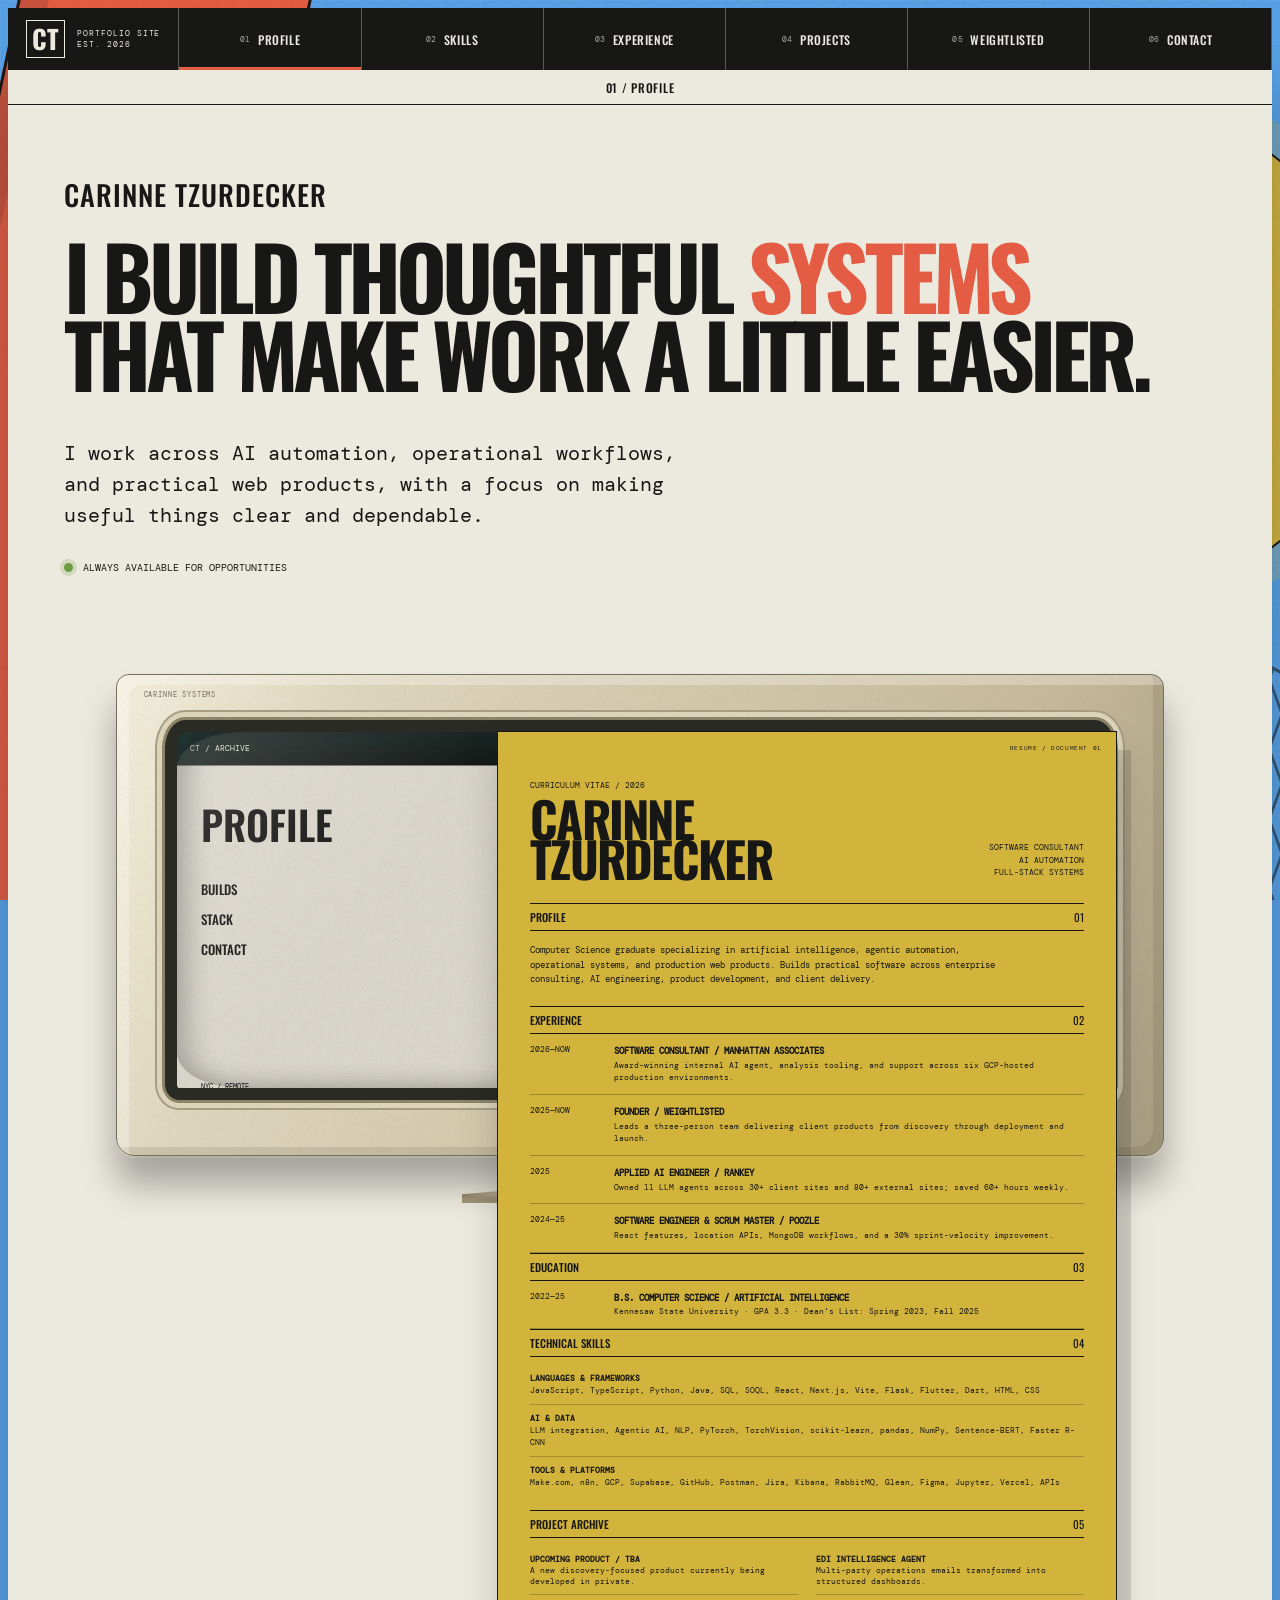
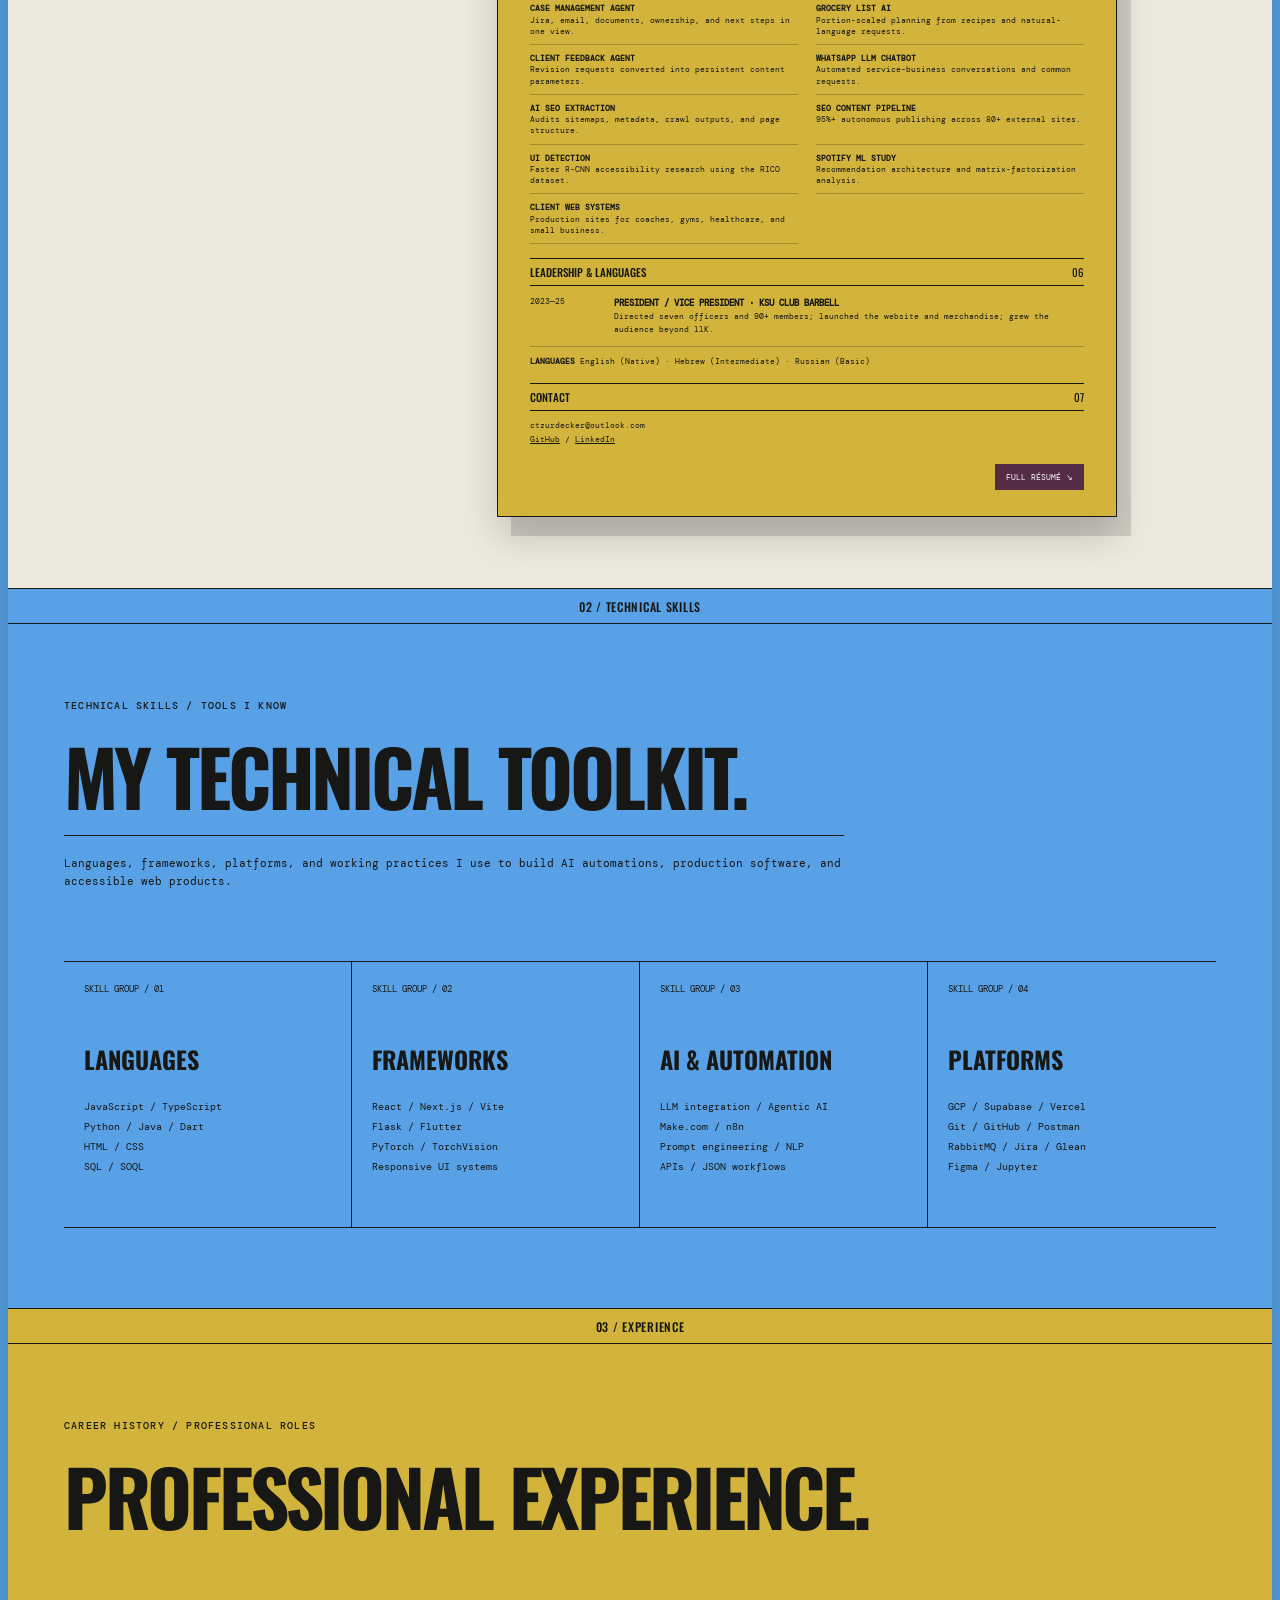
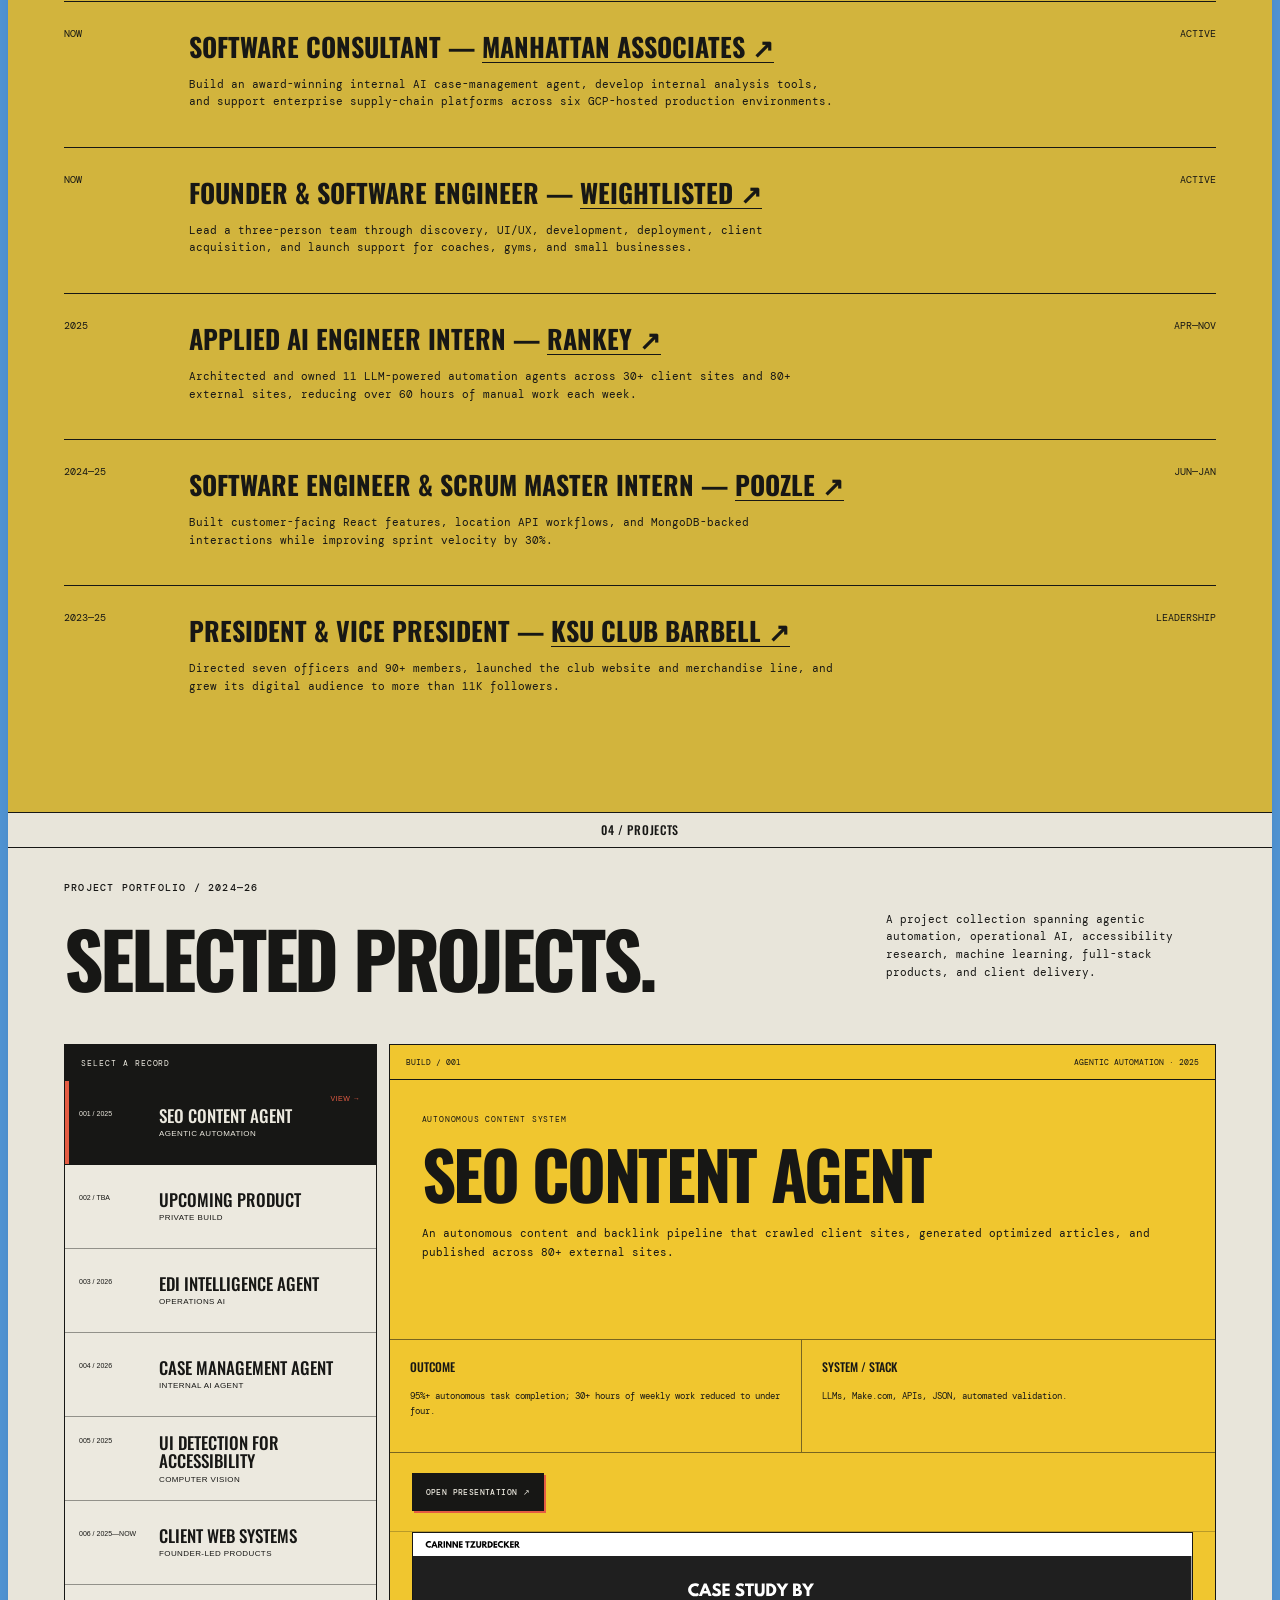
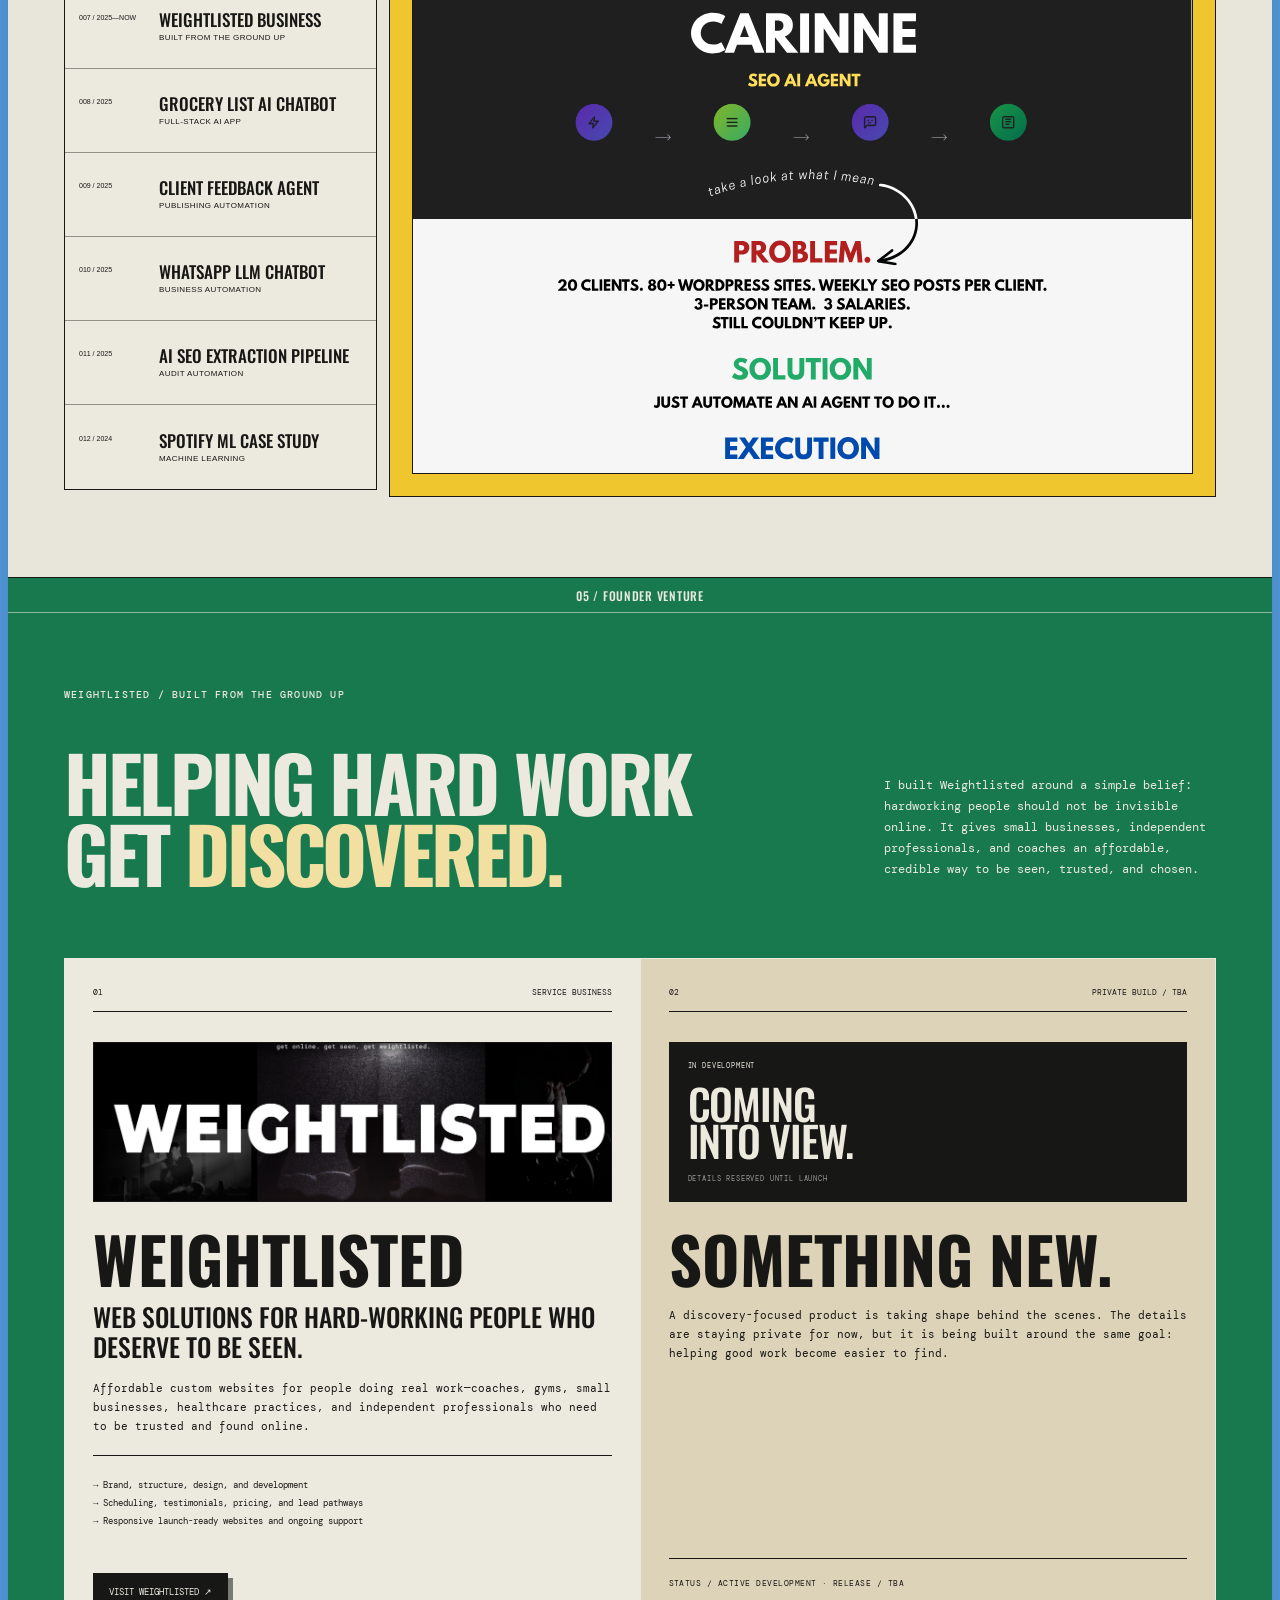
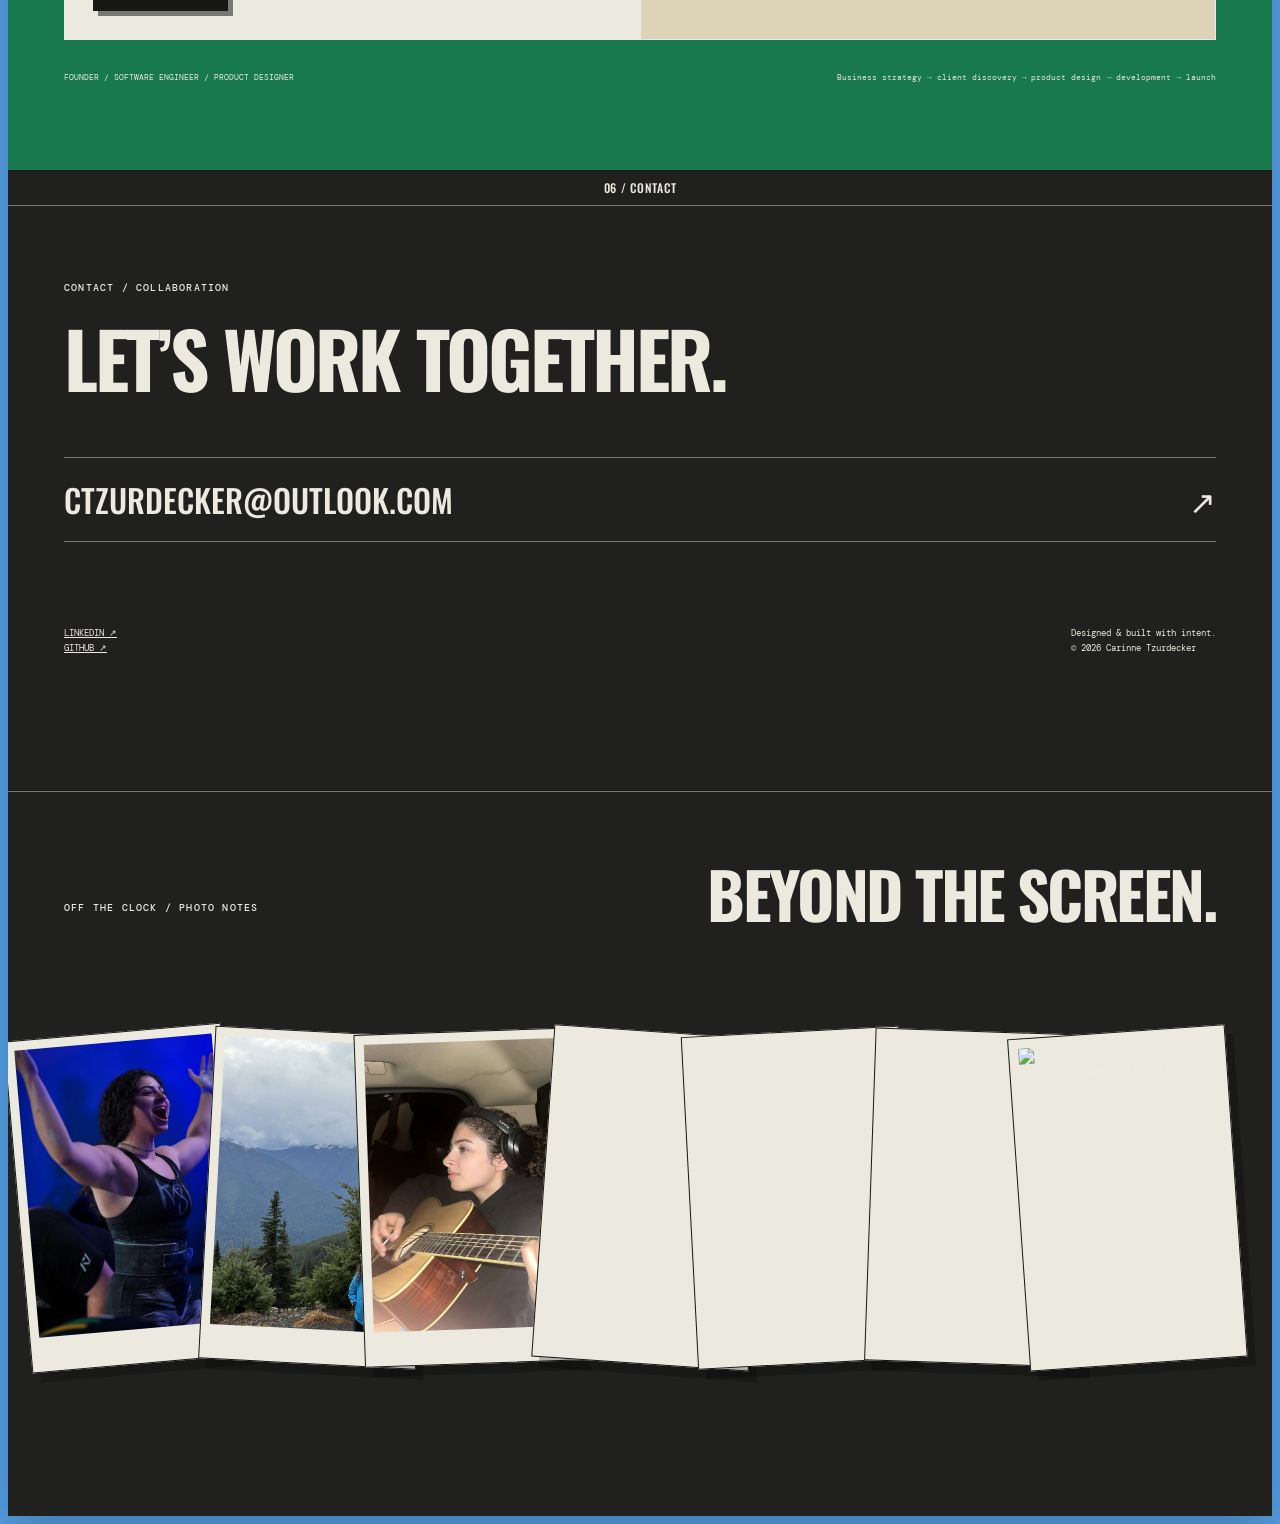
==== index.html @ 4fb1c5a7 "Add files via upload" ====
<!doctype html>
<html lang="en">
<head>
  <meta charset="UTF-8">
  <meta name="viewport" content="width=device-width, initial-scale=1.0">
  <meta name="description" content="Carinne Tzurdecker builds thoughtful AI automations, operational workflows, and practical web products.">
  <meta name="theme-color" content="#58a1e6">
  <title>CT — Portfolio Site</title>
  <link rel="preconnect" href="https://fonts.googleapis.com">
  <link rel="preconnect" href="https://fonts.gstatic.com" crossorigin>
  <link href="https://fonts.googleapis.com/css2?family=DM+Mono:wght@300;400;500&family=Oswald:wght@400;500;600;700&display=swap" rel="stylesheet">
  <link rel="stylesheet" href="styles.css?v=20260630-33">
</head>
<body>
  <div class="world" aria-hidden="true">
    <div class="sun"></div>
    <div class="arch arch-one"></div>
    <div class="arch arch-two"></div>
    <div class="grid-dome"></div>
    <span class="star star-one">✦</span>
    <span class="star star-two">✦</span>
    <p class="world-label">SYSTEMS / INTERFACES / AUTOMATION</p>
  </div>

  <header class="site-header">
    <a class="brand" href="#profile" aria-label="Carinne Tzurdecker home">
      <span>CT</span>
      <small>PORTFOLIO SITE<br>EST. 2026</small>
    </a>
    <button class="menu-toggle" aria-expanded="false" aria-controls="site-nav">INDEX <span>+</span></button>
    <nav id="site-nav" aria-label="Primary navigation">
      <a href="#profile" data-index="01">Profile</a>
      <a href="#stack" data-index="02">Skills</a>
      <a href="#log" data-index="03">Experience</a>
      <a href="#builds" data-index="04">Projects</a>
      <a href="#venture" data-index="05">Weightlisted</a>
      <a href="#contact" data-index="06">Contact</a>
    </nav>
  </header>

  <main>
    <section class="hero dossier-section" id="profile">
      <div class="section-tab tab-yellow">01 / Profile</div>
      <div class="hero-copy">
        <p class="eyebrow hero-name">CARINNE TZURDECKER</p>
        <h1>I build thoughtful <em>systems</em> that make work a little easier.</h1>
        <p class="intro">I work across AI automation, operational workflows, and practical web products, with a focus on making useful things clear and dependable.</p>
        <div class="status-line">
          <span class="pulse"></span>
          Always available for opportunities
        </div>
      </div>
      <div class="computer-stage" role="group" aria-label="Résumé emerging from a retro computer screen">
        <div class="laptop">
          <div class="camera"></div>
          <div class="screen">
            <div class="screen-bar"><span>CT / ARCHIVE</span><span>PORTFOLIO.EXE</span><span>●</span></div>
            <div class="screen-body">
              <div class="screen-menu">
                <p>PROFILE</p>
                <a href="#builds">BUILDS</a>
                <a href="#stack">STACK</a>
                <a href="#contact">CONTACT</a>
                <small>NYC / REMOTE<br>STATUS: ONLINE</small>
              </div>
              <div class="screen-note">
                <span>ARCHIVE NOTE / 001</span>
                <p>I build interfaces and automations that make complex work feel legible.</p>
                <div class="code-lines"><i></i><i></i><i></i><i></i><i></i></div>
              </div>
            </div>
          </div>
          <div class="crt-controls"><i></i><i></i><span>POWER</span></div>
          <div class="crt-stand"><span></span></div>
        </div>
        <article class="resume-sheet">
          <header>
            <div><span>CURRICULUM VITAE / 2026</span><h2>Carinne<br>Tzurdecker</h2></div>
            <p>SOFTWARE CONSULTANT<br>AI AUTOMATION<br>FULL-STACK SYSTEMS</p>
          </header>
          <div class="resume-rule"><span>PROFILE</span><b>01</b></div>
          <p class="resume-summary">Computer Science graduate specializing in artificial intelligence, agentic automation, operational systems, and production web products. Builds practical software across enterprise consulting, AI engineering, product development, and client delivery.</p>
          <div class="resume-rule"><span>EXPERIENCE</span><b>02</b></div>
          <div class="resume-row"><time>2026—NOW</time><p><strong>SOFTWARE CONSULTANT / MANHATTAN ASSOCIATES</strong><br>Award-winning internal AI agent, analysis tooling, and support across six GCP-hosted production environments.</p></div>
          <div class="resume-row"><time>2025—NOW</time><p><strong>FOUNDER / WEIGHTLISTED</strong><br>Leads a three-person team delivering client products from discovery through deployment and launch.</p></div>
          <div class="resume-row"><time>2025</time><p><strong>APPLIED AI ENGINEER / RANKEY</strong><br>Owned 11 LLM agents across 30+ client sites and 80+ external sites; saved 60+ hours weekly.</p></div>
          <div class="resume-row"><time>2024—25</time><p><strong>SOFTWARE ENGINEER & SCRUM MASTER / POOZLE</strong><br>React features, location APIs, MongoDB workflows, and a 30% sprint-velocity improvement.</p></div>
          <div class="resume-rule"><span>EDUCATION</span><b>03</b></div>
          <div class="resume-row"><time>2022—25</time><p><strong>B.S. COMPUTER SCIENCE / ARTIFICIAL INTELLIGENCE</strong><br>Kennesaw State University · GPA 3.3 · Dean’s List: Spring 2023, Fall 2025</p></div>
          <div class="resume-rule"><span>TECHNICAL SKILLS</span><b>04</b></div>
          <div class="resume-skill-groups">
            <p><strong>LANGUAGES & FRAMEWORKS</strong><br>JavaScript, TypeScript, Python, Java, SQL, SOQL, React, Next.js, Vite, Flask, Flutter, Dart, HTML, CSS</p>
            <p><strong>AI & DATA</strong><br>LLM integration, Agentic AI, NLP, PyTorch, TorchVision, scikit-learn, pandas, NumPy, Sentence-BERT, Faster R-CNN</p>
            <p><strong>TOOLS & PLATFORMS</strong><br>Make.com, n8n, GCP, Supabase, GitHub, Postman, Jira, Kibana, RabbitMQ, Glean, Figma, Jupyter, Vercel, APIs</p>
          </div>
          <div class="resume-rule"><span>PROJECT ARCHIVE</span><b>05</b></div>
          <div class="resume-project-grid">
            <p><strong>UPCOMING PRODUCT / TBA</strong><br>A new discovery-focused product currently being developed in private.</p>
            <p><strong>EDI INTELLIGENCE AGENT</strong><br>Multi-party operations emails transformed into structured dashboards.</p>
            <p><strong>CASE MANAGEMENT AGENT</strong><br>Jira, email, documents, ownership, and next steps in one view.</p>
            <p><strong>GROCERY LIST AI</strong><br>Portion-scaled planning from recipes and natural-language requests.</p>
            <p><strong>CLIENT FEEDBACK AGENT</strong><br>Revision requests converted into persistent content parameters.</p>
            <p><strong>WHATSAPP LLM CHATBOT</strong><br>Automated service-business conversations and common requests.</p>
            <p><strong>AI SEO EXTRACTION</strong><br>Audits sitemaps, metadata, crawl outputs, and page structure.</p>
            <p><strong>SEO CONTENT PIPELINE</strong><br>95%+ autonomous publishing across 80+ external sites.</p>
            <p><strong>UI DETECTION</strong><br>Faster R-CNN accessibility research using the RICO dataset.</p>
            <p><strong>SPOTIFY ML STUDY</strong><br>Recommendation architecture and matrix-factorization analysis.</p>
            <p><strong>CLIENT WEB SYSTEMS</strong><br>Production sites for coaches, gyms, healthcare, and small business.</p>
          </div>
          <div class="resume-rule"><span>LEADERSHIP & LANGUAGES</span><b>06</b></div>
          <div class="resume-row"><time>2023—25</time><p><strong>PRESIDENT / VICE PRESIDENT · KSU CLUB BARBELL</strong><br>Directed seven officers and 90+ members; launched the website and merchandise; grew the audience beyond 11K.</p></div>
          <p class="resume-languages"><strong>LANGUAGES</strong> English (Native) · Hebrew (Intermediate) · Russian (Basic)</p>
          <div class="resume-rule"><span>CONTACT</span><b>07</b></div>
          <p class="resume-contact">ctzurdecker@outlook.com<br><a href="https://github.com/carinnetzur" target="_blank" rel="noopener noreferrer">GitHub</a> / <a href="https://www.linkedin.com/in/carinnetzurdecker" target="_blank" rel="noopener noreferrer">LinkedIn</a></p>
          <a class="resume-download" href="assets/Carinne-Tzurdecker-Resume.pdf" target="_blank" rel="noopener noreferrer">FULL RÉSUMÉ ↘</a>
        </article>
      </div>
    </section>

    <section class="dossier-section stack-section" id="stack">
      <div class="section-tab tab-blue">02 / Technical Skills</div>
      <header class="section-heading stack-heading">
        <div>
          <p class="eyebrow">TECHNICAL SKILLS / TOOLS I KNOW</p>
          <h2>My technical toolkit.</h2>
        </div>
        <p class="stack-intro">Languages, frameworks, platforms, and working practices I use to build AI automations, production software, and accessible web products.</p>
      </header>
      <div class="stack-grid">
        <div><span>SKILL GROUP / 01</span><h3>Languages</h3><p>JavaScript / TypeScript<br>Python / Java / Dart<br>HTML / CSS<br>SQL / SOQL</p></div>
        <div><span>SKILL GROUP / 02</span><h3>Frameworks</h3><p>React / Next.js / Vite<br>Flask / Flutter<br>PyTorch / TorchVision<br>Responsive UI systems</p></div>
        <div><span>SKILL GROUP / 03</span><h3>AI & Automation</h3><p>LLM integration / Agentic AI<br>Make.com / n8n<br>Prompt engineering / NLP<br>APIs / JSON workflows</p></div>
        <div><span>SKILL GROUP / 04</span><h3>Platforms</h3><p>GCP / Supabase / Vercel<br>Git / GitHub / Postman<br>RabbitMQ / Jira / Glean<br>Figma / Jupyter</p></div>
      </div>
    </section>

    <section class="dossier-section log-section" id="log">
      <div class="section-tab tab-pink">03 / Experience</div>
      <header class="section-heading">
        <p class="eyebrow">CAREER HISTORY / PROFESSIONAL ROLES</p>
        <h2>Professional experience.</h2>
      </header>
      <div class="log-list">
        <article>
          <time>NOW</time>
          <div><h3>Software Consultant — <a href="https://www.manh.com/" target="_blank" rel="noopener noreferrer">Manhattan Associates ↗</a></h3><p>Build an award-winning internal AI case-management agent, develop internal analysis tools, and support enterprise supply-chain platforms across six GCP-hosted production environments.</p></div>
          <span>ACTIVE</span>
        </article>
        <article>
          <time>NOW</time>
          <div><h3>Founder & Software Engineer — <a href="https://weightlisted.vercel.app/" target="_blank" rel="noopener noreferrer">Weightlisted ↗</a></h3><p>Lead a three-person team through discovery, UI/UX, development, deployment, client acquisition, and launch support for coaches, gyms, and small businesses.</p></div>
          <span>ACTIVE</span>
        </article>
        <article>
          <time>2025</time>
          <div><h3>Applied AI Engineer Intern — <a href="https://rankey.co.il/" target="_blank" rel="noopener noreferrer">Rankey ↗</a></h3><p>Architected and owned 11 LLM-powered automation agents across 30+ client sites and 80+ external sites, reducing over 60 hours of manual work each week.</p></div>
          <span>APR—NOV</span>
        </article>
        <article>
          <time>2024—25</time>
          <div><h3>Software Engineer & Scrum Master Intern — <a href="https://www.poozle.io/" target="_blank" rel="noopener noreferrer">Poozle ↗</a></h3><p>Built customer-facing React features, location API workflows, and MongoDB-backed interactions while improving sprint velocity by 30%.</p></div>
          <span>JUN—JAN</span>
        </article>
        <article>
          <time>2023—25</time>
          <div><h3>President & Vice President — <a href="http://kennesawclubbarbell.godaddysites.com/" target="_blank" rel="noopener noreferrer">KSU Club Barbell ↗</a></h3><p>Directed seven officers and 90+ members, launched the club website and merchandise line, and grew its digital audience to more than 11K followers.</p></div>
          <span>LEADERSHIP</span>
        </article>
      </div>
    </section>

    <section class="dossier-section builds-section" id="builds">
      <div class="section-tab tab-red">04 / Projects</div>
      <header class="section-heading split">
        <div><p class="eyebrow">PROJECT PORTFOLIO / 2024—26</p><h2>Selected projects.</h2></div>
        <p>A project collection spanning agentic automation, operational AI, accessibility research, machine learning, full-stack products, and client delivery.</p>
      </header>
      <div class="project-browser">
        <div class="project-index" role="tablist" aria-label="Project archive">
          <p class="project-index-label">SELECT A RECORD</p>
          <button class="project-index-item is-active" type="button" role="tab" aria-selected="true" data-project="seo">
            <span>001 / 2025</span><strong>SEO Content Agent</strong><small>Agentic automation</small>
          </button>
          <button class="project-index-item" type="button" role="tab" aria-selected="false" data-project="map">
            <span>002 / TBA</span><strong>Upcoming Product</strong><small>Private build</small>
          </button>
          <button class="project-index-item" type="button" role="tab" aria-selected="false" data-project="edi">
            <span>003 / 2026</span><strong>EDI Intelligence Agent</strong><small>Operations AI</small>
          </button>
          <button class="project-index-item" type="button" role="tab" aria-selected="false" data-project="case">
            <span>004 / 2026</span><strong>Case Management Agent</strong><small>Internal AI agent</small>
          </button>
          <button class="project-index-item" type="button" role="tab" aria-selected="false" data-project="vision">
            <span>005 / 2025</span><strong>UI Detection for Accessibility</strong><small>Computer vision</small>
          </button>
          <button class="project-index-item" type="button" role="tab" aria-selected="false" data-project="clients">
            <span>006 / 2025—NOW</span><strong>Client Web Systems</strong><small>Founder-led products</small>
          </button>
          <button class="project-index-item" type="button" role="tab" aria-selected="false" data-project="weightlisted">
            <span>007 / 2025—NOW</span><strong>Weightlisted Business</strong><small>Built from the ground up</small>
          </button>
          <button class="project-index-item" type="button" role="tab" aria-selected="false" data-project="grocery">
            <span>008 / 2025</span><strong>Grocery List AI Chatbot</strong><small>Full-stack AI app</small>
          </button>
          <button class="project-index-item" type="button" role="tab" aria-selected="false" data-project="feedback">
            <span>009 / 2025</span><strong>Client Feedback Agent</strong><small>Publishing automation</small>
          </button>
          <button class="project-index-item" type="button" role="tab" aria-selected="false" data-project="whatsapp">
            <span>010 / 2025</span><strong>WhatsApp LLM Chatbot</strong><small>Business automation</small>
          </button>
          <button class="project-index-item" type="button" role="tab" aria-selected="false" data-project="audit">
            <span>011 / 2025</span><strong>AI SEO Extraction Pipeline</strong><small>Audit automation</small>
          </button>
          <button class="project-index-item" type="button" role="tab" aria-selected="false" data-project="spotify">
            <span>012 / 2024</span><strong>Spotify ML Case Study</strong><small>Machine learning</small>
          </button>
        </div>

        <article class="project-viewer theme-seo" id="project-viewer" role="tabpanel" aria-live="polite" tabindex="0">
          <div class="project-viewer-topline">
            <span id="viewer-number">BUILD / 001</span>
            <span id="viewer-type">AGENTIC AUTOMATION · 2025</span>
          </div>
          <div class="project-viewer-hero">
            <p id="viewer-kicker">AUTONOMOUS CONTENT SYSTEM</p>
            <h3 id="viewer-title">SEO Content Agent</h3>
            <p id="viewer-description">An autonomous content and backlink pipeline that crawled client sites, generated optimized articles, and published across 80+ external sites.</p>
          </div>
          <div class="project-viewer-facts">
            <div><span>OUTCOME</span><p id="viewer-outcome">95%+ autonomous task completion; 30+ hours of weekly work reduced to under four.</p></div>
            <div><span>SYSTEM / STACK</span><p id="viewer-stack">LLMs, Make.com, APIs, JSON, automated validation.</p></div>
          </div>
          <div class="project-viewer-actions" id="viewer-actions">
            <a href="assets/seo-agent-presentation.svg" target="_blank" rel="noopener noreferrer">OPEN PRESENTATION ↗</a>
          </div>
          <div class="project-viewer-media" id="viewer-media" hidden></div>
          <div class="project-presentation" id="project-presentation">
            <iframe src="assets/seo-agent-viewer.html" title="SEO Content Agent presentation" loading="lazy" scrolling="yes"></iframe>
          </div>
          <div class="project-viewer-mark" aria-hidden="true"><span id="viewer-mark">SEO</span></div>
        </article>
      </div>
    </section>

    <section class="dossier-section venture-section" id="venture">
      <div class="section-tab venture-tab">05 / Founder Venture</div>
      <header class="venture-heading">
        <p class="eyebrow">WEIGHTLISTED / BUILT FROM THE GROUND UP</p>
        <h2>Helping hard work<br>get <em>discovered.</em></h2>
        <p class="venture-intro">I built Weightlisted around a simple belief: hardworking people should not be invisible online. It gives small businesses, independent professionals, and coaches an affordable, credible way to be seen, trusted, and chosen.</p>
      </header>

      <div class="venture-grid">
        <article class="venture-card venture-services">
          <div class="venture-card-index"><span>01</span><span>SERVICE BUSINESS</span></div>
          <div class="venture-site-preview">
            <img src="assets/weightlisted-site-preview.png" alt="Weightlisted website homepage">
          </div>
          <h3>Weightlisted</h3>
          <p class="venture-tagline">Web solutions for hard-working people who deserve to be seen.</p>
          <p>Affordable custom websites for people doing real work—coaches, gyms, small businesses, healthcare practices, and independent professionals who need to be trusted and found online.</p>
          <ul>
            <li>Brand, structure, design, and development</li>
            <li>Scheduling, testimonials, pricing, and lead pathways</li>
            <li>Responsive launch-ready websites and ongoing support</li>
          </ul>
          <a href="https://weightlisted.vercel.app/" target="_blank" rel="noopener noreferrer">VISIT WEIGHTLISTED ↗</a>
        </article>

        <article class="venture-card venture-map venture-tba">
          <div class="venture-card-index"><span>02</span><span>PRIVATE BUILD / TBA</span></div>
          <div class="venture-tba-preview" aria-hidden="true">
            <span>IN DEVELOPMENT</span>
            <strong>COMING<br>INTO VIEW.</strong>
            <small>DETAILS RESERVED UNTIL LAUNCH</small>
          </div>
          <h3>Something new.</h3>
          <p>A discovery-focused product is taking shape behind the scenes. The details are staying private for now, but it is being built around the same goal: helping good work become easier to find.</p>
          <p class="venture-tba-status">STATUS / ACTIVE DEVELOPMENT · RELEASE / TBA</p>
        </article>
      </div>

      <footer class="venture-footer">
        <p>FOUNDER / SOFTWARE ENGINEER / PRODUCT DESIGNER</p>
        <p>Business strategy → client discovery → product design → development → launch</p>
      </footer>
    </section>

    <section class="dossier-section contact-section" id="contact">
      <div class="section-tab tab-lime">06 / Contact</div>
      <p class="eyebrow">CONTACT / COLLABORATION</p>
      <h2>Let’s work together.</h2>
      <a class="contact-link" href="mailto:ctzurdecker@outlook.com">ctzurdecker@outlook.com <span>↗</span></a>
      <div class="contact-footer">
        <p><a href="https://www.linkedin.com/in/carinnetzurdecker" target="_blank" rel="noopener noreferrer">LINKEDIN ↗</a><br><a href="https://github.com/carinnetzur" target="_blank" rel="noopener noreferrer">GITHUB ↗</a></p>
        <p>Designed & built with intent.<br>© <span id="year"></span> Carinne Tzurdecker</p>
      </div>
    </section>

    <aside class="photo-notes" aria-labelledby="photo-notes-title">
      <header class="photo-notes-heading">
        <p class="eyebrow">OFF THE CLOCK / PHOTO NOTES</p>
        <h2 id="photo-notes-title">Beyond the screen.</h2>
      </header>
      <div class="photo-collage" aria-label="A collage of moments from lifting, travel, music, and time outdoors">
        <figure class="photo-card" tabindex="0">
          <img src="assets/personal-lifting-celebration.png" alt="Carinne celebrating after a weightlifting attempt" loading="lazy" decoding="async">
        </figure>
        <figure class="photo-card" tabindex="0">
          <img src="assets/personal-mountain-view.png" alt="Carinne standing before a mountain landscape" loading="lazy" decoding="async">
        </figure>
        <figure class="photo-card" tabindex="0">
          <img src="assets/personal-guitar.png" alt="Carinne playing an acoustic guitar" loading="lazy" decoding="async">
        </figure>
        <figure class="photo-card" tabindex="0">
          <img src="assets/personal-snow-day.png" alt="Carinne smiling during a snowy day outdoors" loading="lazy" decoding="async">
        </figure>
        <figure class="photo-card" tabindex="0">
          <img src="assets/personal-snowboarding-friends.png" alt="Carinne snowboarding with friends" loading="lazy" decoding="async">
        </figure>
        <figure class="photo-card" tabindex="0">
          <img src="assets/personal-lifting-training.png" alt="Carinne training with a barbell" loading="lazy" decoding="async">
        </figure>
        <figure class="photo-card" tabindex="0">
          <img src="assets/personal-central-park.png" alt="Carinne sitting on a rock in Central Park" loading="lazy" decoding="async">
        </figure>
      </div>
    </aside>
  </main>

  <script src="script.js?v=20260630-18"></script>
</body>
</html>
---- styles.css ----
:root {
  --ink: #171715;
  --paper: #ece9df;
  --yellow: #d2b43d;
  --pink: #ece9df;
  --red: #e45c43;
  --blue: #58a1e6;
  --lime: #d2b43d;
  --line: rgba(23, 23, 21, .38);
}

* { box-sizing: border-box; }
html { scroll-behavior: smooth; }
body { margin: 0; color: var(--ink); background: var(--blue); font-family: "DM Mono", monospace; font-size: 14px; }
a { color: inherit; }
:focus-visible { outline: 3px solid var(--red); outline-offset: 3px; }
@media (prefers-reduced-motion: reduce) {
  html { scroll-behavior: auto; }
  *, *::before, *::after { scroll-behavior: auto !important; transition-duration: .01ms !important; animation-duration: .01ms !important; animation-iteration-count: 1 !important; }
}

.world { position: fixed; inset: 0; overflow: hidden; background: var(--blue); z-index: -2; }
.world::before { content: ""; position: absolute; inset: 0; opacity: .28; background-image: linear-gradient(rgba(255,255,255,.14) 1px, transparent 1px), linear-gradient(90deg, rgba(255,255,255,.14) 1px, transparent 1px); background-size: 40px 40px; }
.world::after { content: ""; position: absolute; inset: 0; pointer-events: none; opacity: .26; background-image: url("data:image/svg+xml,%3Csvg viewBox='0 0 180 180' xmlns='http://www.w3.org/2000/svg'%3E%3Cfilter id='n'%3E%3CfeTurbulence type='fractalNoise' baseFrequency='.9' numOctaves='3' stitchTiles='stitch'/%3E%3C/filter%3E%3Crect width='100%25' height='100%25' filter='url(%23n)' opacity='.35'/%3E%3C/svg%3E"); mix-blend-mode: multiply; }
.sun { position: absolute; width: 38vw; aspect-ratio: 1; border-radius: 50%; background: var(--yellow); right: -7vw; top: 12vh; box-shadow: 0 0 0 2px var(--ink), 0 0 0 30px rgba(210,180,61,.22); }
.arch { position: absolute; background: var(--red); border: 3px solid var(--ink); box-shadow: inset 28px 0 rgba(71,41,34,.18); transform: skewX(-12deg); }
.arch-one { width: 23vw; height: 115vh; left: -6vw; top: -8vh; }
.arch-two { width: 11vw; height: 75vh; left: 14vw; bottom: -22vh; }
.grid-dome { position: absolute; width: 62vw; height: 38vw; right: -10vw; bottom: -15vw; border: 3px solid var(--ink); border-radius: 50% 50% 0 0; background-image: linear-gradient(70deg, transparent 48%, var(--ink) 49%, var(--ink) 51%, transparent 52%), linear-gradient(-70deg, transparent 48%, var(--ink) 49%, var(--ink) 51%, transparent 52%); background-size: 70px 70px; opacity: .55; }
.star { position: absolute; font-size: 5rem; color: #f5e7b4; text-shadow: 2px 2px var(--ink); }
.star-one { left: 5vw; bottom: 8vh; }.star-two { right: 7vw; top: 8vh; font-size: 2rem; }
.world-label { position: absolute; margin: 0; right: 2rem; bottom: 2rem; writing-mode: vertical-rl; font-size: 10px; font-weight: 500; letter-spacing: .18em; }

.site-header { width: calc(100% - 16px); height: 62px; margin: 8px auto 0; background: var(--ink); color: var(--paper); display: flex; align-items: stretch; position: relative; z-index: 20; }
.brand { display: flex; align-items: center; gap: 12px; padding: 0 18px; text-decoration: none; border-right: 1px solid #5b5a55; }
.brand > span { font: 700 26px/1 "Oswald"; border: 1px solid var(--paper); padding: 5px; }
.brand small { font-size: 8px; line-height: 1.35; letter-spacing: .12em; }
nav { display: grid; grid-template-columns: repeat(6, 1fr); flex: 1; }
nav a { display: flex; align-items: center; justify-content: center; text-decoration: none; text-transform: uppercase; font: 500 12px "Oswald"; letter-spacing: .05em; border-right: 1px solid #5b5a55; transition: .2s; }
nav a::before { content: attr(data-index); font: 8px "DM Mono"; margin-right: 7px; color: #aaa89f; }
nav a:hover { background: var(--paper); color: var(--ink); }
nav a[aria-current="page"] { box-shadow: inset 0 -3px var(--red); }
.menu-toggle { display: none; }

main { width: calc(100% - 16px); margin: 0 auto 8px; box-shadow: 0 20px 45px rgba(14,33,45,.28); }
.dossier-section { position: relative; background: var(--paper); padding: 110px 56px 80px; border-bottom: 1px solid var(--ink); scroll-margin-top: 0; }
.section-tab { position: absolute; inset: 0 0 auto; height: 35px; display: flex; align-items: center; justify-content: center; text-transform: uppercase; font: 500 12px "Oswald"; letter-spacing: .06em; border-bottom: 1px solid var(--ink); }
.tab-yellow { background:var(--paper); }
.tab-pink { background:var(--yellow); }
.tab-red { background:#e8e5da; }
.tab-blue { background:var(--blue); }
.tab-lime { color:var(--paper); background:#20201e; border-color:#77766f; }
.eyebrow { margin: 0 0 28px; font-size: 10px; letter-spacing: .12em; font-weight: 500; }
.hero-name { font: 500 clamp(20px, 2.2vw, 34px)/1 "Oswald", sans-serif; letter-spacing: .035em; }
h1, h2, h3 { font-family: "Oswald", sans-serif; text-transform: uppercase; margin: 0; }
h1 { max-width: 780px; font-size: clamp(70px, 10vw, 142px); line-height: .83; letter-spacing: -.055em; }
h1 em { color: var(--red); font-style: normal; }
.hero { min-height: 1450px; display: block; overflow: visible; z-index: 3; }
.hero-copy { position: relative; z-index: 4; max-width: none; width: 100%; }
.hero h1 { width: 100%; max-width: none; font-size: clamp(62px, 6.8vw, 124px); line-height: .9; text-wrap: balance; }
.intro { font-size: clamp(15px, 2vw, 20px); line-height: 1.55; max-width: 640px; margin: 45px 0 30px; }
.status-line { display: flex; align-items: center; gap: 10px; font-size: 10px; text-transform: uppercase; }
.pulse { width: 9px; height: 9px; border-radius: 50%; background: #6d9a42; box-shadow: 0 0 0 4px rgba(109,154,66,.2); }
.computer-stage { position: relative; height: 610px; margin: 70px -20px 0; }
.laptop { position: absolute; width: 88%; left: 6%; top: 30px; z-index: 2; padding: 45px 48px 55px; border: 1px solid #756e5d; border-radius: 13px 13px 18px 18px; background: linear-gradient(112deg,#f3eedc 0%,#ded6bd 20%,#c6b99a 77%,#a89e83 100%); box-shadow: inset 12px 10px 0 rgba(255,255,255,.28), inset -10px -8px 0 rgba(69,61,45,.13), 0 29px 35px rgba(0,0,0,.3), 0 2px 0 #fff9e7; }
.laptop::before { content: "CARINNE SYSTEMS"; position: absolute; top: 15px; left: 27px; color: #756e5c; font: 7px "DM Mono"; letter-spacing: .12em; }
.laptop::after { content: ""; position: absolute; inset: 0; pointer-events: none; border-radius: inherit; opacity: .18; mix-blend-mode: multiply; background-image: url("data:image/svg+xml,%3Csvg viewBox='0 0 180 180' xmlns='http://www.w3.org/2000/svg'%3E%3Cfilter id='n'%3E%3CfeTurbulence baseFrequency='.75' numOctaves='3'/%3E%3C/filter%3E%3Crect width='100%25' height='100%25' filter='url(%23n)' opacity='.32'/%3E%3C/svg%3E"); }
.screen { position: relative; height: 380px; background: #141513; border: 12px solid #292b24; border-radius: 20px 20px 14px 14px / 28px 28px 16px 16px; overflow: hidden; color: var(--paper); box-shadow: inset 0 0 55px rgba(94,186,173,.31), inset 0 -18px 35px rgba(0,0,0,.22), 0 0 0 3px #8d846b, 0 0 0 8px #ded6bb, 0 0 0 10px #a89e84; }
.screen::after { content: ""; position: absolute; inset: 0; pointer-events: none; border-radius: 7% / 10%; background: linear-gradient(128deg,rgba(255,255,255,.18),transparent 27%,transparent 73%,rgba(255,255,255,.04)); box-shadow: inset 13px 0 25px rgba(0,0,0,.2), inset -13px 0 25px rgba(0,0,0,.14); }
.camera { display: none; }
.screen-bar { height: 34px; display: grid; grid-template-columns: 1fr 1fr 40px; align-items: center; border-bottom: 1px solid #777; font-size: 8px; }
.screen-bar span { padding: 0 13px; }.screen-bar span:nth-child(2) { text-align: center; color: var(--lime); }.screen-bar span:last-child { color: var(--red); }
.screen-body { height: calc(100% - 34px); display: grid; grid-template-columns: 35% 65%; }
.screen-menu { position: relative; padding: 28px 24px; background: #d9d6cb; color: var(--ink); border-right: 1px solid var(--ink); }
.screen-menu p { font: 600 40px "Oswald"; margin: 0 0 25px; }.screen-menu a { display: block; margin: 10px 0; font: 500 13px "Oswald"; text-decoration: none; }
.screen-menu small { position: absolute; bottom: 22px; font-size: 7px; line-height: 1.6; }
.screen-note { padding: 32px 28px; background: var(--yellow); color: var(--ink); }
.screen-note > span { font-size: 8px; }.screen-note > p { font: 500 32px/1.15 "Oswald"; text-transform: uppercase; max-width: 350px; margin: 30px 0; }
.code-lines i { display: block; height: 5px; background: var(--ink); margin: 9px 0; opacity: .55; }.code-lines i:nth-child(2) { width: 86%; }.code-lines i:nth-child(3) { width: 94%; }.code-lines i:nth-child(4) { width: 68%; }.code-lines i:nth-child(5) { width: 48%; }
.crt-controls { position: absolute; height: 25px; bottom: 18px; right: 47px; display: flex; align-items: center; gap: 8px; color: #77705e; font-size: 6px; }
.crt-controls i { width: 8px; height: 8px; border-radius: 50%; background: #9ab446; border: 1px solid #77705e; }.crt-controls i:nth-child(2) { width: 17px; border-radius: 2px; background: #d2cab1; }
.crt-stand { position: absolute; display: block; width: 34%; height: 48px; left: 33%; bottom: -48px; z-index: -1; background: linear-gradient(90deg,#887d65,#ded5b8 24%,#c4b696 74%,#786e59); clip-path: polygon(27% 0,73% 0,84% 72%,100% 82%,100% 100%,0 100%,0 82%,16% 72%); }
.crt-stand::after { content: ""; position: absolute; width: 130%; height: 13px; left: -15%; bottom: -5px; border-radius: 50%; background: #998c70; box-shadow: 0 6px 8px rgba(0,0,0,.25); }
.resume-sheet { position: absolute; z-index: 6; width: 52%; height: fit-content; min-height: 0; left: 38%; top: 87px; padding: 30px 32px 26px; color: var(--ink); background: var(--yellow); border: 1px solid var(--ink); box-shadow: 14px 19px 0 rgba(23,23,21,.14), 0 20px 35px rgba(0,0,0,.17); transform: none; }
.resume-sheet::before { content: "RESUME / DOCUMENT 01"; position: absolute; top: 12px; right: 14px; font-size: 6px; letter-spacing: .1em; }
.resume-sheet header { display: flex; align-items: flex-end; justify-content: space-between; gap: 15px; margin: 12px 0 24px; }
.resume-sheet header span { font-size: 8px; }.resume-sheet header h2 { margin-top: 6px; font-size: 49px; line-height: .83; letter-spacing: -.035em; }
.resume-sheet header p { margin: 0; text-align: right; font-size: 8px; line-height: 1.6; }
.resume-rule { display: flex; justify-content: space-between; border-top: 1px solid var(--ink); border-bottom: 1px solid var(--ink); padding: 5px 0; font: 500 11px "Oswald"; }
.resume-rule b { font-weight: 400; }
.resume-summary { font-size: 9px; line-height: 1.6; margin: 12px 0 20px; max-width: 88%; }
.resume-row { display: grid; grid-template-columns: 72px 1fr; gap: 12px; padding: 10px 0; border-bottom: 1px solid rgba(23,23,21,.28); }
.resume-row time { font-size: 8px; }.resume-row p { margin: 0; font-size: 8px; line-height: 1.6; }.resume-row strong { font-size: 9px; }
.resume-skill-groups { display:grid; grid-template-columns:1fr; gap:0; padding:8px 0 14px; }
.resume-skill-groups p { margin:0; padding:7px 0; border-bottom:1px solid rgba(23,23,21,.25); font-size:8px; line-height:1.55; }
.resume-skill-groups p:last-child { border-bottom:0; }
.resume-project-grid { display:grid; grid-template-columns:1fr 1fr; gap:0 18px; padding:8px 0 14px; }
.resume-project-grid p { margin:0; padding:7px 0; border-bottom:1px solid rgba(23,23,21,.25); font-size:7.5px; line-height:1.5; }
.resume-project-grid strong,.resume-skill-groups strong { font-size:8px; }
.resume-languages { margin:8px 0 16px; font-size:8px; line-height:1.55; }
.resume-contact { font-size: 8px; line-height: 1.65; }
.resume-download { position: static; display:table; margin:18px 0 0 auto; padding:8px 11px; background:#542c46; color:white; font-size:8px; text-decoration:none; }
.section-heading { margin-bottom: 70px; }
.section-heading h2 { font-size:clamp(54px,6vw,92px); line-height:.92; letter-spacing:-.04em; }
.section-heading.split { display: flex; align-items: flex-end; justify-content: space-between; gap: 60px; }
.section-heading.split > p { max-width: 330px; line-height: 1.6; font-size: 11px; }
.log-section { background: var(--yellow); z-index: 1; padding-top: 110px; }
.log-list article { display: grid; grid-template-columns: 100px 1fr 90px; gap: 25px; border-top: 1px solid var(--ink); padding: 25px 0 36px; }
.log-list time, .log-list article > span { font-size: 10px; }
.log-list article > span { text-align: right; }
.log-list h3 { font-size: 26px; margin-bottom: 10px; }
.log-list h3 a { text-decoration-thickness: 1px; text-underline-offset: 4px; transition: opacity .2s ease; }
.log-list h3 a:hover { opacity: .58; }
.log-list p { margin: 0; max-width: 650px; line-height: 1.6; font-size: 11px; }

.builds-section { background:#e8e5da; padding-top:68px; }
.builds-section .section-heading { margin-bottom:52px; }
.builds-section .section-heading h2 { font-size:clamp(54px,6vw,92px); }
.project-browser { display:grid; grid-template-columns:minmax(260px,.68fr) minmax(0,1.8fr); gap:12px; align-items:start; }
.project-index { border:1px solid var(--ink); background:var(--paper); }
.project-index-label { margin:0; padding:13px 16px; color:var(--paper); background:var(--ink); font-size:8px; letter-spacing:.12em; }
.project-index-item { position:relative; width:100%; min-height:84px; display:grid; grid-template-columns:70px 1fr; grid-template-rows:auto auto; gap:4px 10px; align-content:center; padding:13px 14px; color:var(--ink); background:transparent; border:0; border-bottom:1px solid rgba(23,23,21,.42); text-align:left; cursor:pointer; transition:background .2s ease,color .2s ease; }
.project-index-item:last-child { border-bottom:0; }
.project-index-item > span { grid-row:1 / 3; align-self:start; padding-top:3px; font-size:7px; }
.project-index-item strong { font:500 17px/1.08 "Oswald"; text-transform:uppercase; }
.project-index-item small { font-size:8px; text-transform:uppercase; letter-spacing:.05em; }
.project-index-item::after { content:"VIEW →"; position:absolute; right:15px; top:14px; opacity:0; transform:translateX(-5px); font-size:7px; letter-spacing:.08em; transition:.22s ease; }
.project-index-item:hover { background:#d7d3c7; box-shadow:inset 4px 0 var(--red); }
.project-index-item:focus-visible { position:relative; z-index:1; outline-offset:-4px; }
.project-index-item:hover::after { opacity:1; transform:none; }
.project-index-item.is-active { color:var(--paper); background:var(--ink); }
.project-index-item.is-active::before { content:""; position:absolute; inset:0 auto 0 0; width:4px; background:var(--red); }
.project-index-item.is-active::after { opacity:1; transform:none; color:var(--red); }

.project-viewer { position:sticky; top:18px; min-height:640px; border:1px solid var(--ink); background:var(--yellow); overflow:hidden; transition:background .3s ease; }
.project-viewer.is-changing > * { opacity:.15; }
.project-viewer > * { transition:opacity .18s ease; }
.project-viewer-topline { display:flex; justify-content:space-between; padding:12px 16px; border-bottom:1px solid var(--ink); font-size:8px; }
.project-viewer-hero { position:relative; z-index:2; min-height:260px; padding:34px 32px 28px; border-bottom:1px solid rgba(23,23,21,.55); }
.project-viewer-hero > p:first-child { margin:0 0 20px; font-size:8px; letter-spacing:.1em; }
.project-viewer-hero h3 { max-width:880px; margin:0 0 20px; font-size:clamp(44px,5.2vw,80px); line-height:.9; letter-spacing:-.035em; }
.project-viewer-hero > p:last-child { max-width:760px; margin:0; font-size:11px; line-height:1.7; }
.project-viewer-media { position:relative; z-index:3; border-bottom:1px solid var(--ink); }
.project-viewer-media[hidden] { display:none; }
.edi-pipeline { display:grid; grid-template-columns:repeat(4,minmax(0,1fr)); min-height:220px; border-top:1px solid var(--ink); border-bottom:1px solid var(--ink); background:#bcae72; overflow:hidden; }
.edi-pipeline span { position:relative; min-width:0; display:grid; place-items:center; overflow:hidden; border-right:1px solid var(--ink); background:rgba(255,255,255,.035); font:500 clamp(20px,2.35vw,38px)/.9 "Oswald"; letter-spacing:.01em; writing-mode:vertical-rl; transform:rotate(180deg); }
.edi-pipeline span:nth-child(even) { background:rgba(23,23,21,.035); }
.edi-pipeline span:last-child { border-right:0; }
.edi-pipeline span::after { content:attr(data-step); position:absolute; right:12px; bottom:12px; font:7px "DM Mono"; writing-mode:horizontal-tb; transform:rotate(180deg); }
.edi-pipeline span:not(:first-child)::before { content:"→"; position:absolute; z-index:2; left:-9px; top:50%; width:18px; height:18px; display:grid; place-items:center; color:var(--paper); background:var(--ink); font:9px "DM Mono"; writing-mode:horizontal-tb; transform:rotate(180deg); }
.vision-gallery { display:grid; grid-template-columns:repeat(3,1fr); gap:1px; background:var(--ink); }
.vision-gallery a { display:block; min-width:0; background:var(--paper); overflow:hidden; }
.vision-gallery img { display:block; width:100%; height:430px; object-fit:cover; object-position:top center; transition:transform .35s ease,filter .35s ease; }
.vision-gallery a:hover img { transform:scale(1.025); filter:contrast(1.04); }
.project-video { display:grid; place-items:center; padding:22px; background:#151513; }
.project-video video { display:block; width:100%; max-height:620px; background:#000; border:1px solid var(--ink); }
.feedback-gallery { display:grid; grid-template-columns:1fr; gap:1px; padding:18px; background:var(--ink); }
.feedback-gallery a { display:block; overflow:hidden; background:#fff; }
.feedback-gallery img { display:block; width:100%; height:420px; object-fit:contain; object-position:top center; transition:transform .3s ease; }
.feedback-gallery a:hover img { transform:scale(1.01); }
.project-pdf { height:640px; background:#292929; }
.project-pdf iframe { display:block; width:100%; height:100%; border:0; }
.project-viewer-facts { position:relative; z-index:2; display:grid; grid-template-columns:1fr 1fr; border-bottom:1px solid rgba(23,23,21,.55); }
.project-viewer-facts > div { min-height:112px; padding:18px 20px; }.project-viewer-facts > div:first-child{border-right:1px solid rgba(23,23,21,.55)}
.project-viewer-facts span { display:block; margin-bottom:14px; font:500 12px "Oswald"; }
.project-viewer-facts p { margin:0; max-width:480px; font-size:9px; line-height:1.65; }
.project-viewer-actions { position:relative; z-index:3; display:flex; flex-wrap:wrap; gap:10px; padding:20px 22px; border-bottom:1px solid rgba(23,23,21,.25); }
.project-viewer-actions:empty { display:none; }
.project-viewer-actions a { display:inline-flex; align-items:center; justify-content:center; min-height:38px; padding:9px 13px; color:var(--paper); border:1px solid var(--ink); background:var(--ink); box-shadow:2px 2px 0 var(--red); font-size:8px; font-weight:500; letter-spacing:.05em; text-decoration:none; cursor:pointer; transition:color .18s ease,background .18s ease; }
.project-viewer-actions a:hover { color:var(--ink); background:var(--paper); }
.project-viewer-actions a:focus-visible { outline:3px solid var(--blue); outline-offset:3px; }
.project-viewer-mark { display:none; }
.project-presentation { position:relative; z-index:3; margin:0 22px 22px; border:1px solid var(--ink); background:var(--paper); }
.project-presentation iframe { display:block; width:100%; height:540px; border:0; background:#fff; overflow-x:hidden; }
.project-presentation[hidden] { display:none; }
.project-viewer.theme-seo { background:#f0c62f; }
.project-viewer.theme-map { background:#56a7ef; }
.project-viewer.theme-edi { background:#e5962d; }
.project-viewer.theme-case { background:#40b8aa; }
.project-viewer.theme-vision { color:var(--paper); background:#1b1b1b; }
.project-viewer.theme-clients { background:#b8d436; }
.project-viewer.theme-weightlisted { color:var(--paper); background:#686b69; }
.project-viewer.theme-weightlisted .project-viewer-actions a { color:var(--ink); background:var(--paper); border-color:var(--paper); }
.project-viewer.theme-grocery { background:#ff784f; }
.project-viewer.theme-feedback { background:#d96fb7; }
.project-viewer.theme-whatsapp { background:#48c774; }
.project-viewer.theme-audit { color:var(--paper); background:#7e6ce0; }
.project-viewer.theme-spotify { color:var(--paper); background:#3157c8; }
.project-viewer.theme-vision .project-viewer-actions a,
.project-viewer.theme-audit .project-viewer-actions a,
.project-viewer.theme-spotify .project-viewer-actions a { color:var(--ink); background:var(--paper); border-color:var(--paper); }

.venture-section { color:var(--paper); background:#18794e; }
.venture-tab { color:var(--paper); background:#18794e; border-color:rgba(236,233,223,.55); }
.venture-heading { display:grid; grid-template-columns:1.4fr .6fr; gap:45px; align-items:end; margin-bottom:70px; }
.venture-heading .eyebrow { grid-column:1 / -1; margin-bottom:0; }
.venture-heading h2 { font-size:clamp(54px,6vw,92px); line-height:.92; letter-spacing:-.04em; }
.venture-heading h2 em { color:#f2dfa2; font-style:normal; }
.venture-intro { max-width:480px; margin:0 0 8px; font-size:12px; line-height:1.75; }
.venture-grid { display:grid; grid-template-columns:1fr 1fr; gap:1px; color:var(--ink); background:var(--paper); border:1px solid var(--paper); }
.venture-card { position:relative; min-height:680px; display:flex; flex-direction:column; padding:28px; overflow:hidden; }
.venture-services { background:#ece9df; }.venture-map { background:#ddd3b8; }
.venture-site-preview { height:160px; margin:30px 0 26px; overflow:hidden; border:1px solid var(--ink); background:var(--ink); }
.venture-site-preview img { display:block; width:100%; height:100%; object-fit:cover; object-position:center; }
.venture-tba-preview { height:160px; margin:30px 0 26px; display:grid; grid-template-columns:1fr auto; grid-template-rows:auto 1fr auto; gap:8px; padding:18px; overflow:hidden; color:var(--paper); background:var(--ink); border:1px solid var(--ink); }
.venture-tba-preview span,.venture-tba-preview small { font-size:7px; letter-spacing:.12em; }
.venture-tba-preview span { grid-column:1 / -1; }
.venture-tba-preview strong { grid-column:1 / -1; align-self:center; font:500 clamp(27px,3.3vw,48px)/.86 "Oswald"; letter-spacing:-.025em; }
.venture-tba-preview small { grid-column:1 / -1; align-self:end; opacity:.62; }
.venture-tba-status { margin-top:auto !important; padding-top:18px; border-top:1px solid var(--ink); font-size:8px !important; letter-spacing:.06em; }
.venture-card-index { display:flex; justify-content:space-between; padding-bottom:14px; border-bottom:1px solid var(--ink); font-size:8px; }
.venture-card h3 { font-size:clamp(48px,5vw,78px); line-height:.95; }
.venture-tagline { margin:14px 0 0 !important; font:500 clamp(18px,2vw,28px)/1.15 "Oswald" !important; text-transform:uppercase; max-width:520px; }
.venture-card > p { max-width:600px; margin:18px 0 20px; font-size:11px; line-height:1.7; }
.venture-card ul { margin:0 0 35px; padding:20px 0 0; border-top:1px solid var(--ink); list-style:none; font-size:9px; line-height:2; }
.venture-card li::before { content:"→ "; }
.venture-card > a { align-self:flex-start; margin-top:auto; padding:12px 15px; color:var(--paper); background:var(--ink); border:1px solid var(--ink); box-shadow:5px 5px 0 #777975; font-size:9px; text-decoration:none; transition:.2s ease; }
.venture-card > a:hover { color:var(--ink); background:var(--paper); transform:translate(-2px,-2px); box-shadow:7px 7px 0 #777975; }
.venture-footer { display:flex; justify-content:space-between; gap:30px; padding-top:24px; font-size:8px; }

.stack-section { background: var(--blue); padding-top:110px; }
.stack-heading { display:block; }
.stack-heading > div { width:100%; min-width:0; }
.stack-heading h2 { max-width:100%; font-size:clamp(54px,6vw,92px); }
.stack-intro { max-width:780px; margin:24px 0 0; padding-top:18px; border-top:1px solid var(--ink); font-size:11px; line-height:1.7; }

@media (min-width:761px) {
  .stack-heading h2 { white-space:nowrap; }
}
.stack-grid { display: grid; grid-template-columns: repeat(4, 1fr); border-top: 1px solid var(--ink); border-bottom: 1px solid var(--ink); }
.stack-grid > div { padding: 16px 20px 40px; border-right: 1px solid var(--ink); }.stack-grid > div:last-child { border: 0; }
.stack-grid span { font-size: 9px; }.stack-grid h3 { margin: 45px 0 20px; font-size: 24px; }.stack-grid p { font-size: 10px; line-height: 2; }
.contact-section { background: #20201e; color: var(--paper); min-height: 620px; }
.contact-section h2 { font-size:clamp(54px,6vw,92px); line-height:.92; letter-spacing:-.04em; }

@media (min-width: 761px) {
  .log-section .section-heading h2,
  .builds-section .section-heading h2,
  .contact-section h2 { white-space:nowrap; }
}
.contact-link { display: flex; justify-content: space-between; font: 500 clamp(18px, 3vw, 32px) "Oswald"; text-transform: uppercase; text-decoration: none; border-top: 1px solid #77766f; border-bottom: 1px solid #77766f; padding: 18px 0; margin-top: 65px; }
.contact-link:hover span { transform: translate(5px,-5px); }.contact-link span { transition: .2s; }
.contact-footer { display: flex; justify-content: space-between; margin-top: 75px; font-size: 9px; line-height: 1.7; }

.photo-notes { position:relative; z-index:1; padding:72px 32px 86px; color:var(--paper); background:#20201e; border-top:1px solid #77766f; overflow:hidden; }
.photo-notes-heading { display:flex; align-items:end; justify-content:space-between; gap:30px; margin:0 24px 48px; }
.photo-notes-heading .eyebrow { margin:0 0 8px; }
.photo-notes-heading h2 { font-size:clamp(42px,5vw,76px); line-height:.92; letter-spacing:-.04em; }
.photo-collage { min-height:460px; display:flex; align-items:center; justify-content:center; padding:28px 2vw 34px; isolation:isolate; }
.photo-card { position:relative; flex:0 0 clamp(150px,17vw,310px); height:clamp(280px,26vw,470px); margin:0; margin-left:clamp(-78px,-4vw,-42px); padding:9px 9px 34px; background:#ece9df; border:1px solid #171715; box-shadow:8px 10px 0 rgba(0,0,0,.24); transform:rotate(var(--tilt)); transform-origin:center bottom; transition:transform .28s cubic-bezier(.2,.8,.2,1),box-shadow .28s ease,filter .28s ease; }
.photo-card:first-child { margin-left:0; }
.photo-card:nth-child(1) { --tilt:-5deg; z-index:1; }
.photo-card:nth-child(2) { --tilt:3deg; z-index:2; }
.photo-card:nth-child(3) { --tilt:-2deg; z-index:3; }
.photo-card:nth-child(4) { --tilt:4deg; z-index:4; }
.photo-card:nth-child(5) { --tilt:-3deg; z-index:5; }
.photo-card:nth-child(6) { --tilt:2deg; z-index:6; }
.photo-card:nth-child(7) { --tilt:-4deg; z-index:7; }
.photo-card img { display:block; width:100%; height:100%; object-fit:cover; object-position:center; filter:saturate(.92) contrast(1.02); }
.photo-card:nth-child(2) img { object-position:55% center; }
.photo-card:nth-child(5) img { object-position:42% center; }
.photo-card:nth-child(7) img { object-position:38% center; }
.photo-card.is-front { z-index:20; transform:translateY(-18px) rotate(0) scale(1.04); box-shadow:13px 17px 0 rgba(0,0,0,.34); }
.photo-card:hover,
.photo-card:focus-visible { z-index:21; outline:0; transform:translateY(-26px) rotate(0) scale(1.06); box-shadow:15px 20px 0 rgba(0,0,0,.38); }
.photo-card:focus-visible::after { content:""; position:absolute; inset:5px; border:3px solid var(--red); pointer-events:none; }

@media (max-width: 760px) {
  .site-header, main { width: calc(100% - 8px); }
  .site-header { margin-top: 4px; justify-content: space-between; }
  .menu-toggle { display: block; color: var(--paper); background: none; border: 0; padding: 0 20px; font: 500 12px "Oswald"; }
  nav { display: none; position: absolute; top: 62px; left: 0; right: 0; background: var(--ink); grid-template-columns: 1fr; }
  nav.open { display: grid; }
  nav a { justify-content: flex-start; padding: 18px; border-top: 1px solid #555; }
  .dossier-section { padding: 85px 24px 60px; }
  .hero { min-height: 1600px; }
  .hero h1 { font-size: clamp(54px, 16vw, 82px); line-height: .88; }
  .computer-stage { height: 620px; margin: 50px 0 0; }
  .laptop { width: 100%; left: 0; top: 30px; padding: 35px 24px 52px; }
  .screen { height: 265px; border-width: 8px; }
  .screen::after { inset: 45px 32px 65px; }
  .screen-body { grid-template-columns: 42% 58%; }
  .screen-menu { padding: 22px 15px; }.screen-menu p { font-size: 25px; }.screen-menu small { display: none; }
  .screen-note { padding: 25px 18px; }.screen-note > p { font-size: 19px; margin: 18px 0; }
  .resume-sheet { width: 90%; height:fit-content; left: 10%; top: 73px; min-height: 0; padding: 28px 22px 24px; transform: none; }
  .resume-sheet header h2 { font-size: 40px; }
  .log-section { padding-top: 85px; }
  h1 { font-size: clamp(60px, 20vw, 100px); }
  .section-heading.split { display: block; }.section-heading.split > p { margin-top: 30px; }
  .log-list article { grid-template-columns: 55px 1fr; }.log-list article > span { display: none; }
  .project-browser { grid-template-columns:1fr; gap:14px; }
  .project-index { display:grid; grid-template-columns:1fr 1fr; }
  .project-index-label { grid-column:1 / -1; }
  .project-index-item { min-height:92px; grid-template-columns:1fr; padding:13px; }
  .project-index-item > span { grid-row:auto; }.project-index-item strong{font-size:17px}.project-index-item:hover{padding-left:13px}
  .project-viewer { position:relative; top:auto; min-height:0; }
  .project-viewer-hero { min-height:0; padding:34px 22px; }.project-viewer-hero h3{font-size:clamp(50px,14vw,76px)}
  .project-viewer-facts { grid-template-columns:1fr; }.project-viewer-facts > div:first-child{border-right:0;border-bottom:1px solid var(--ink)}
  .edi-pipeline { min-height:170px; }.edi-pipeline span{font-size:20px}
  .vision-gallery { display:flex; overflow-x:auto; scroll-snap-type:x mandatory; }.vision-gallery a{min-width:78%;scroll-snap-align:start}.vision-gallery img{height:390px}
  .project-video { padding:10px; }.project-video video{max-height:520px}
  .feedback-gallery { padding:8px; }.feedback-gallery img{height:300px}
  .project-pdf { height:520px; }
  .project-presentation iframe{height:420px}
  .venture-heading { display:block; }.venture-heading .eyebrow{margin-bottom:28px}.venture-intro{margin-top:28px}
  .venture-grid { grid-template-columns:1fr; }.venture-card{min-height:600px}.venture-footer{display:block}.venture-footer p{margin:8px 0}
  .stack-grid { grid-template-columns: 1fr 1fr; }.stack-grid > div:nth-child(2) { border-right: 0; }
  .stack-section { padding-top:85px; }
  .stack-heading { display:block; }.stack-heading > div{width:100%}.stack-intro { margin-top:24px; }
  .stack-grid > div { border-bottom: 1px solid var(--ink); }
  .contact-link { overflow-wrap: anywhere; gap: 12px; }
  .photo-notes { padding:64px 0 72px; }
  .photo-notes-heading { display:block; margin:0 24px 34px; }
  .photo-notes-heading h2 { margin-top:12px; }
  .photo-collage { min-height:430px; justify-content:flex-start; overflow-x:auto; padding:35px 54px 45px; scroll-snap-type:x proximity; scrollbar-width:thin; }
  .photo-card { flex-basis:230px; height:360px; margin-left:-42px; scroll-snap-align:center; }
  .photo-card:first-child { margin-left:0; }
  .photo-card:hover,
  .photo-card:focus-visible { transform:translateY(-16px) rotate(0) scale(1.03); }
  .sun { width: 80vw; }.arch-one { width: 38vw; }.world-label { display: none; }
}

@media (prefers-reduced-motion: no-preference) {
  .star { animation: spin 12s linear infinite; }
  .pulse { animation: pulse 2s infinite; }
  @keyframes spin { to { transform: rotate(360deg); } }
  @keyframes pulse { 50% { box-shadow: 0 0 0 8px rgba(109,154,66,0); } }
}
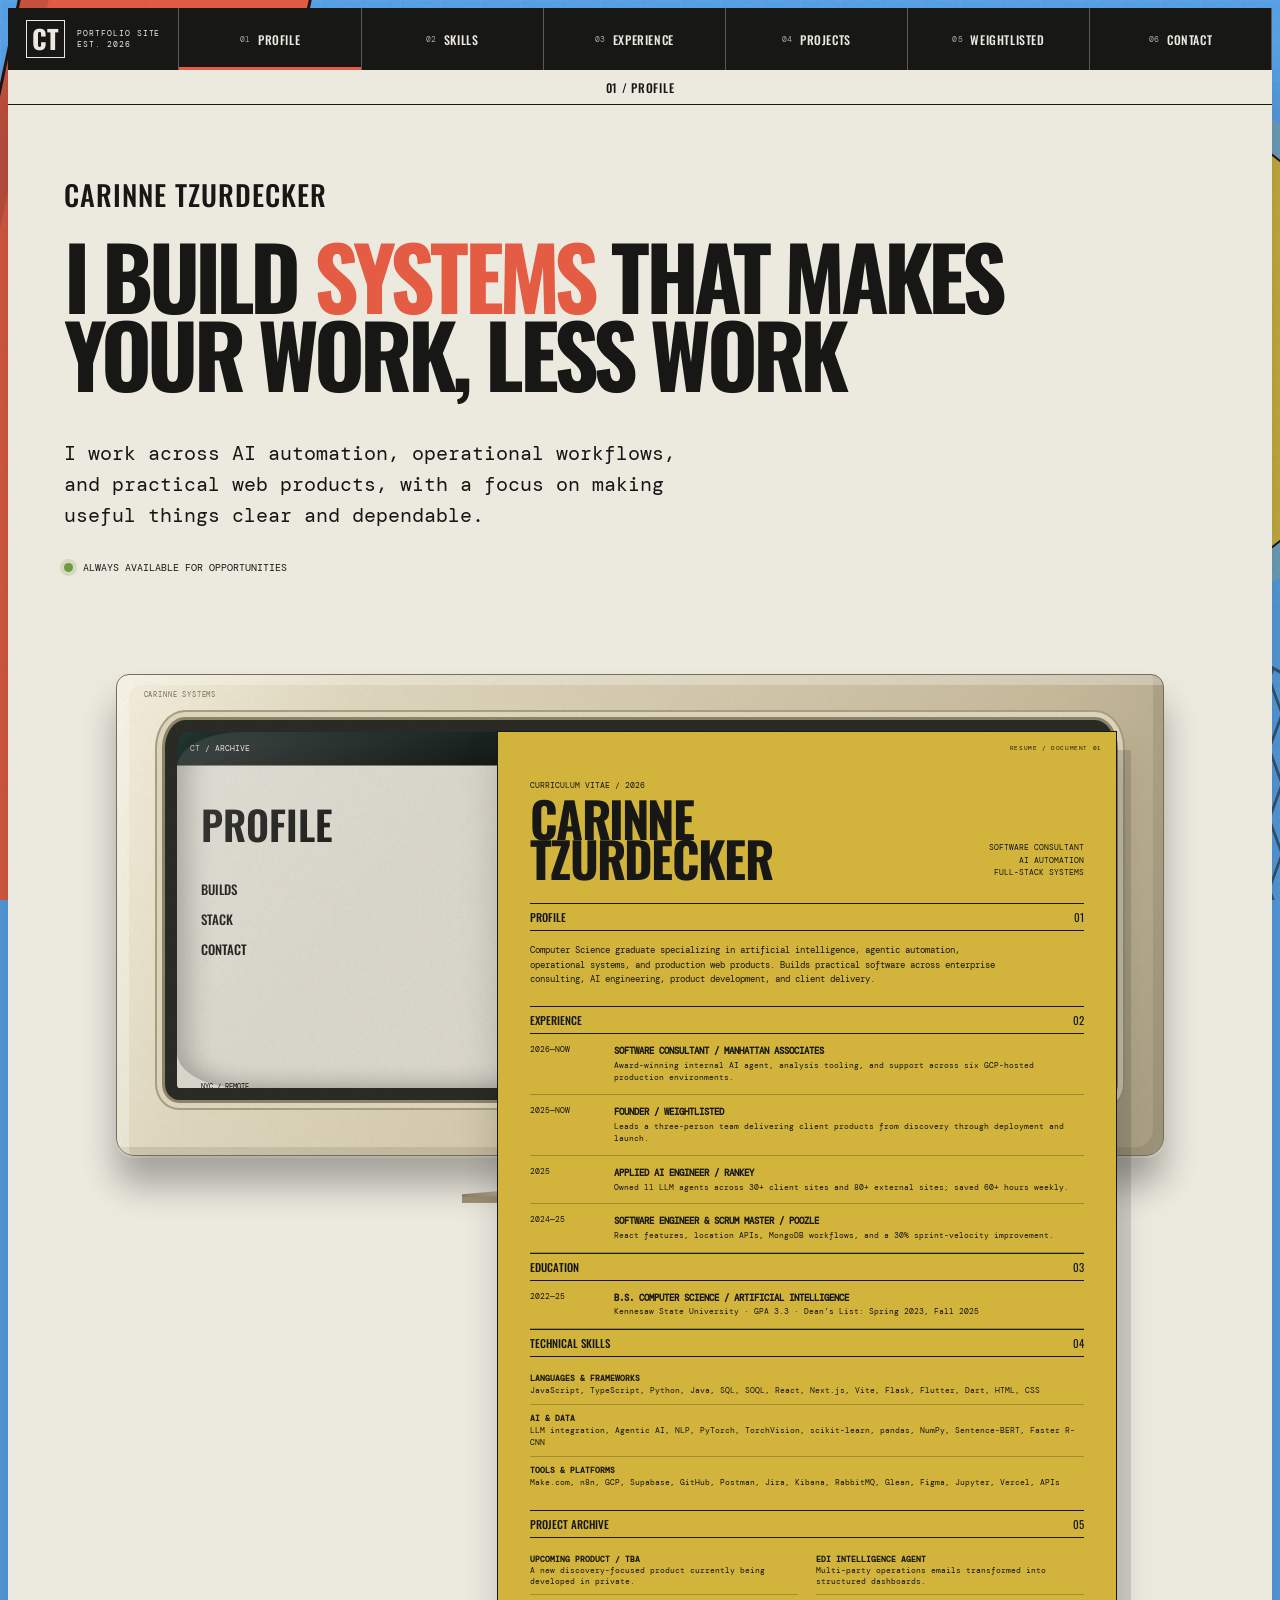
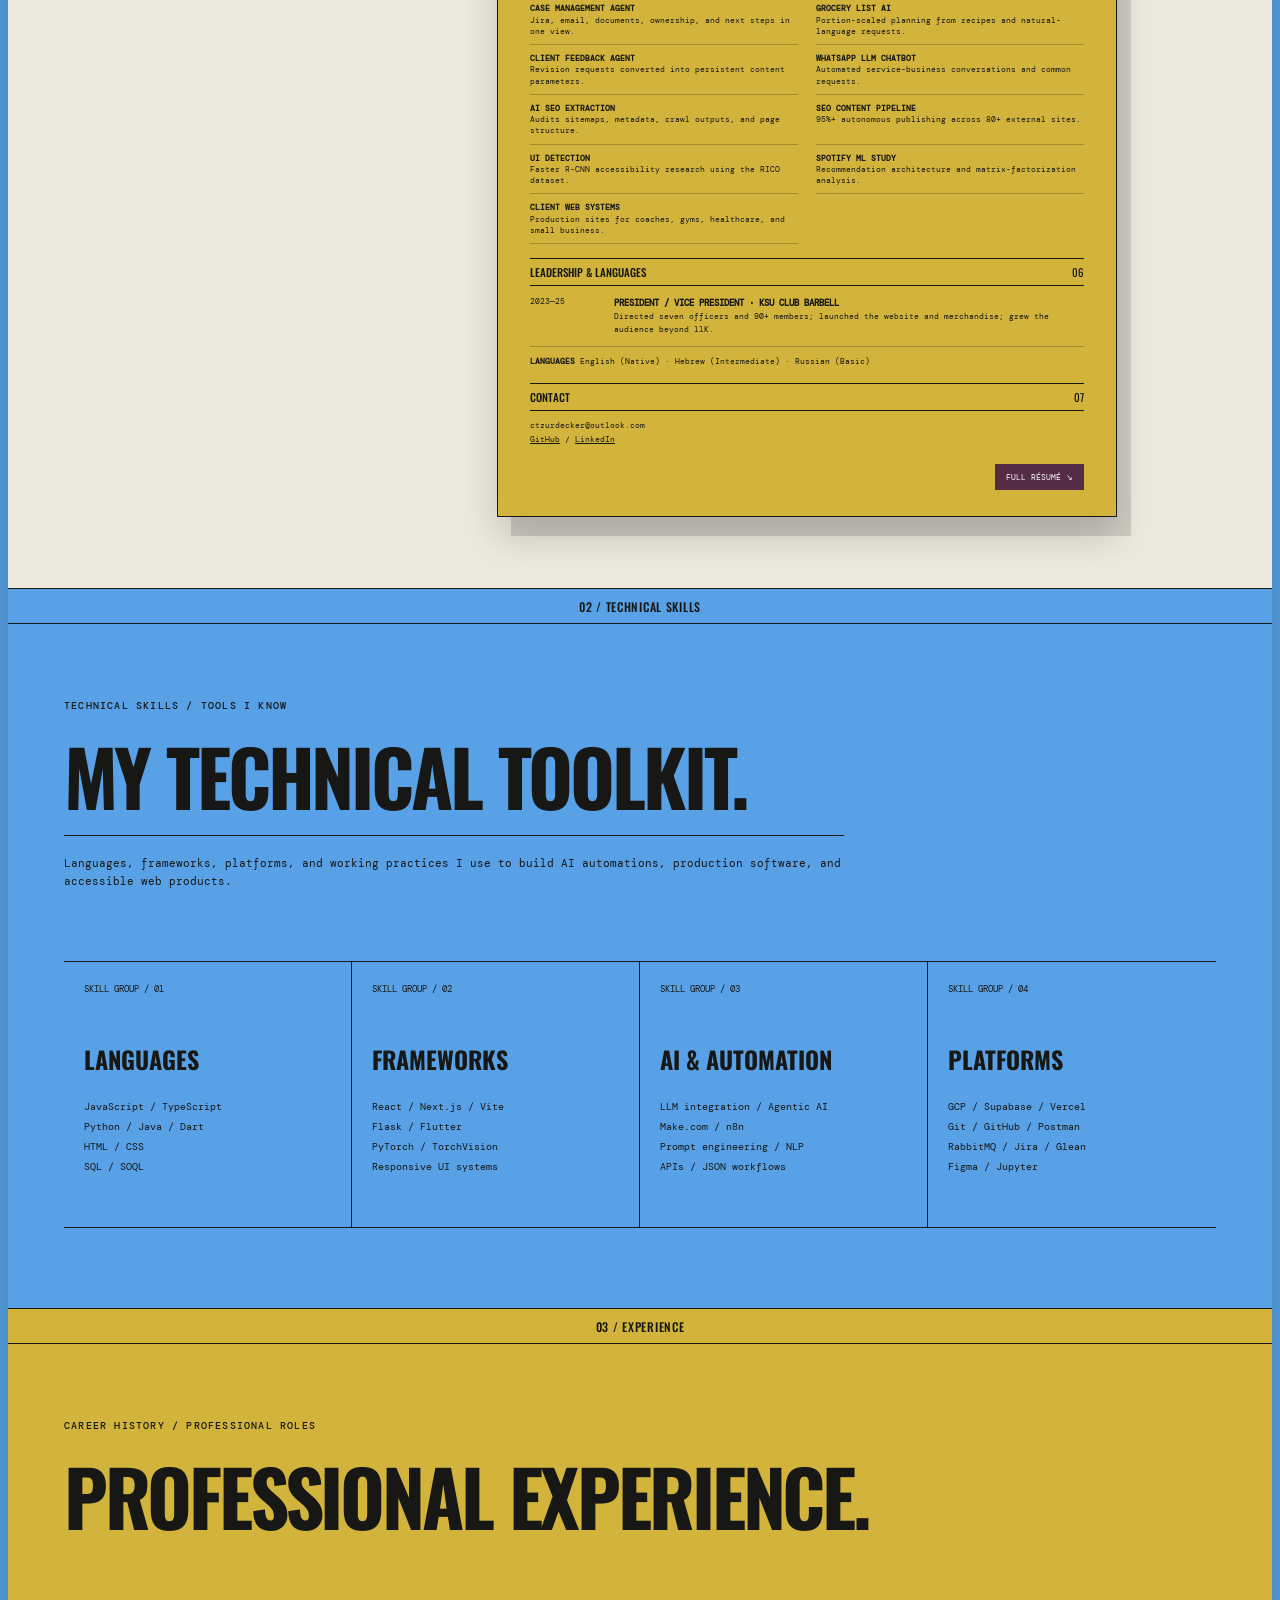
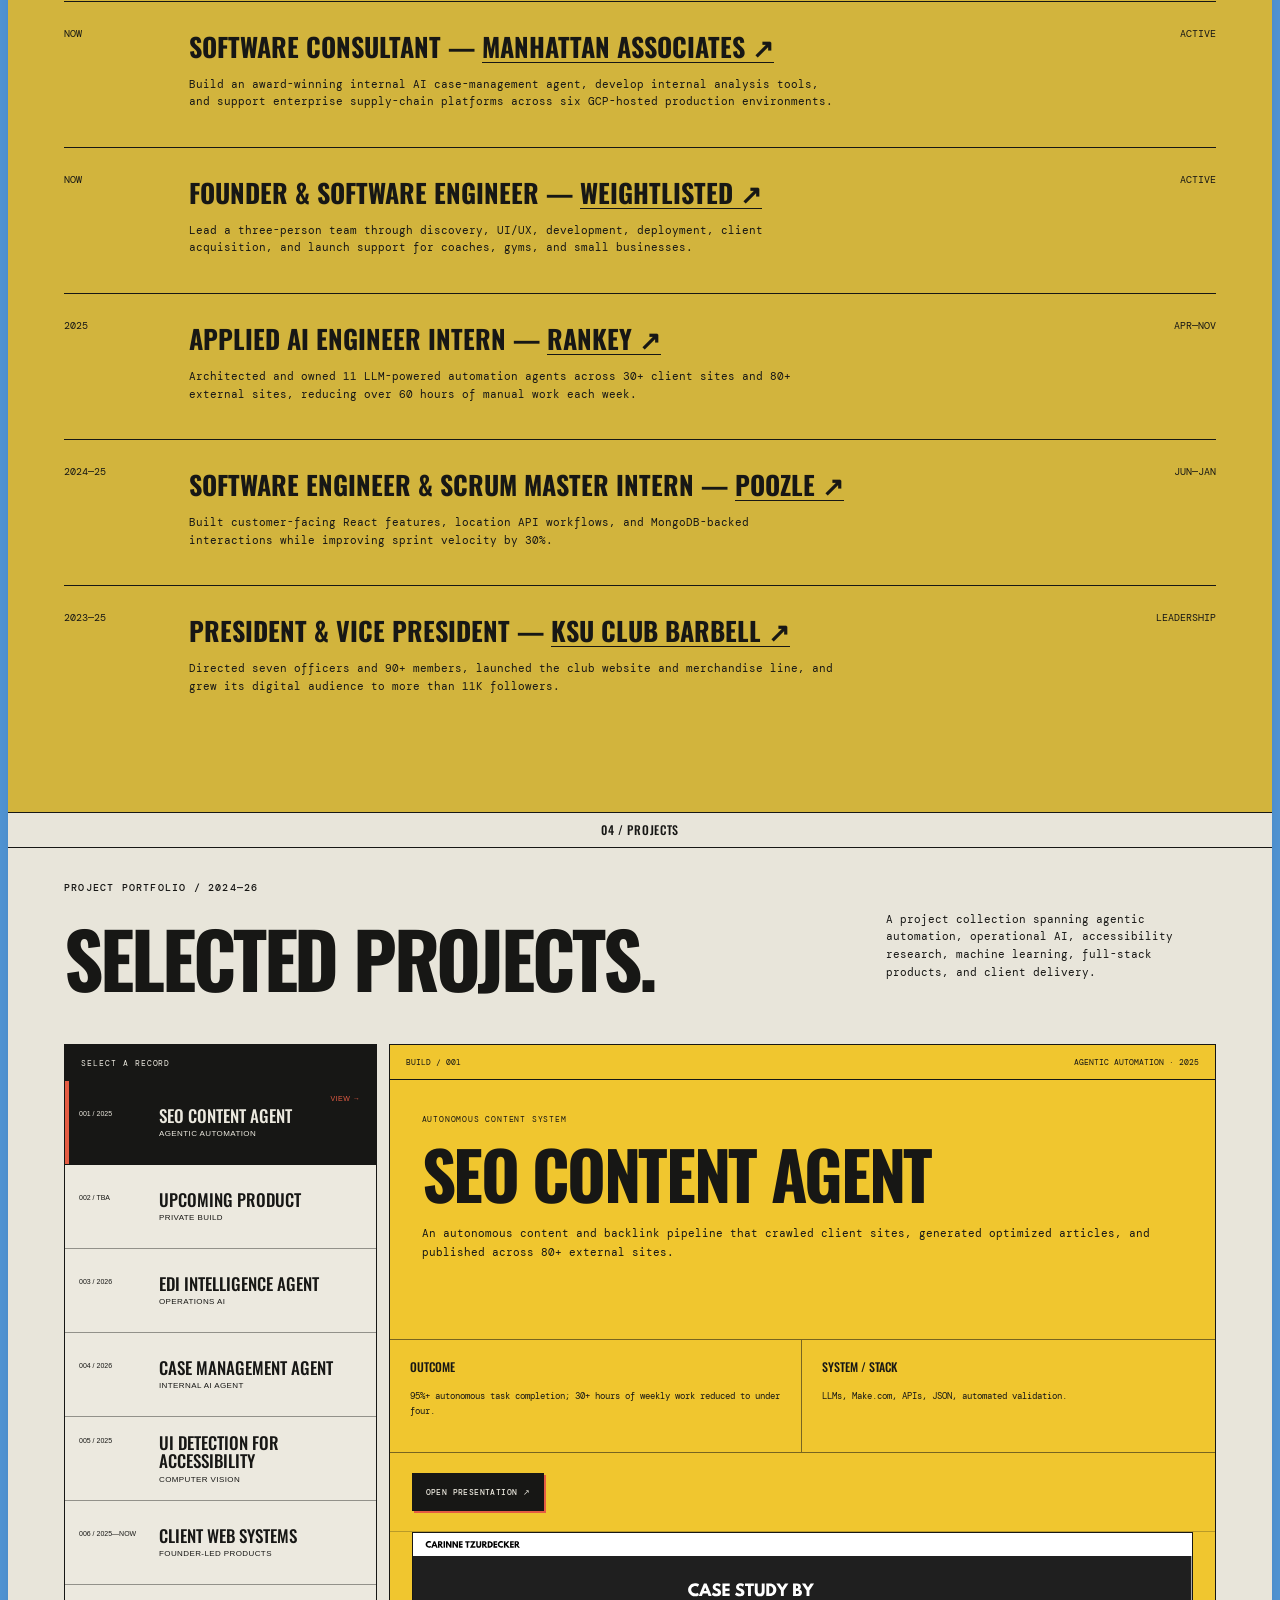
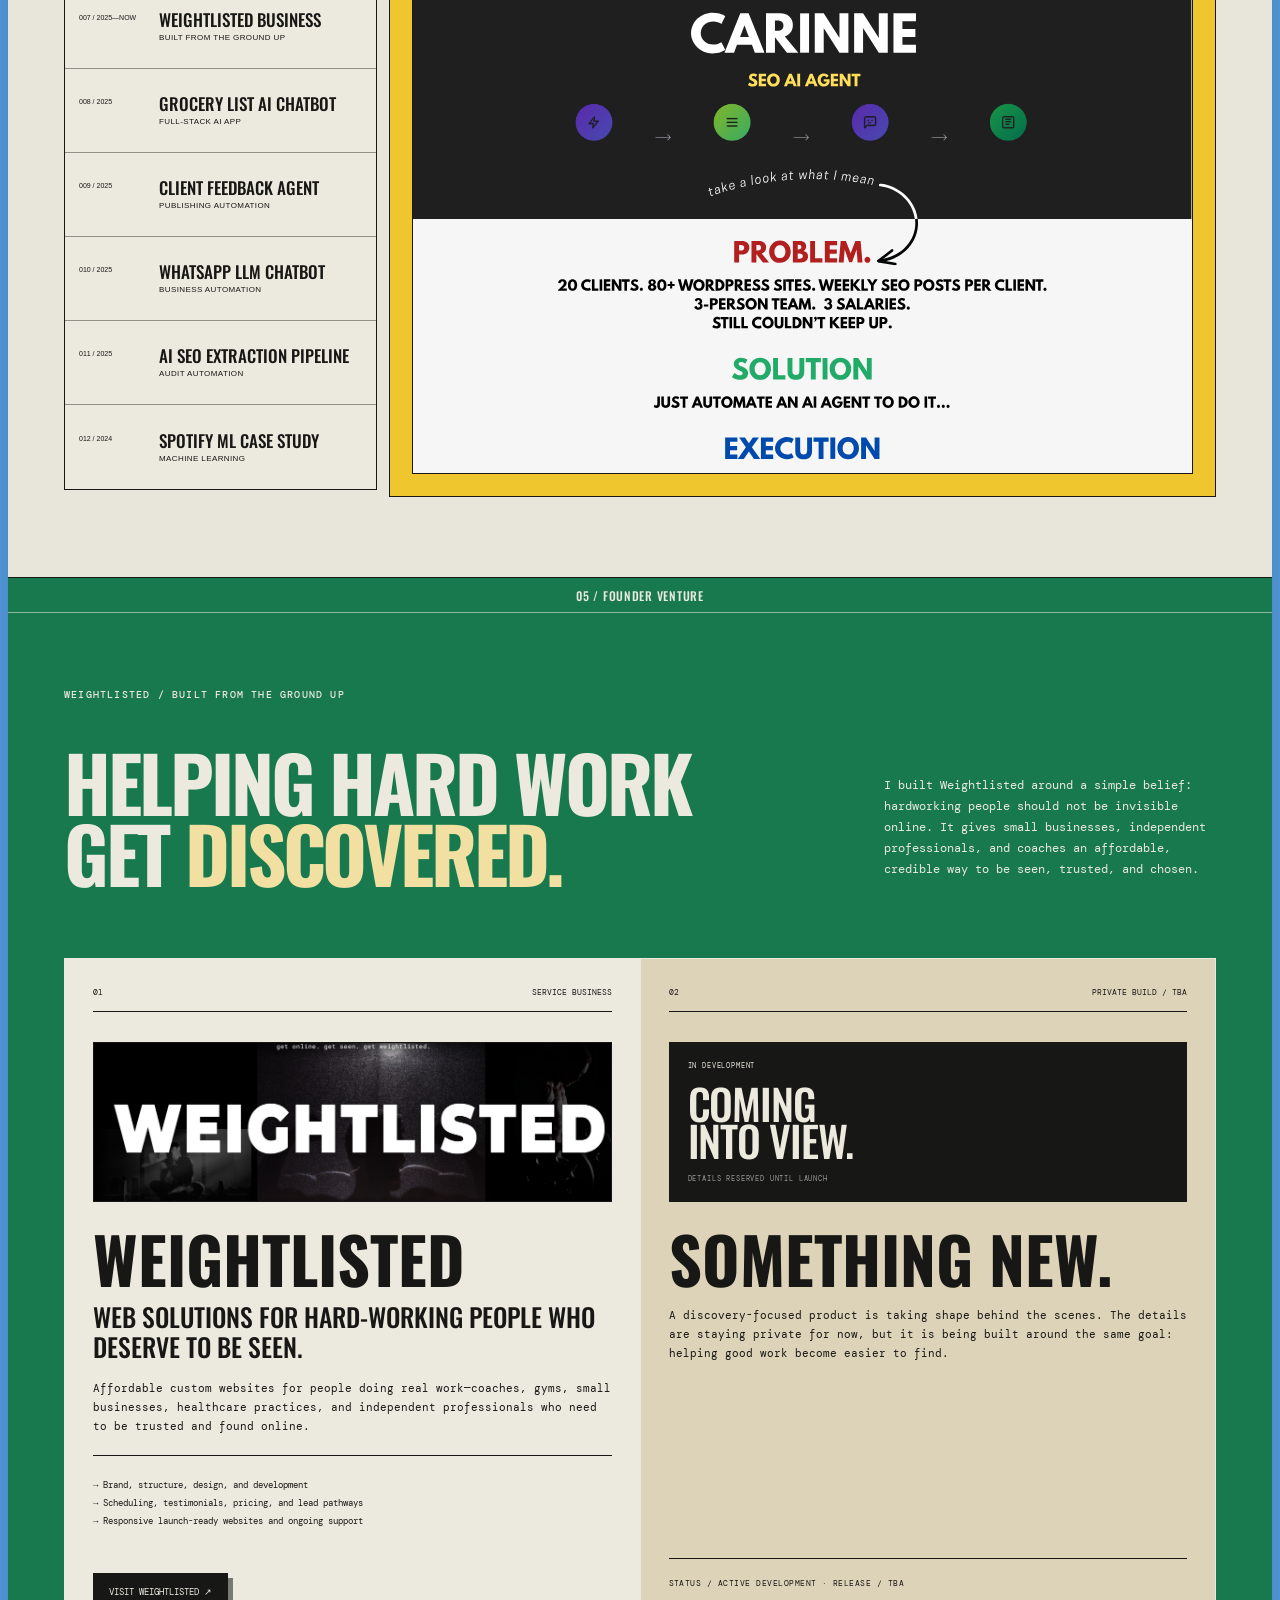
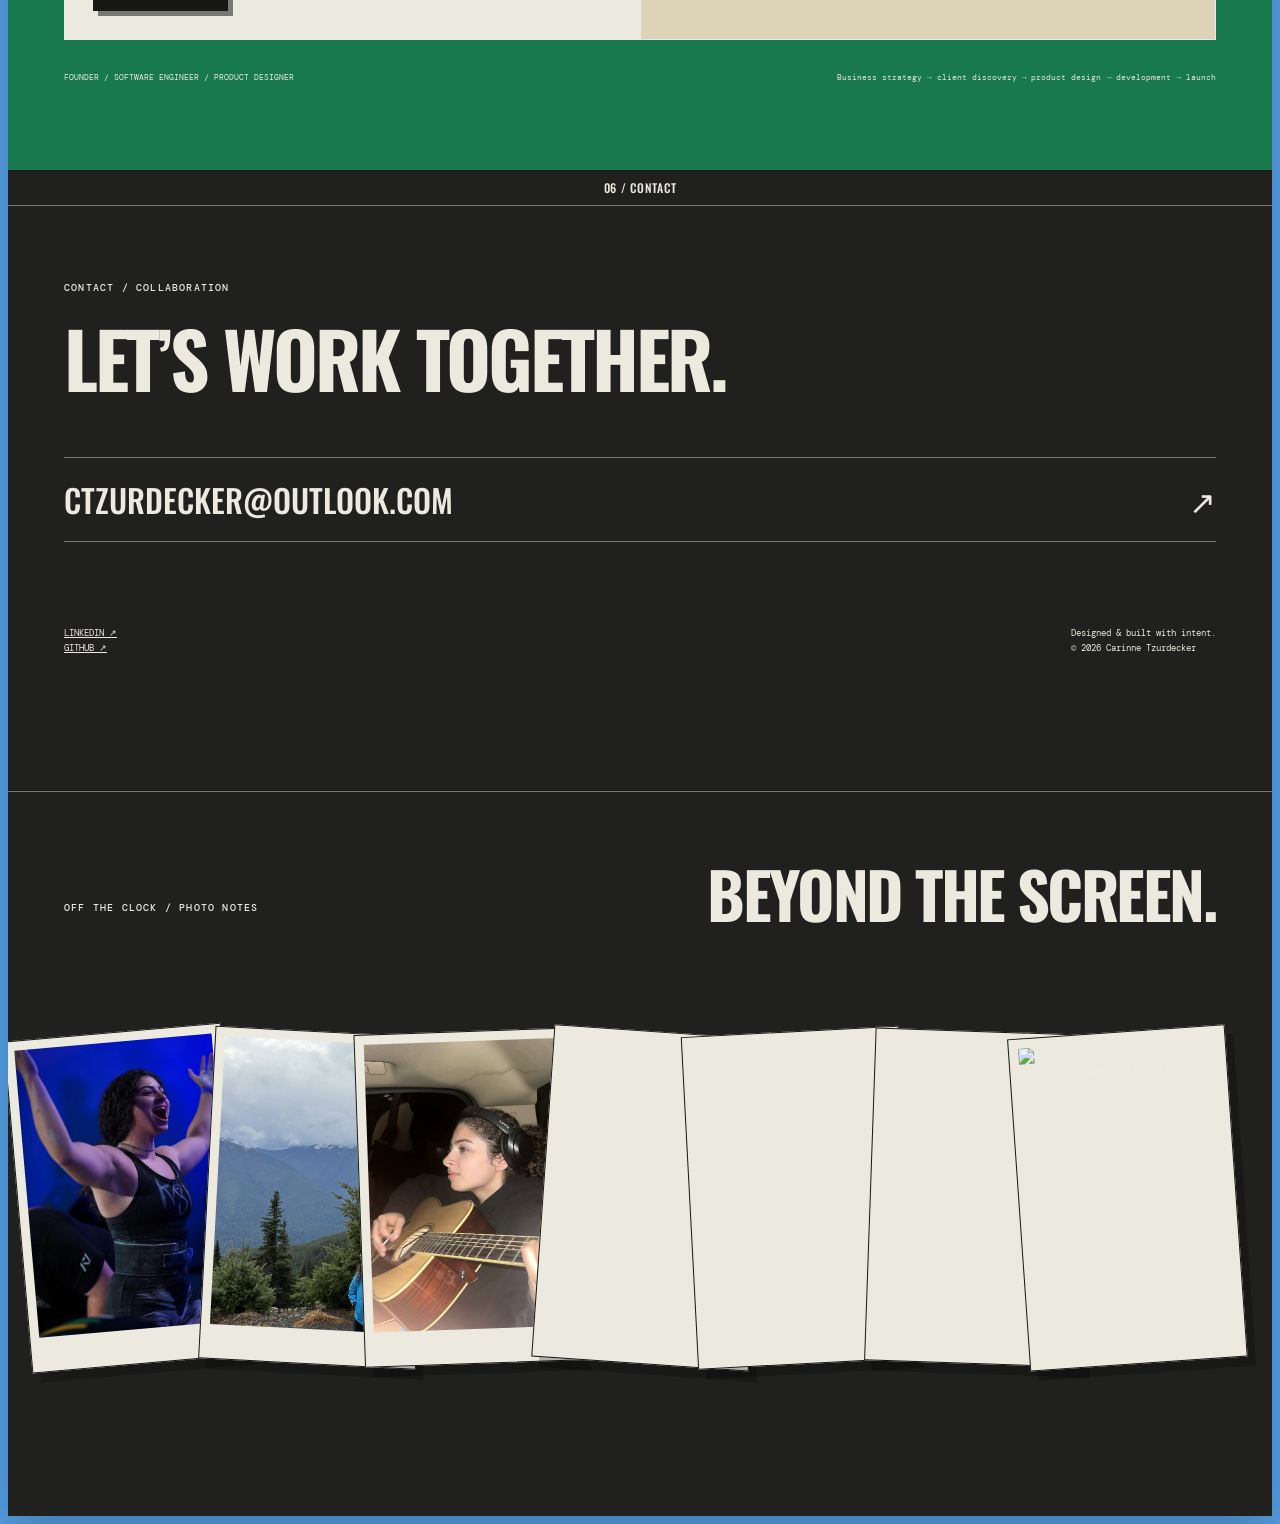
==== commit 54d204e8: "Update hero heading for clarity and impact" ====
--- a/index.html
+++ b/index.html
@@ -43,7 +43,7 @@
       <div class="section-tab tab-yellow">01 / Profile</div>
       <div class="hero-copy">
         <p class="eyebrow hero-name">CARINNE TZURDECKER</p>
-        <h1>I build thoughtful <em>systems</em> that make work a little easier.</h1>
+        <h1>I build <em>systems</em> that makes your work, less work</h1>
         <p class="intro">I work across AI automation, operational workflows, and practical web products, with a focus on making useful things clear and dependable.</p>
         <div class="status-line">
           <span class="pulse"></span>
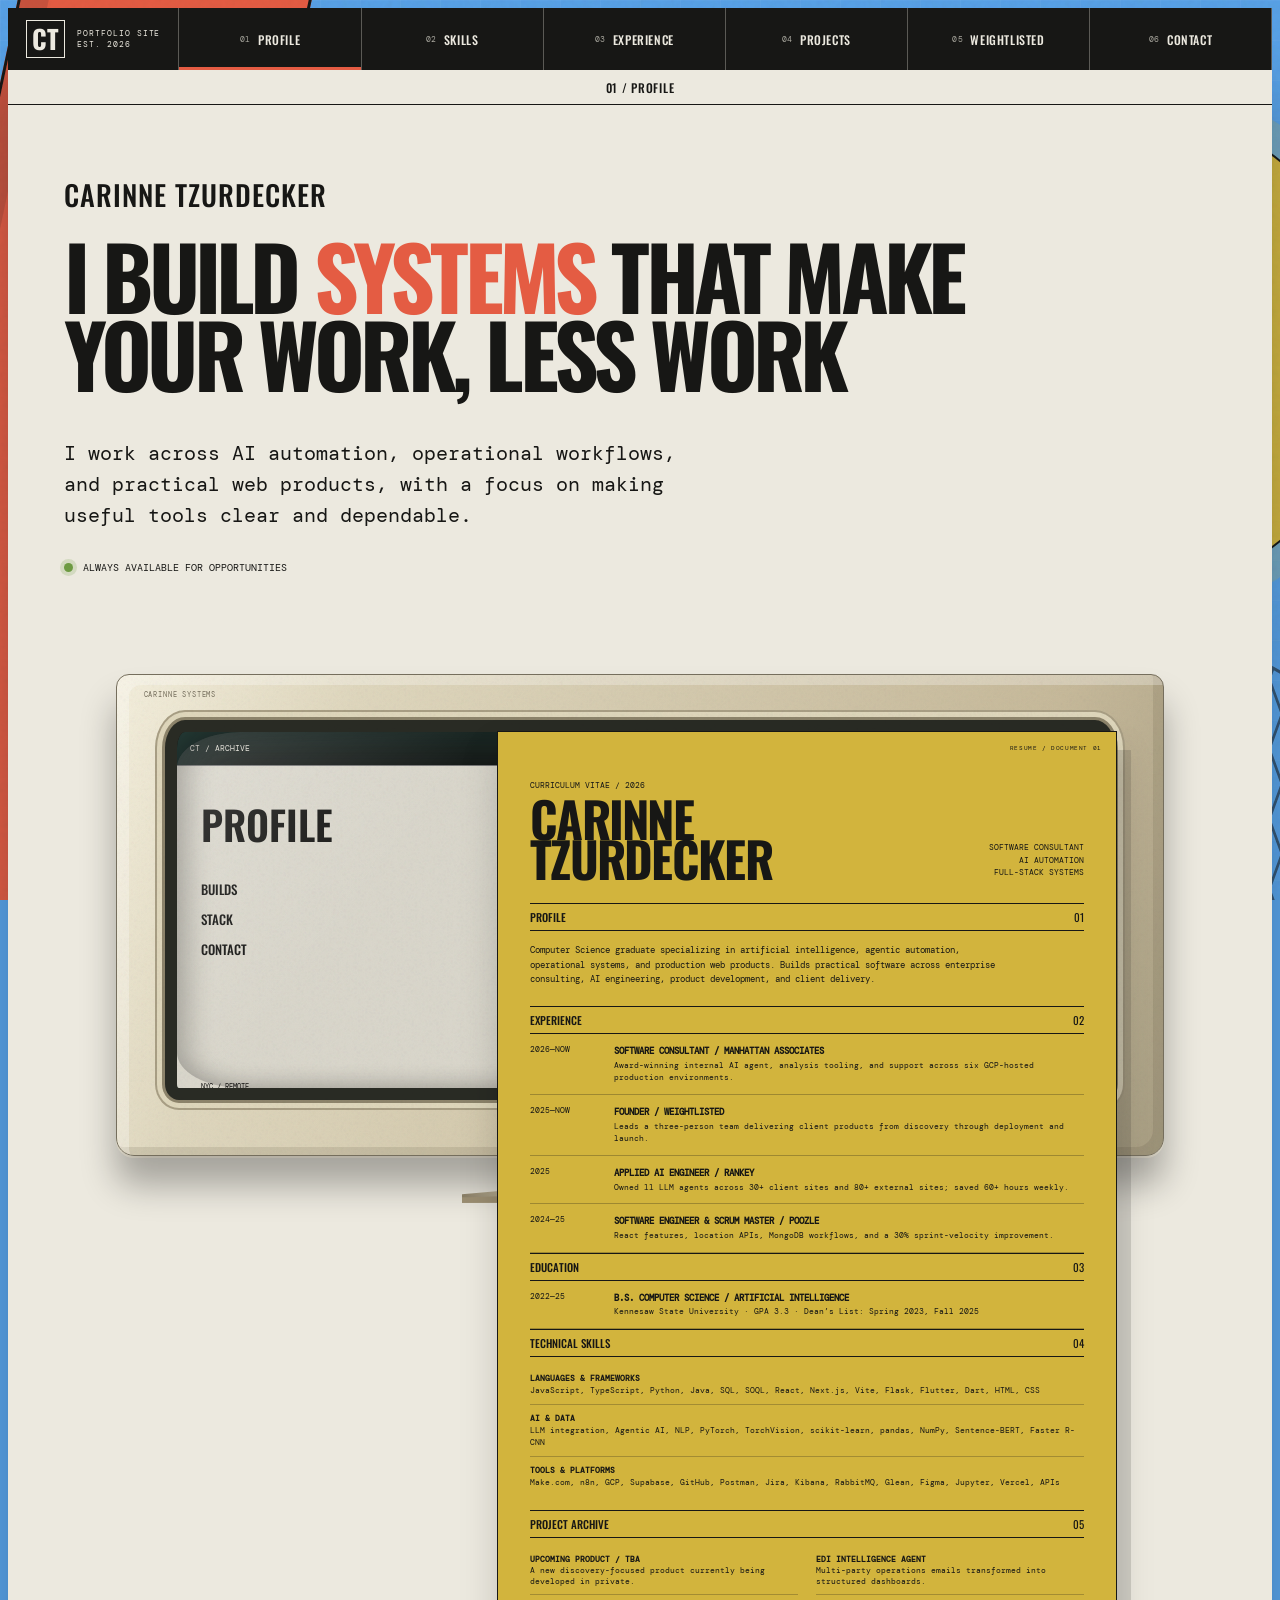
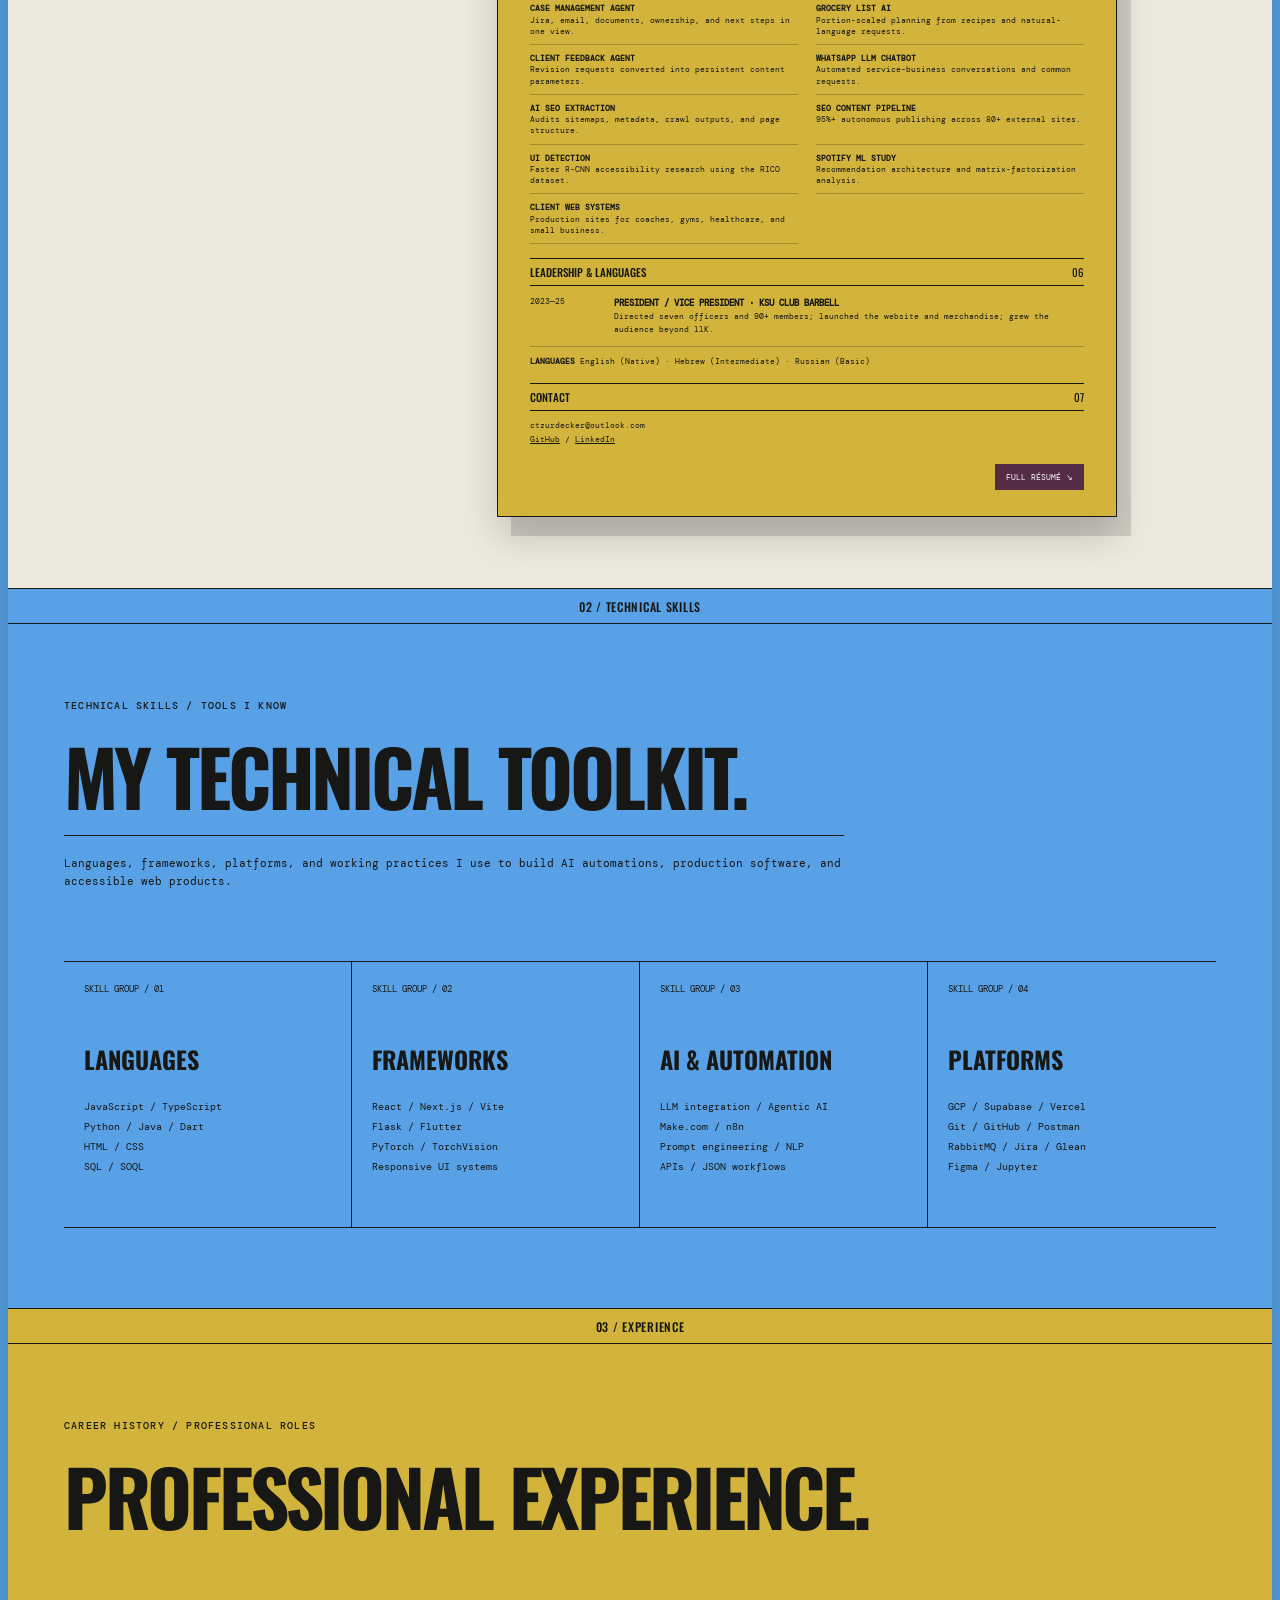
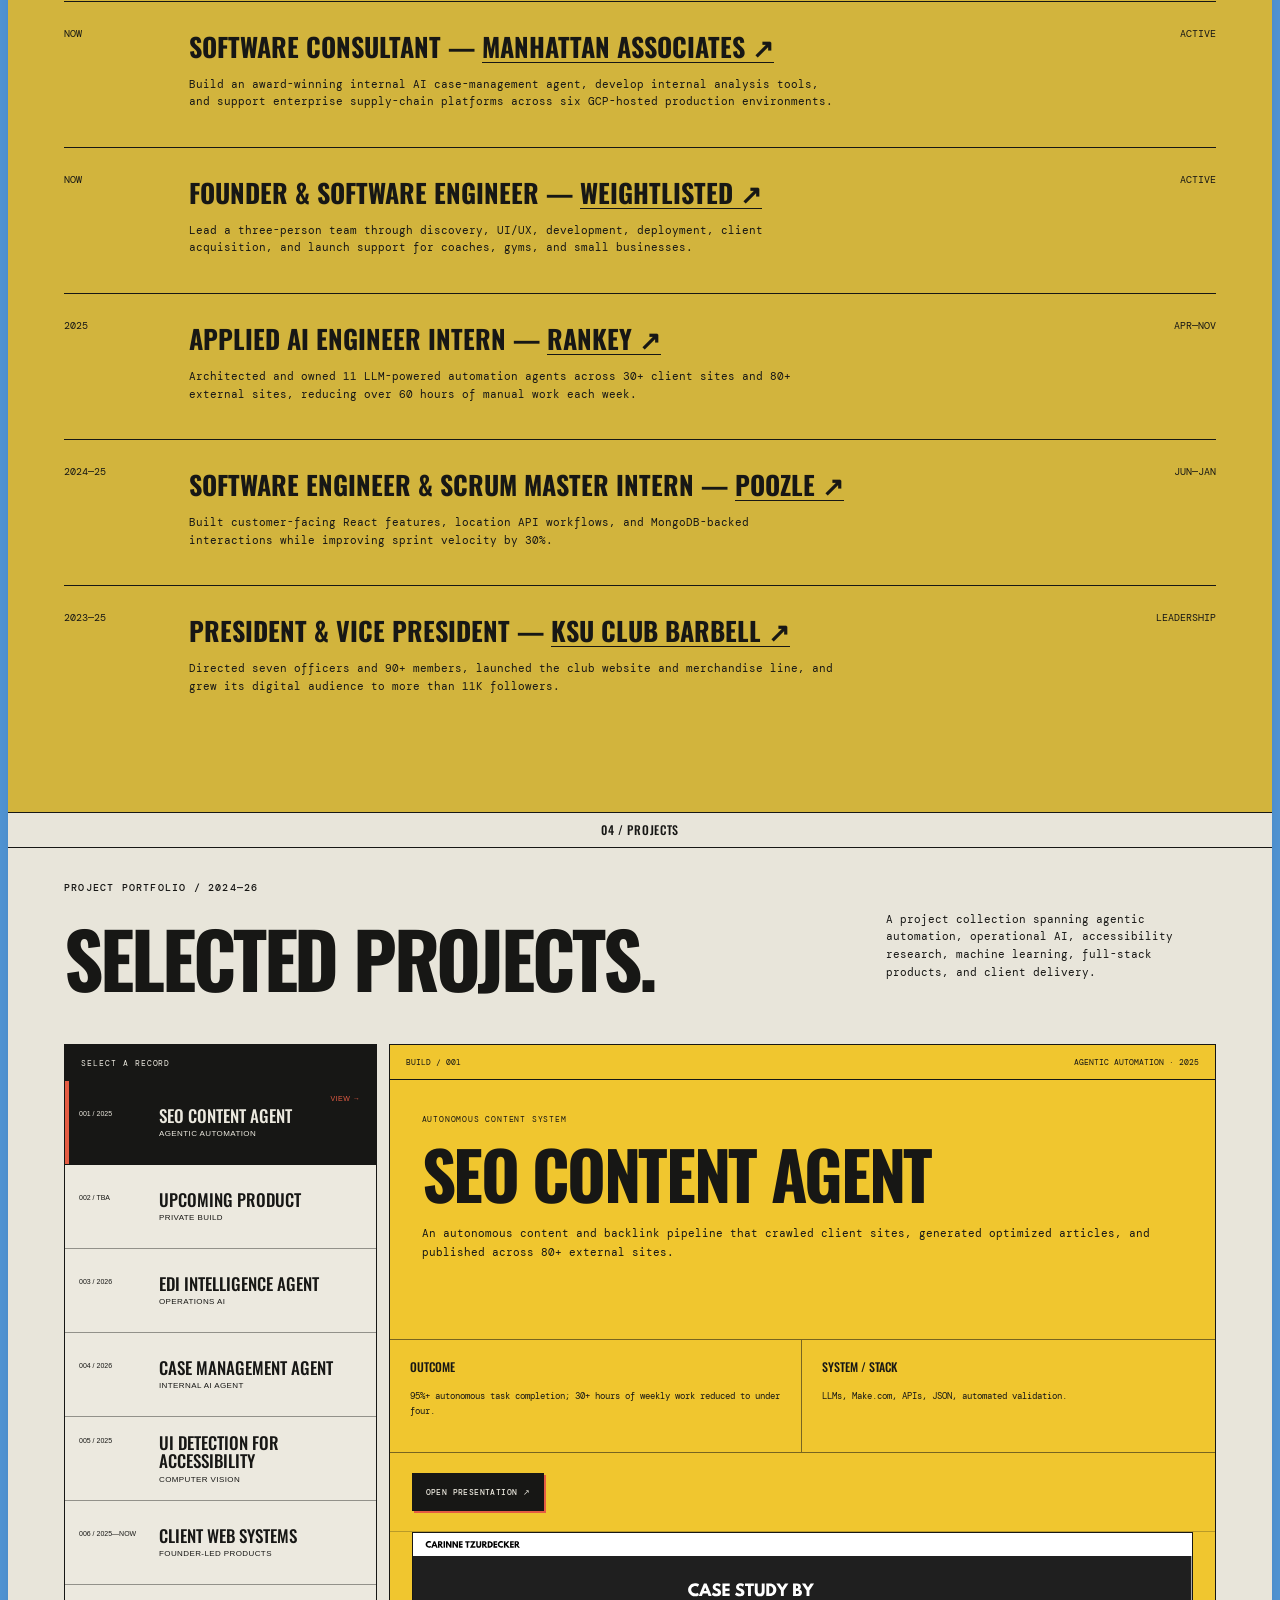
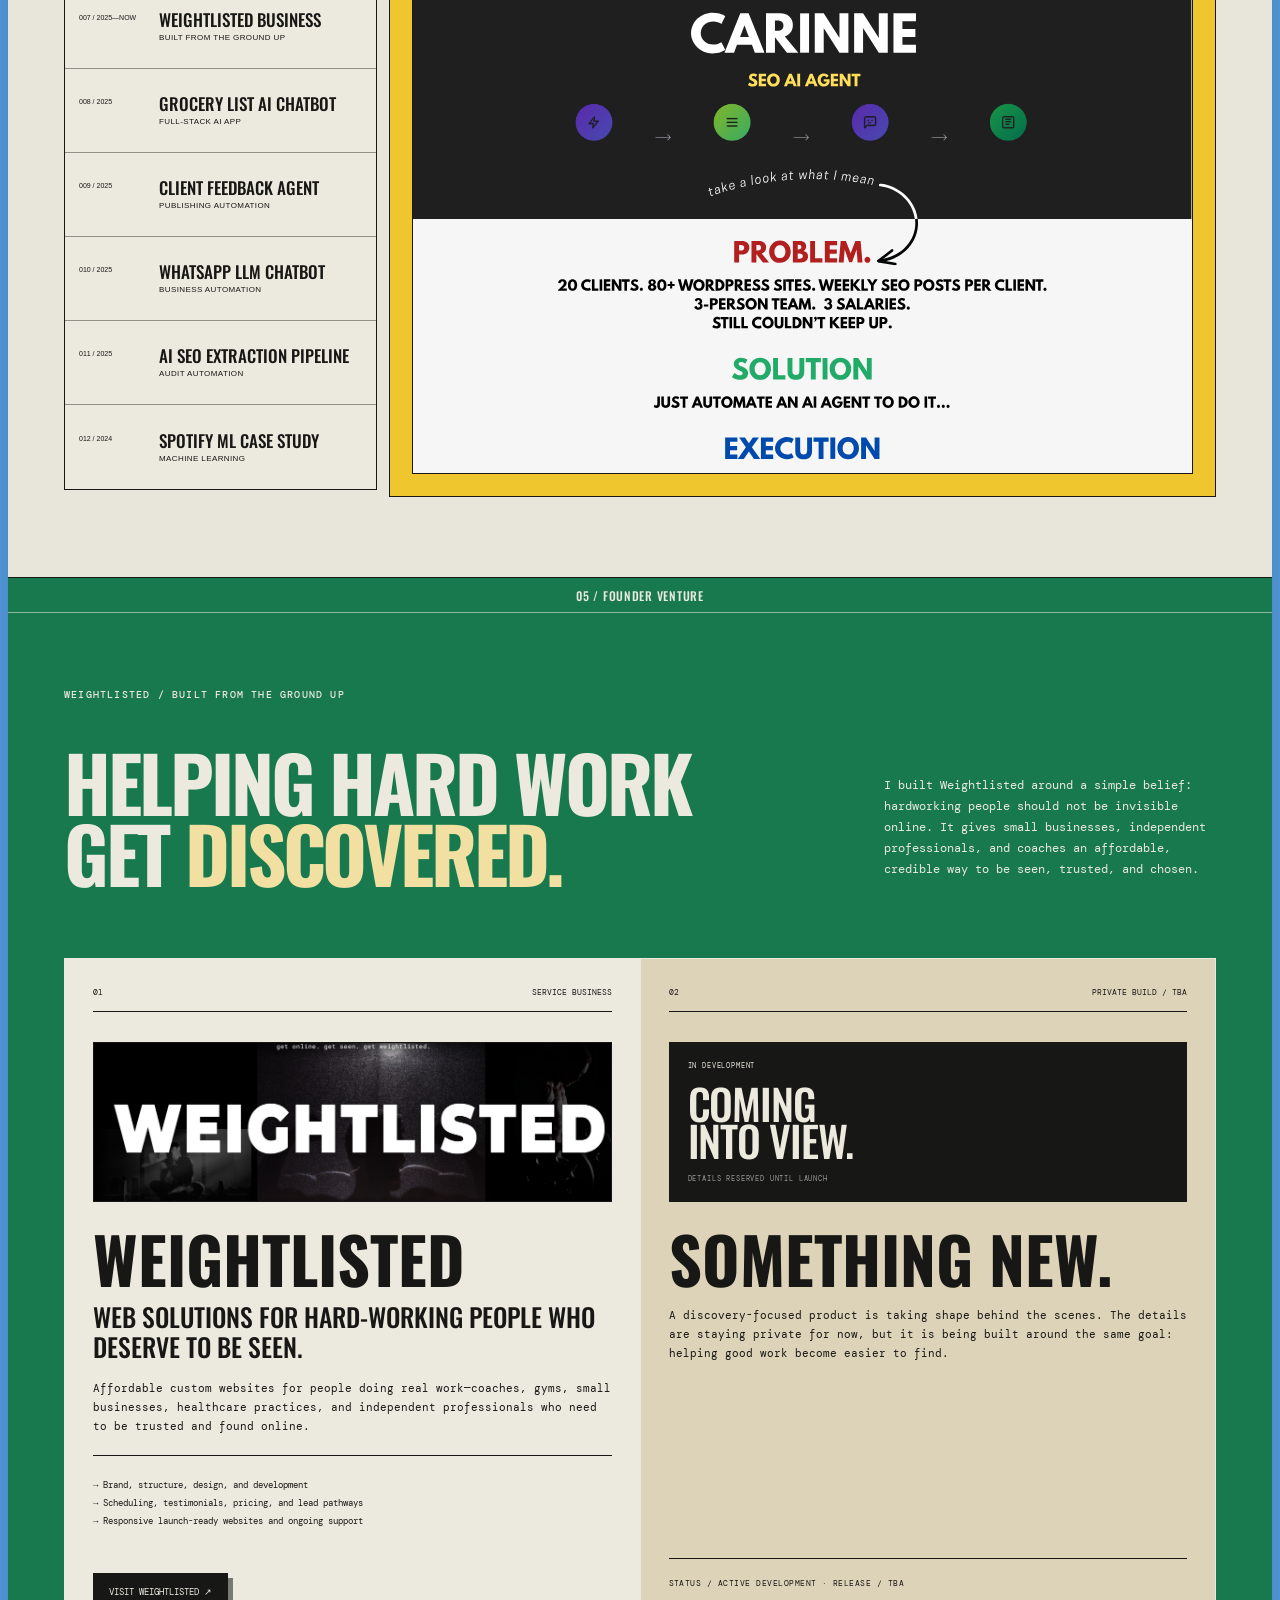
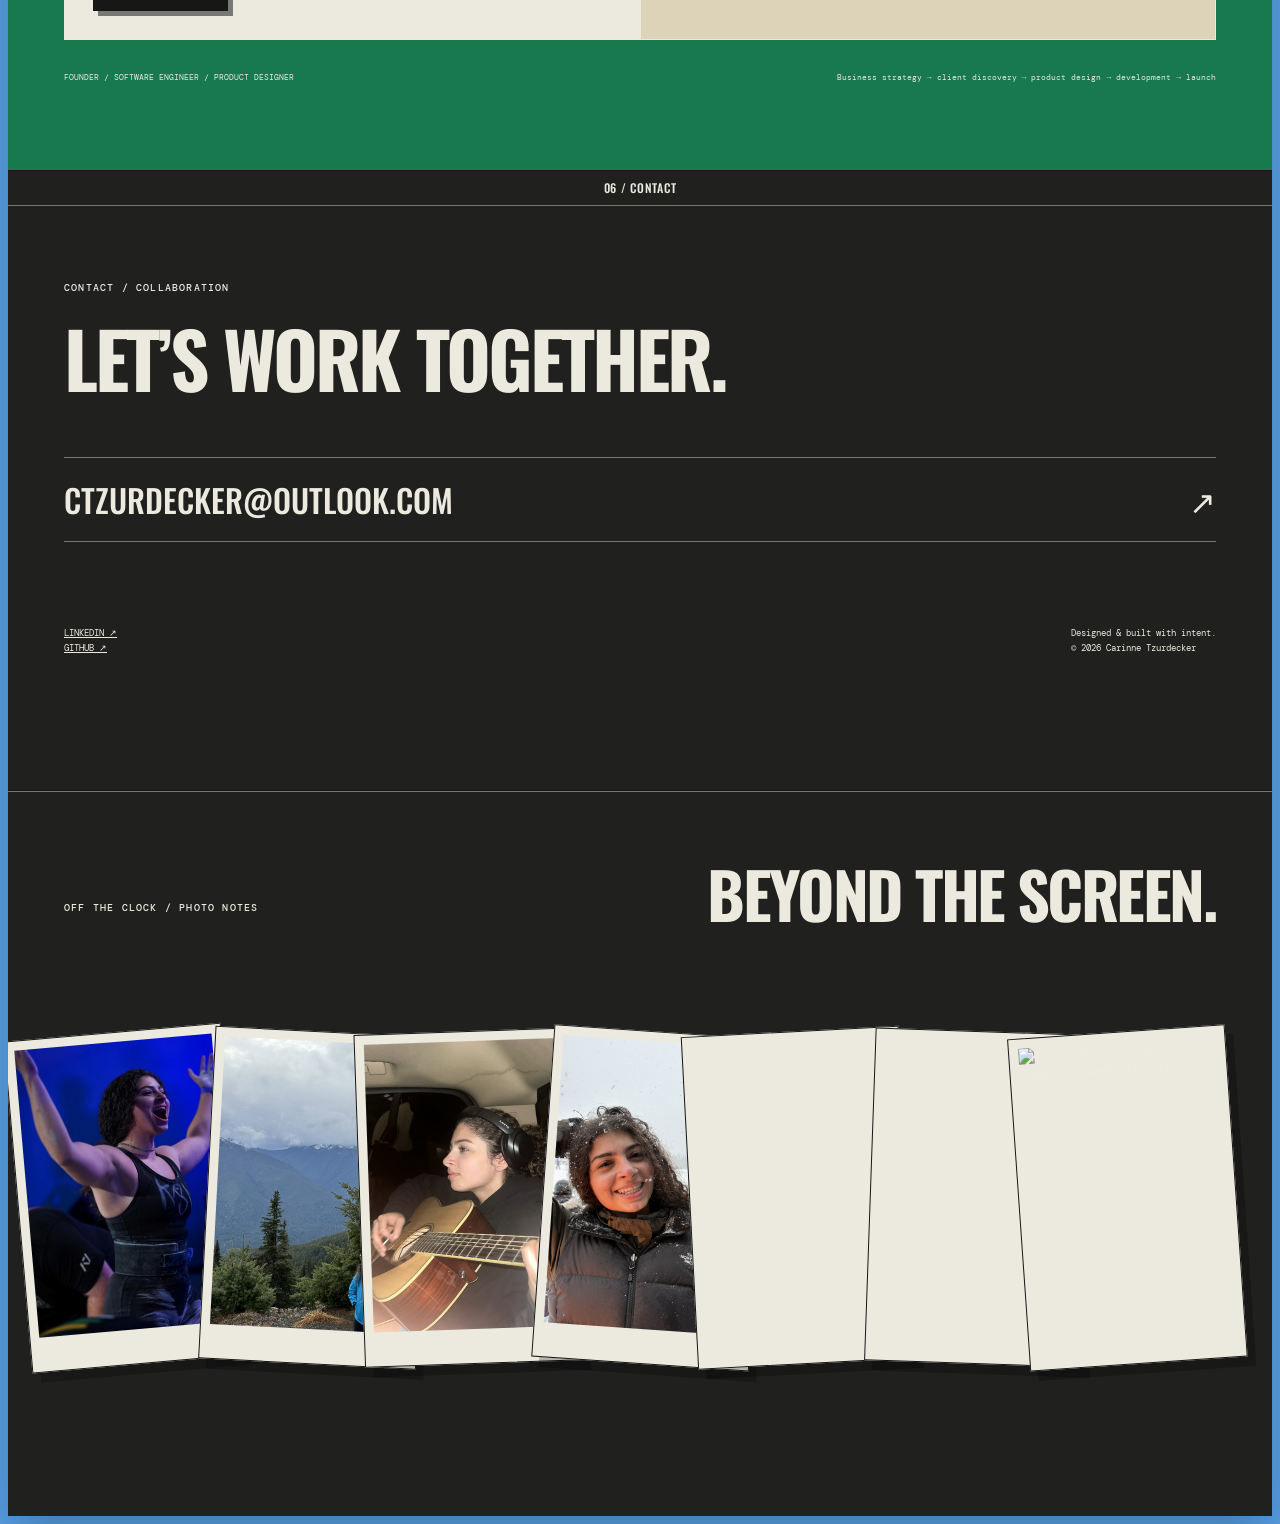
==== commit 02ec8fe2: "Fix grammar in hero section of index.html" ====
--- a/index.html
+++ b/index.html
@@ -43,8 +43,8 @@
       <div class="section-tab tab-yellow">01 / Profile</div>
       <div class="hero-copy">
         <p class="eyebrow hero-name">CARINNE TZURDECKER</p>
-        <h1>I build <em>systems</em> that makes your work, less work</h1>
-        <p class="intro">I work across AI automation, operational workflows, and practical web products, with a focus on making useful things clear and dependable.</p>
+        <h1>I build <em>systems</em> that make your work, less work</h1>
+        <p class="intro">I work across AI automation, operational workflows, and practical web products, with a focus on making useful tools clear and dependable.</p>
         <div class="status-line">
           <span class="pulse"></span>
           Always available for opportunities
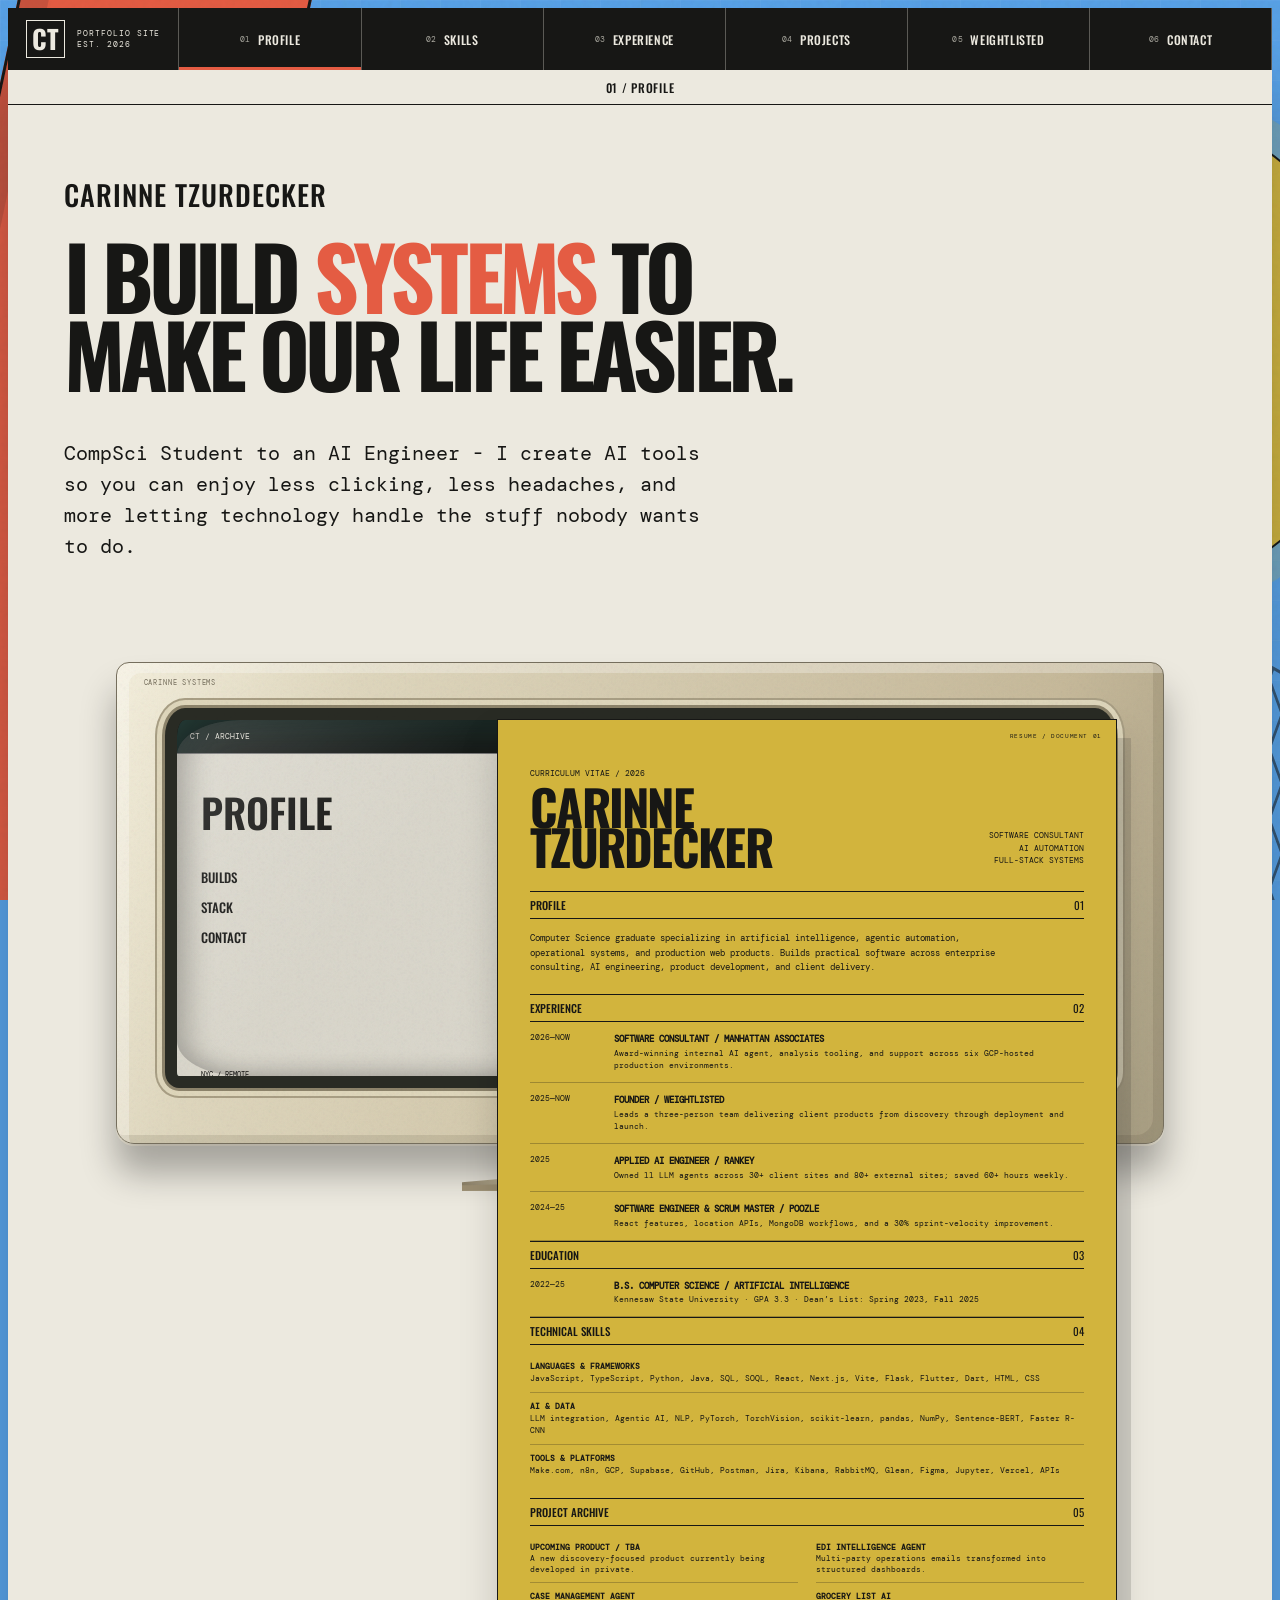
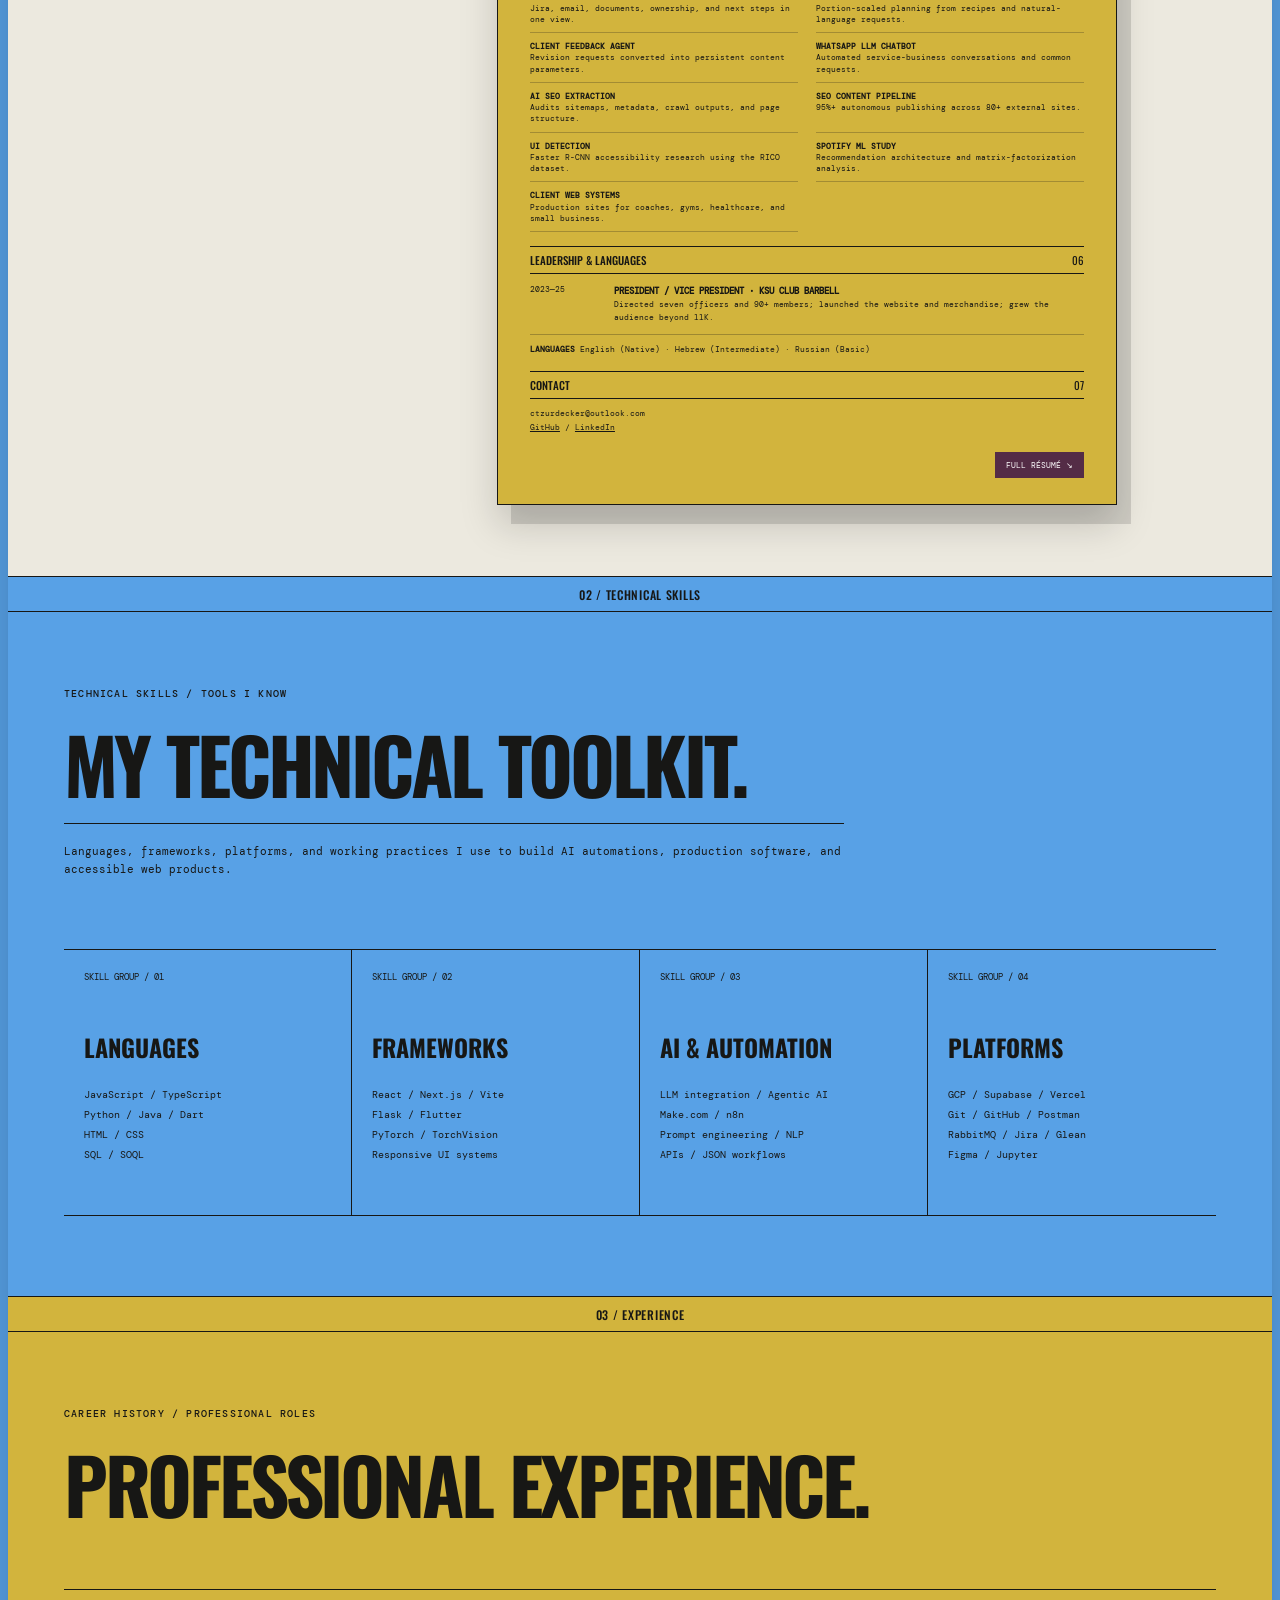
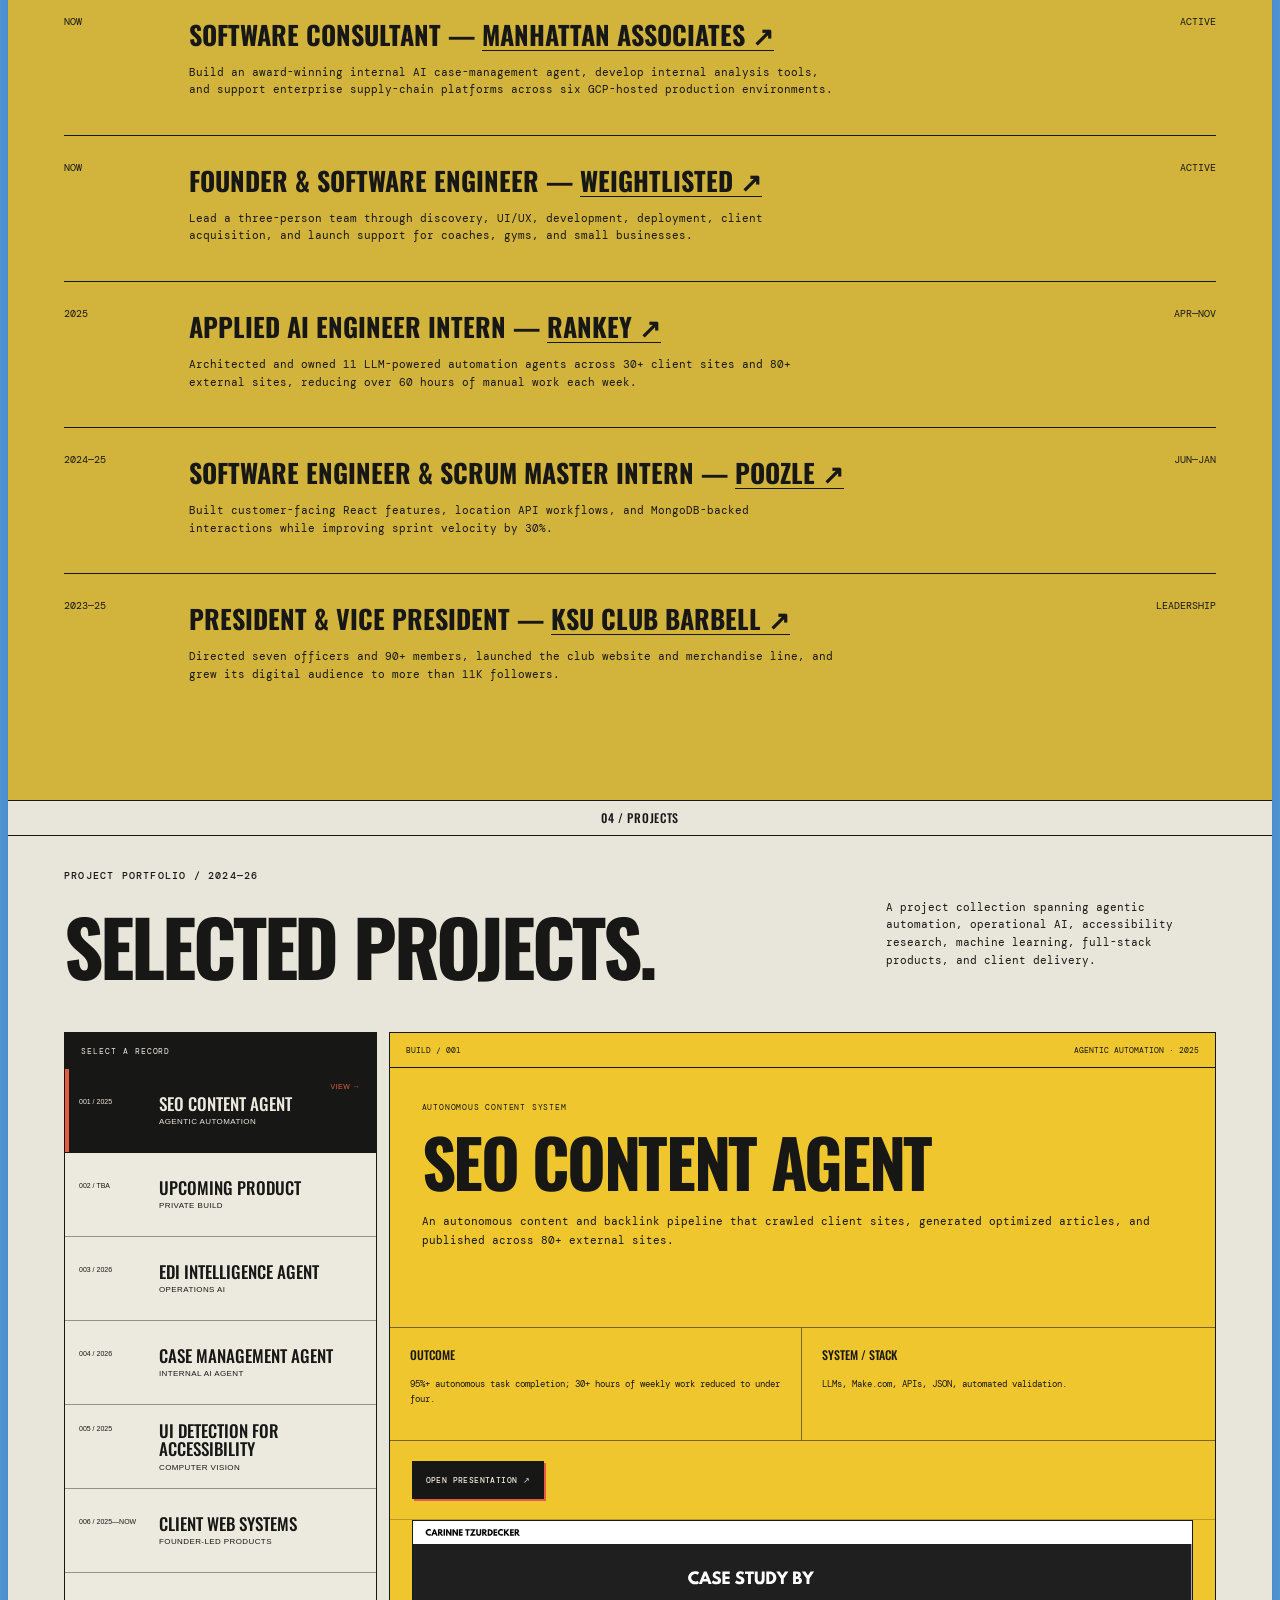
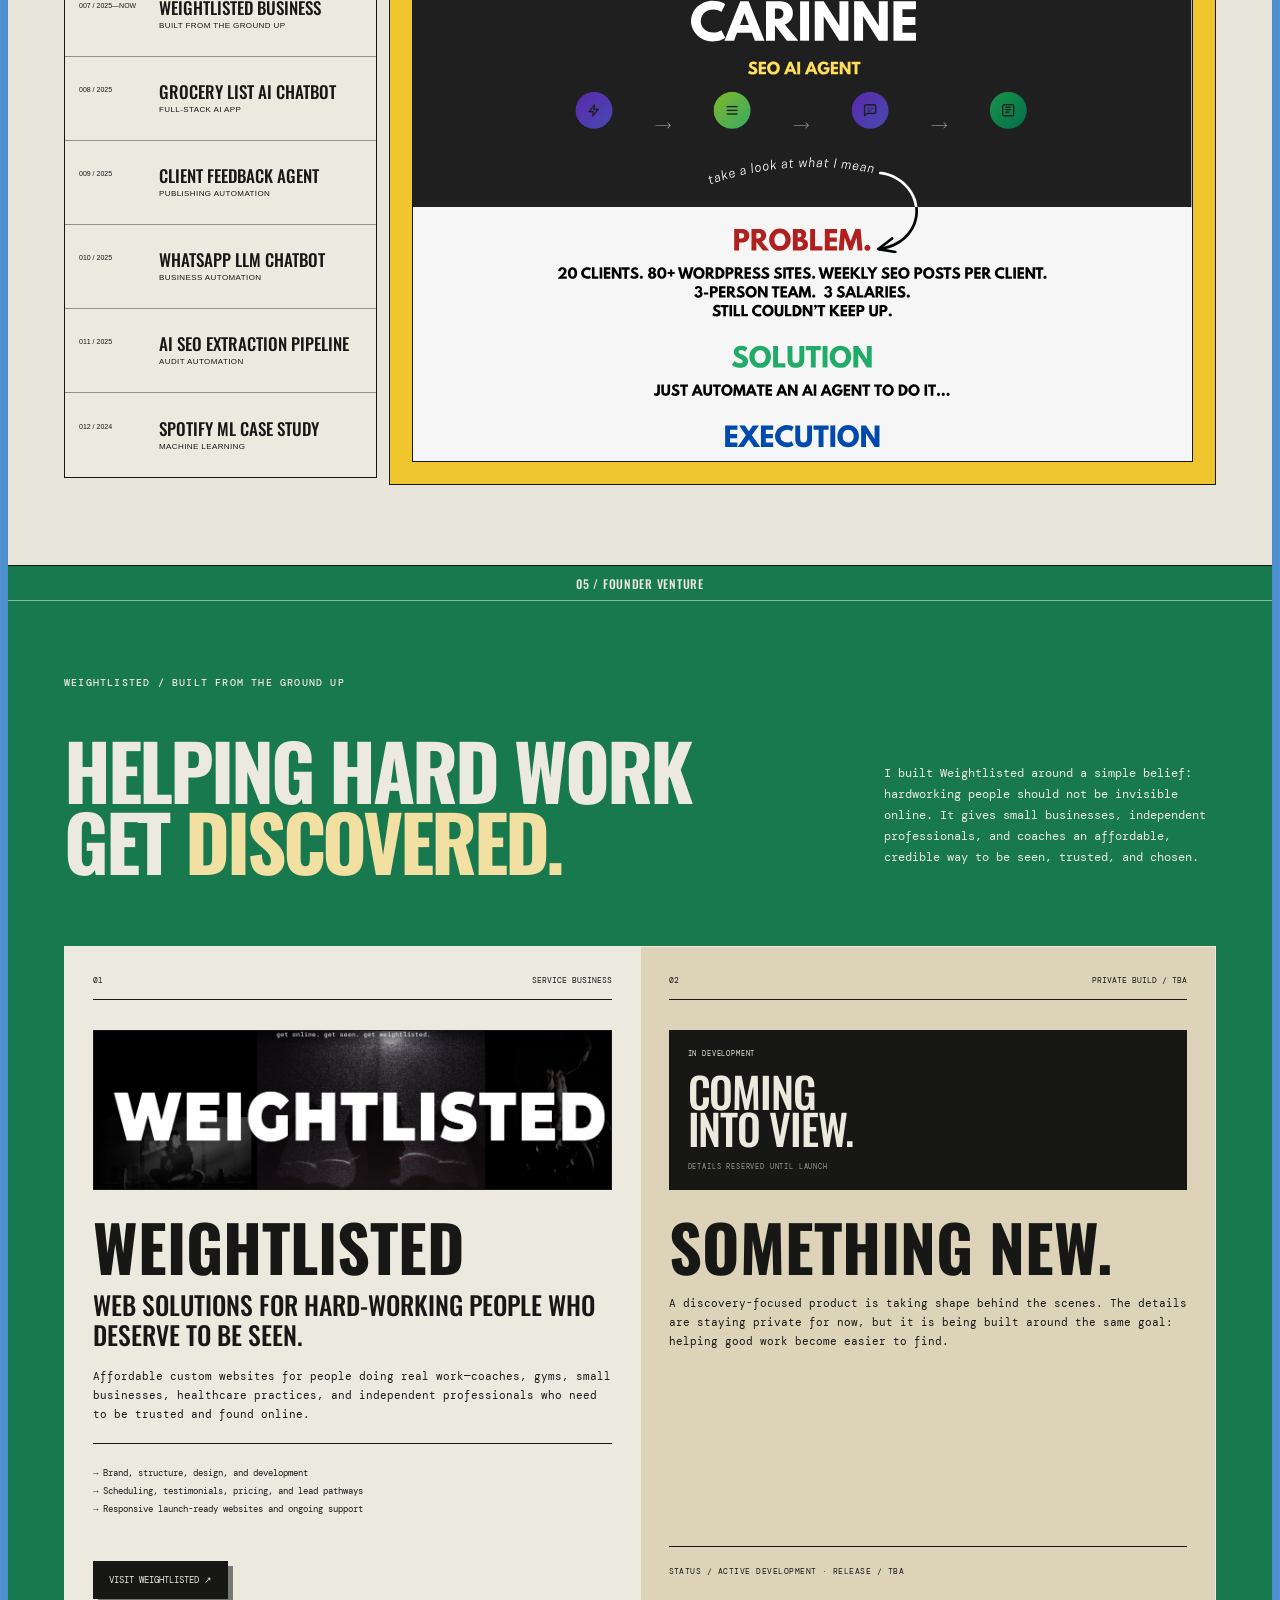
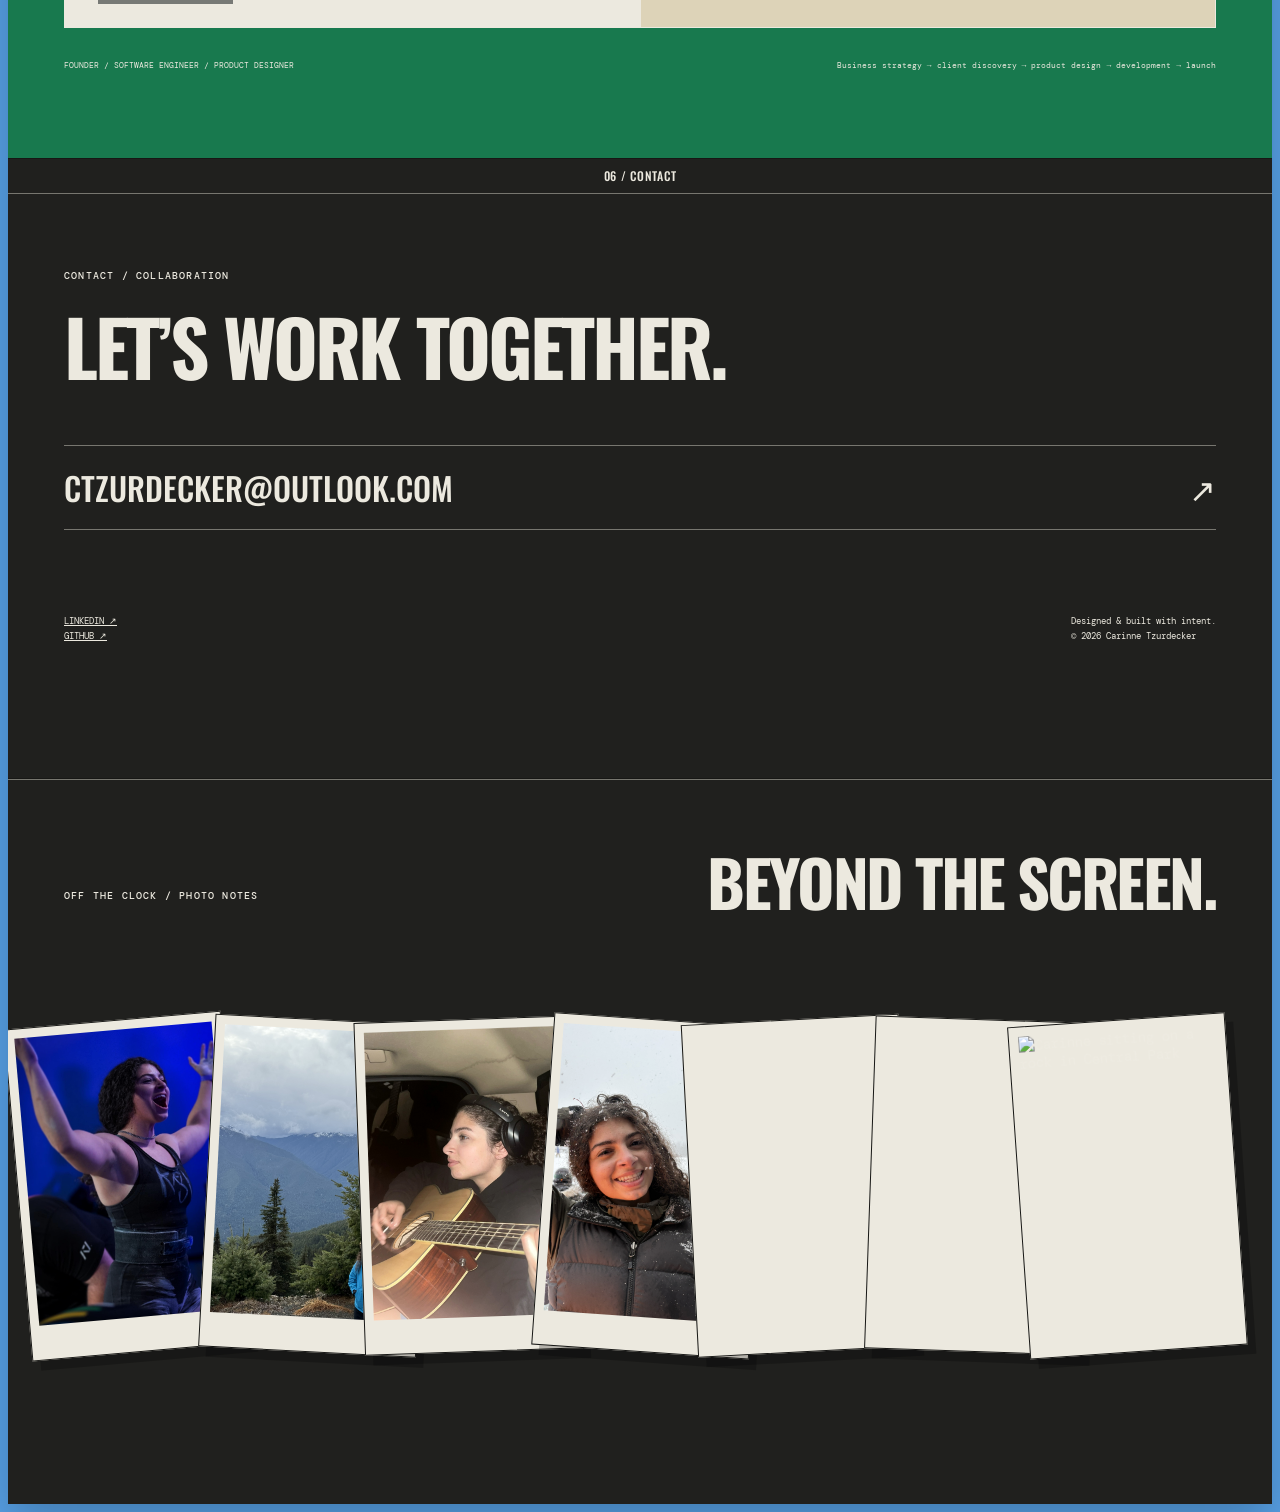
==== commit b7124962: "Revise profile section text in index.html Updated hero section text to reflect new personal branding" ====
--- a/index.html
+++ b/index.html
@@ -43,13 +43,12 @@
       <div class="section-tab tab-yellow">01 / Profile</div>
       <div class="hero-copy">
         <p class="eyebrow hero-name">CARINNE TZURDECKER</p>
-        <h1>I build <em>systems</em> that make your work, less work</h1>
-        <p class="intro">I work across AI automation, operational workflows, and practical web products, with a focus on making useful tools clear and dependable.</p>
-        <div class="status-line">
+        <h1>I build <em>systems</em> to make our life easier.</h1>
+        <p class="intro">CompSci Student to an AI Engineer - I create AI tools so you can enjoy less clicking, less headaches, and more letting technology handle the stuff nobody wants to do.</p>
+       <!-- <div class="status-line">
           <span class="pulse"></span>
-          Always available for opportunities
         </div>
-      </div>
+      </div> -->
       <div class="computer-stage" role="group" aria-label="Résumé emerging from a retro computer screen">
         <div class="laptop">
           <div class="camera"></div>
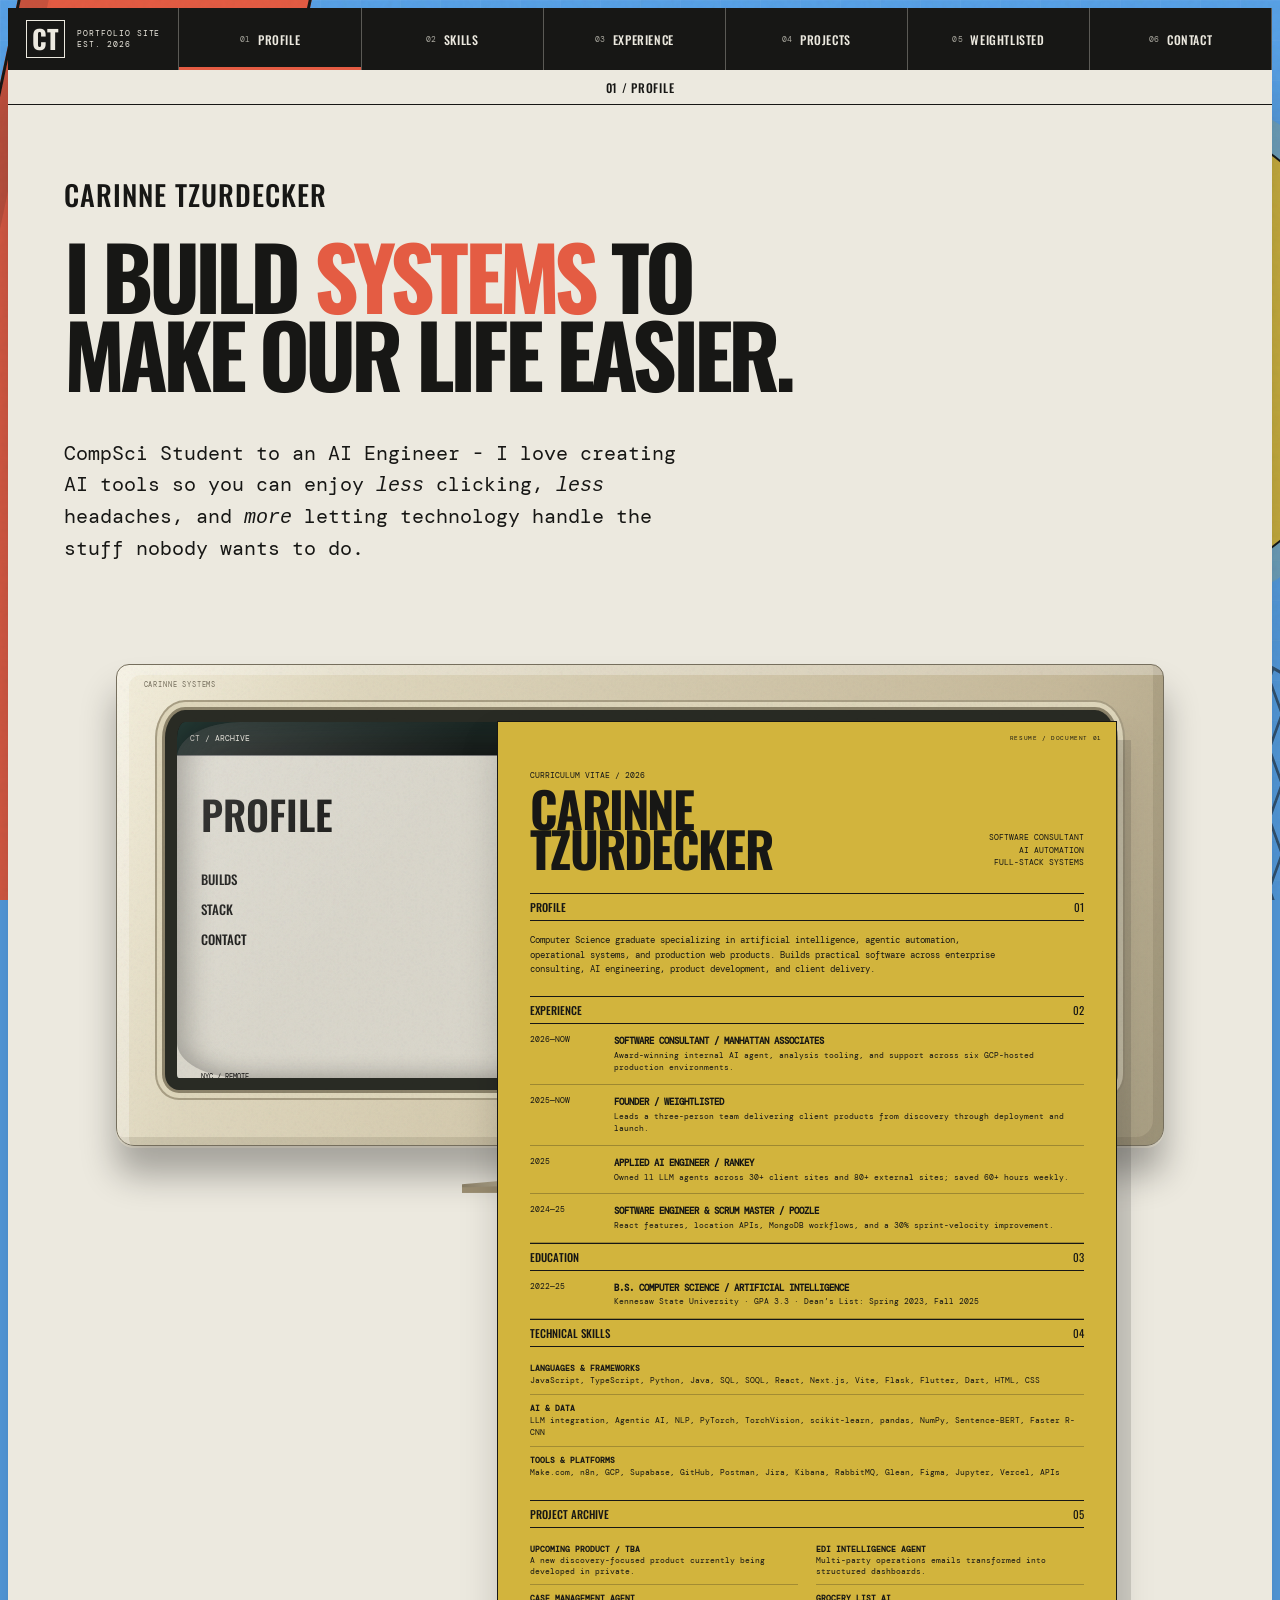
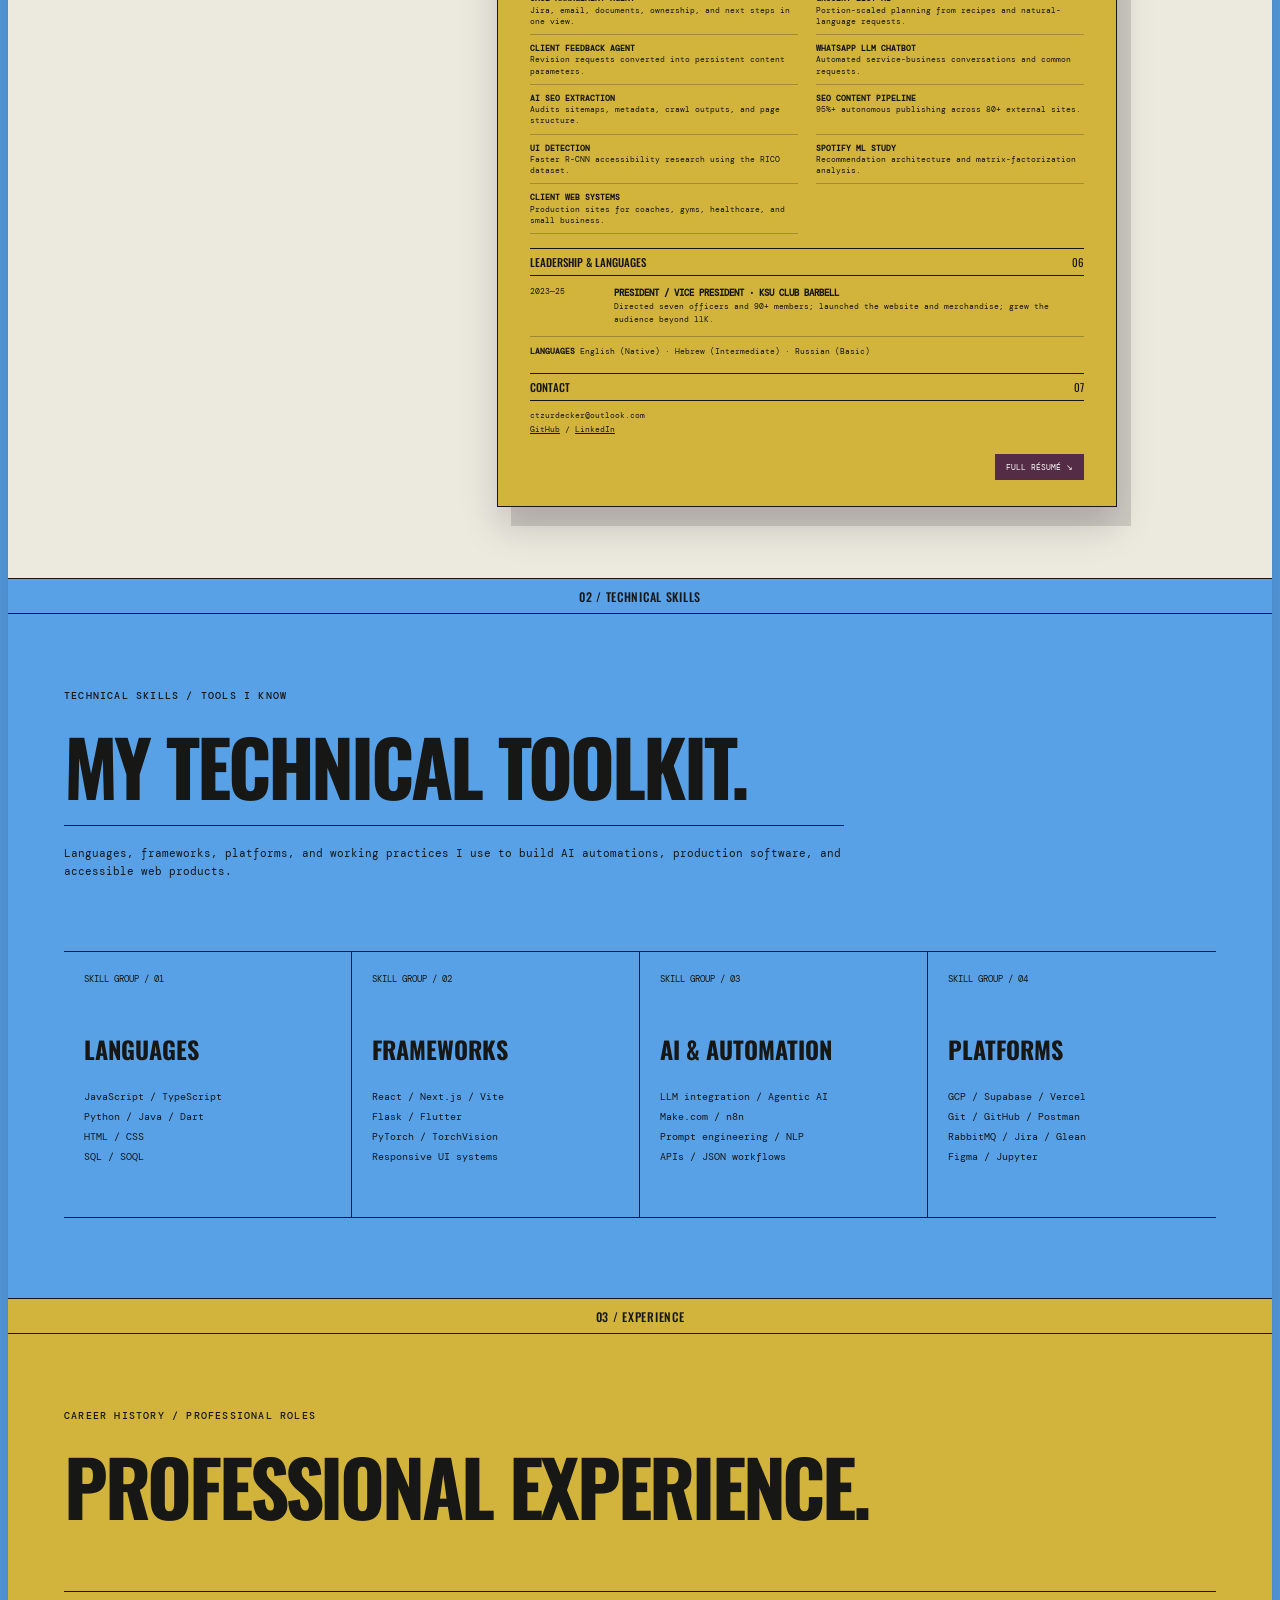
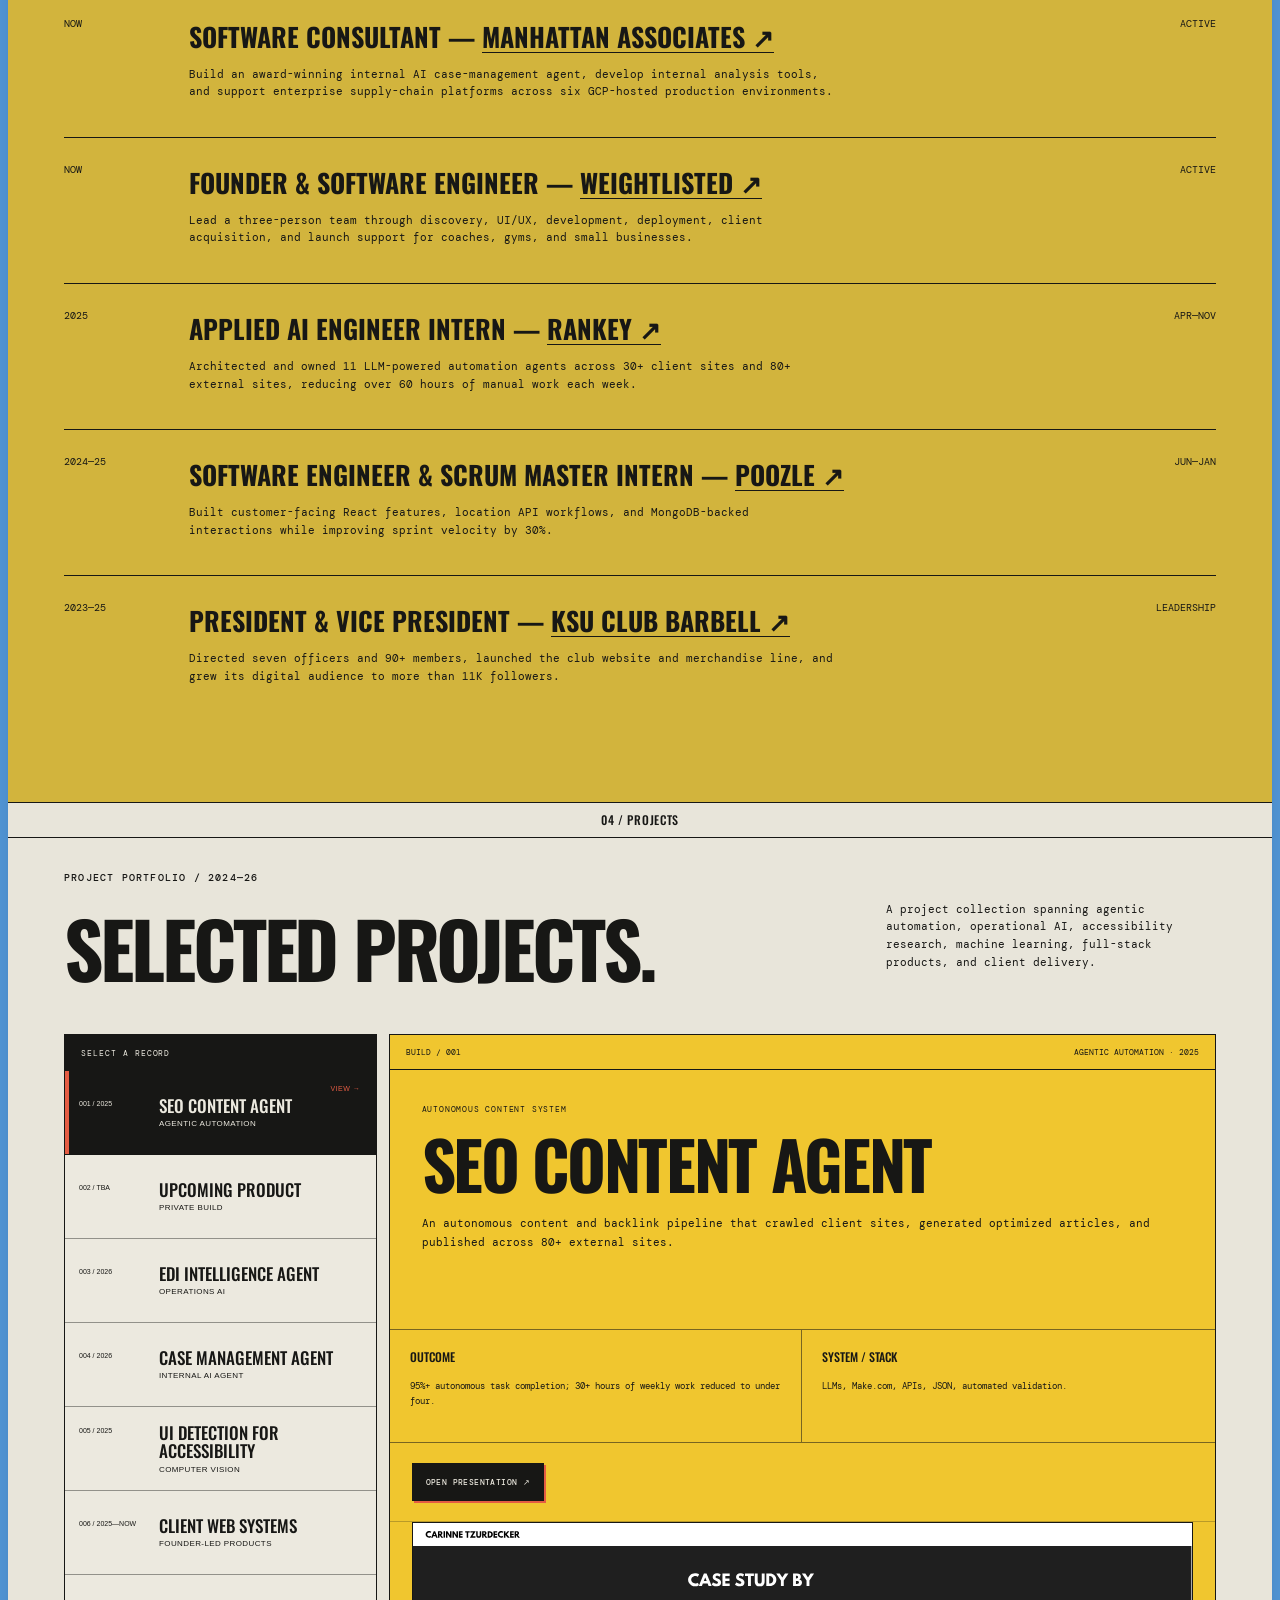
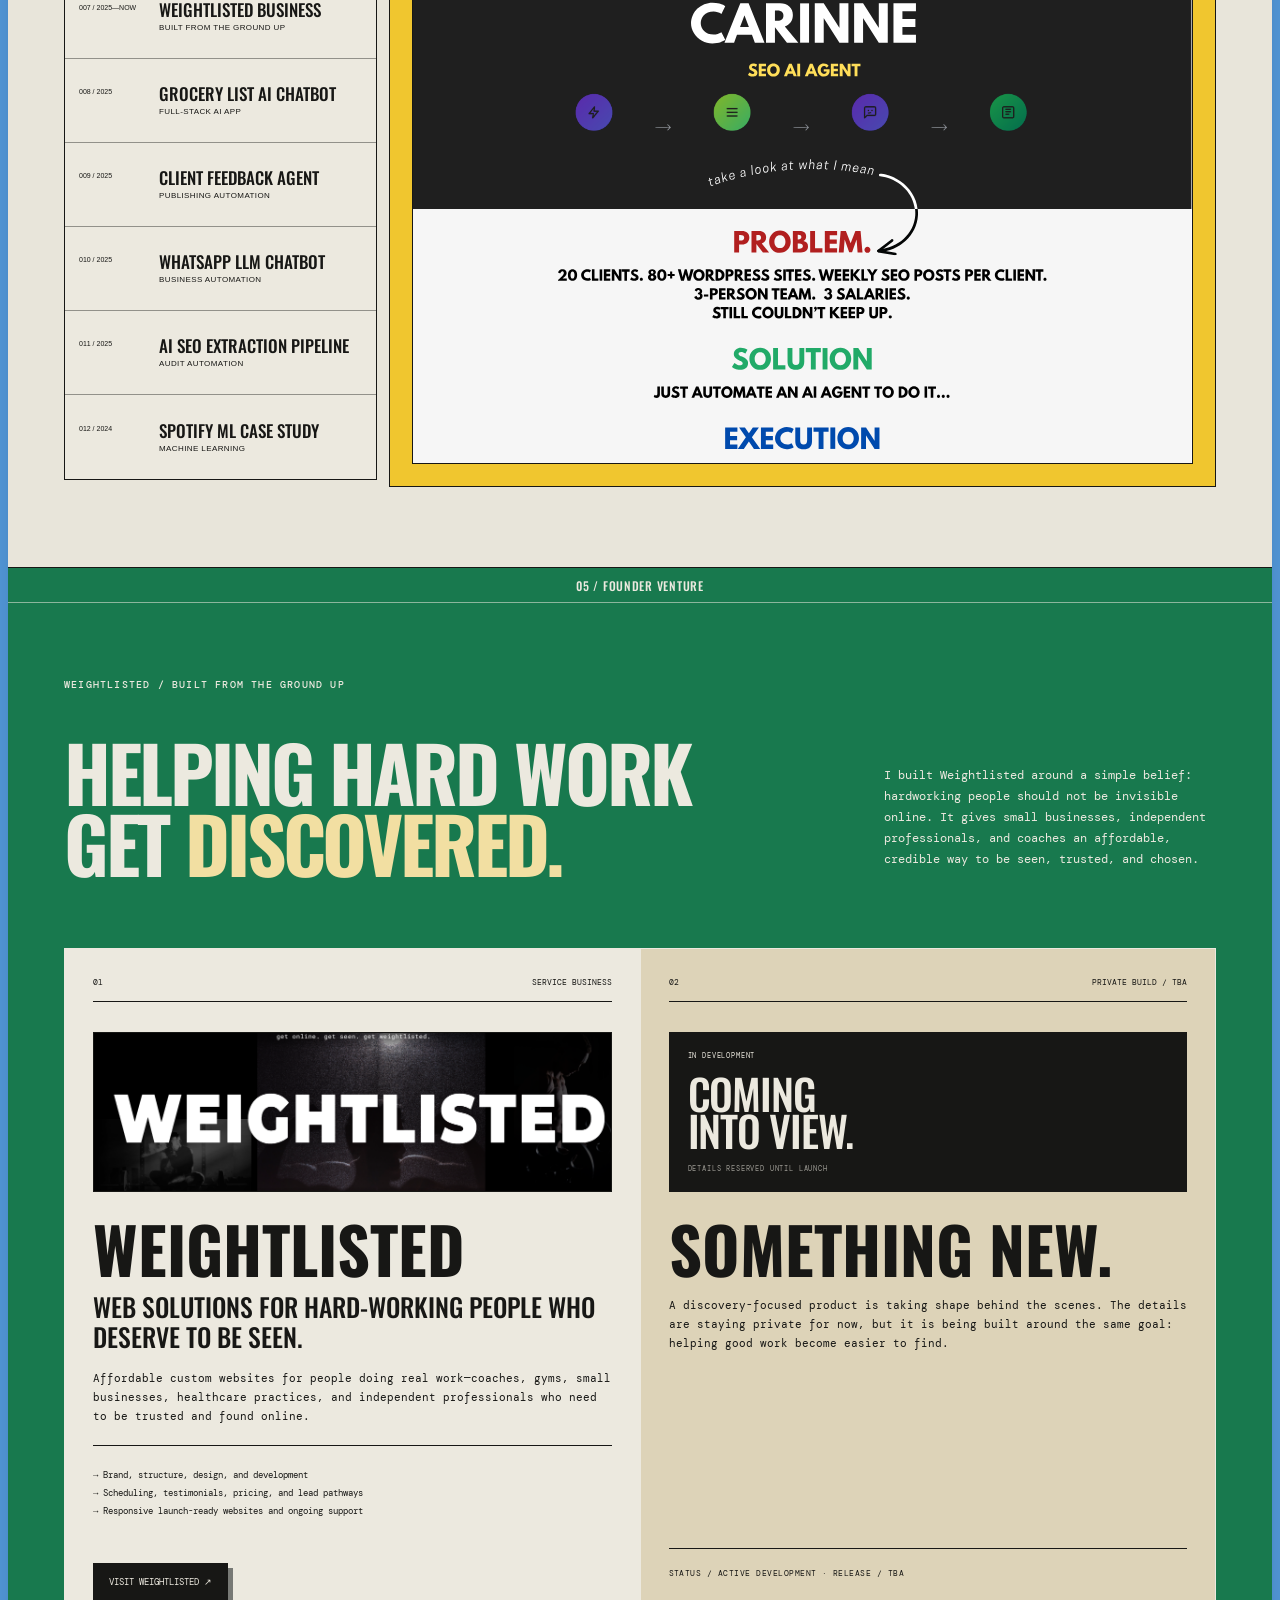
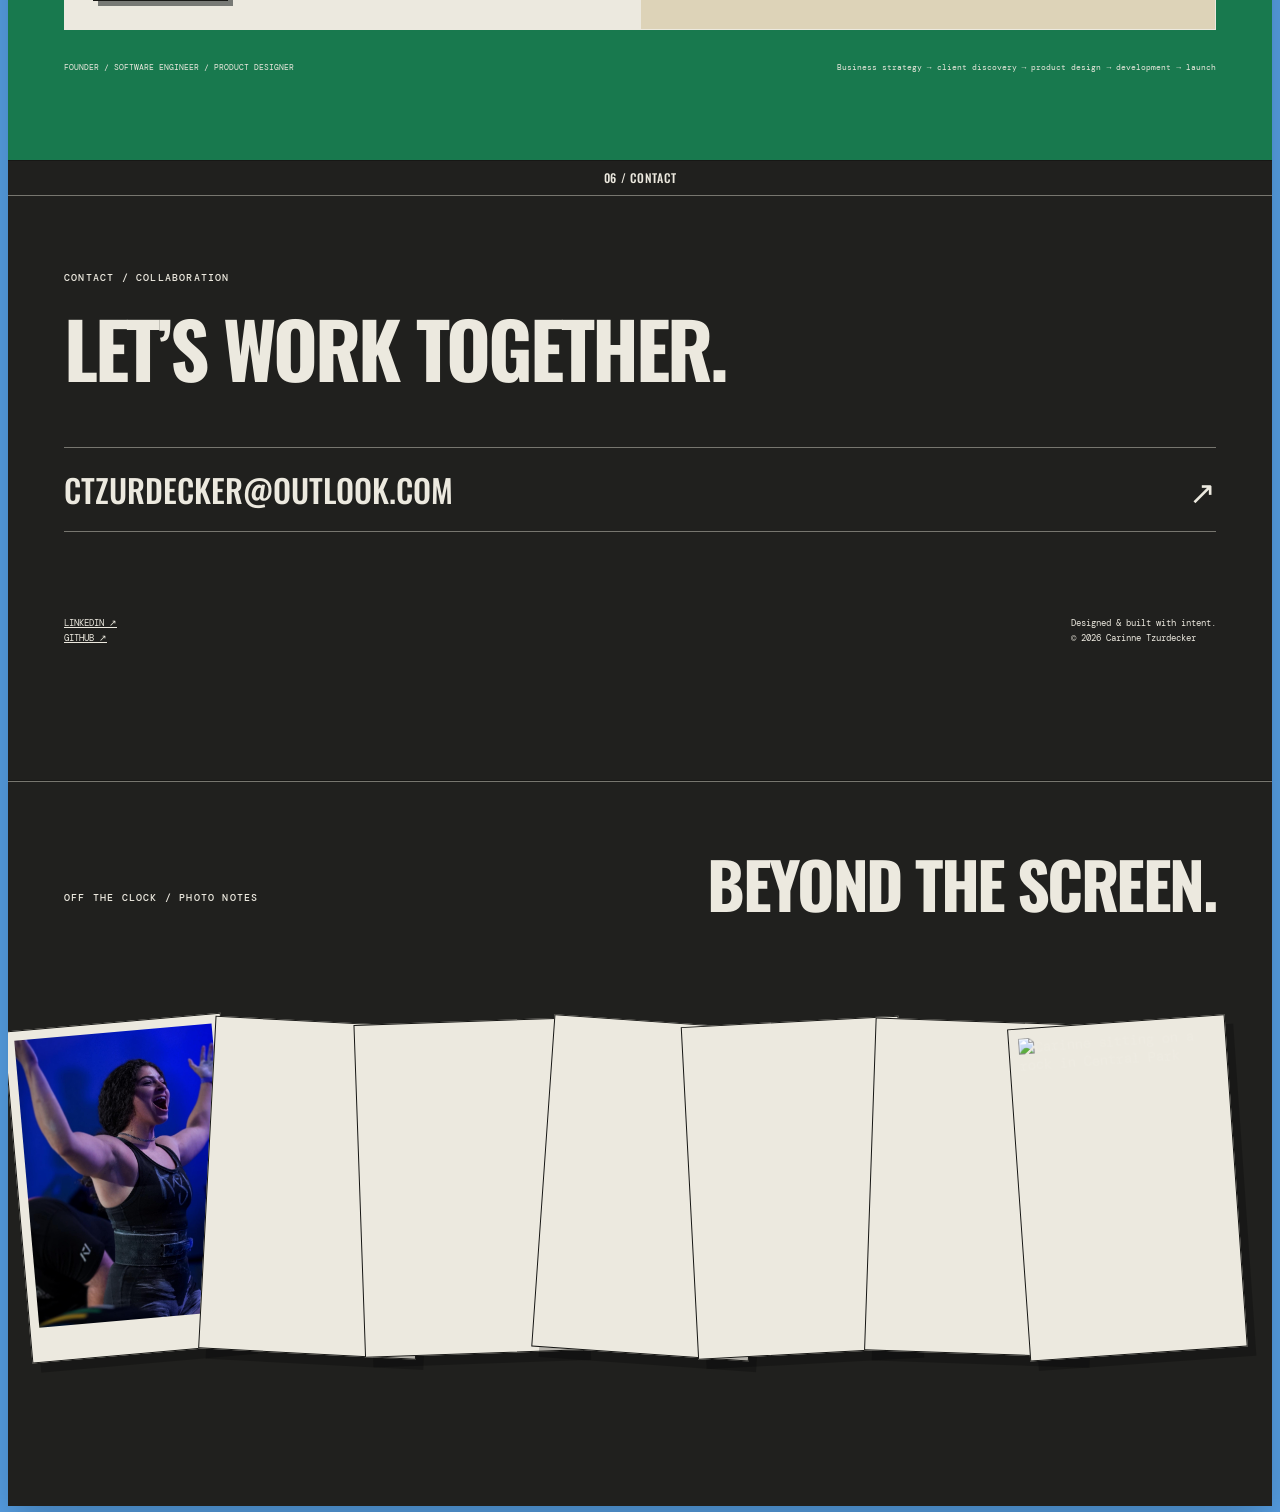
==== commit 2b9997a4: "Revise intro text with emphasis on key phrases Updated intro paragraph to enhance readability and em" ====
--- a/index.html
+++ b/index.html
@@ -44,7 +44,7 @@
       <div class="hero-copy">
         <p class="eyebrow hero-name">CARINNE TZURDECKER</p>
         <h1>I build <em>systems</em> to make our life easier.</h1>
-        <p class="intro">CompSci Student to an AI Engineer - I create AI tools so you can enjoy less clicking, less headaches, and more letting technology handle the stuff nobody wants to do.</p>
+        <p class="intro">CompSci Student to an AI Engineer - I love creating AI tools so you can enjoy <i>less</i> clicking, <i>less</i> headaches, and <i>more</i> letting technology handle the stuff nobody wants to do.</p>
        <!-- <div class="status-line">
           <span class="pulse"></span>
         </div>
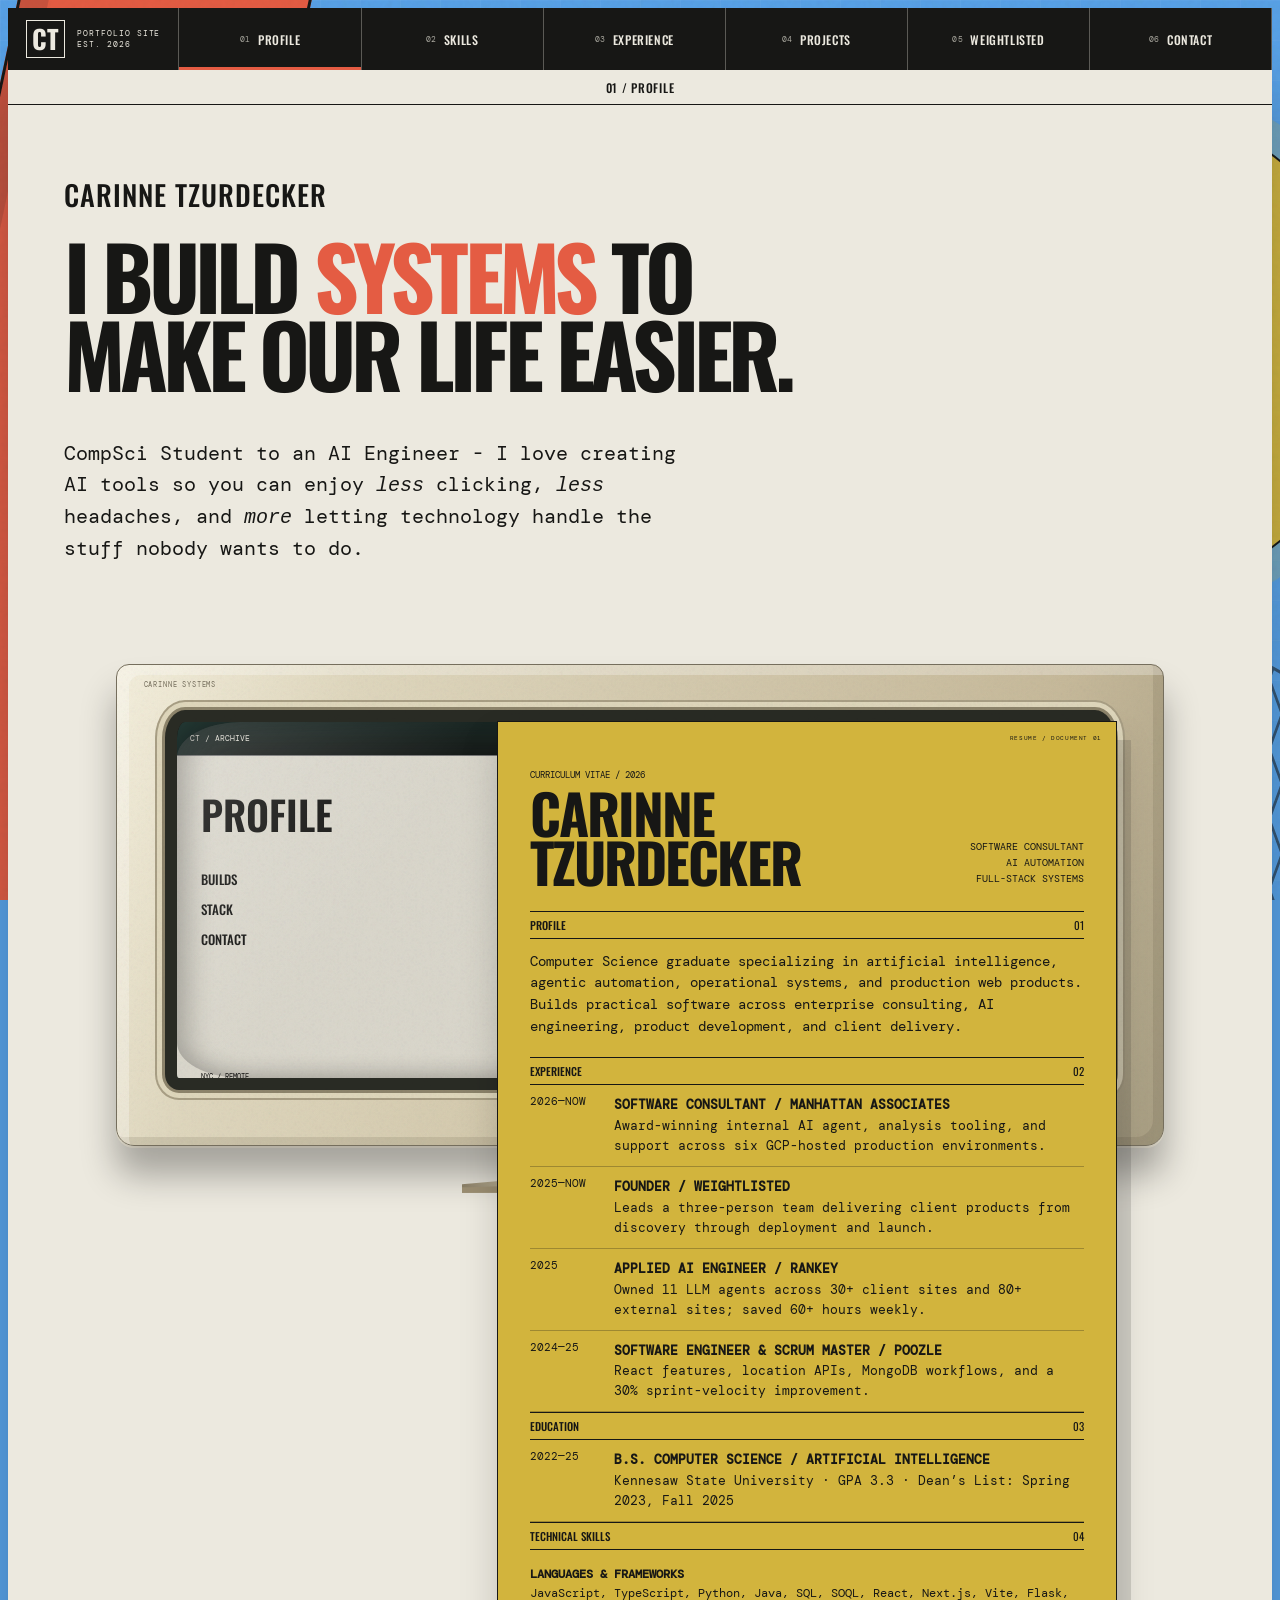
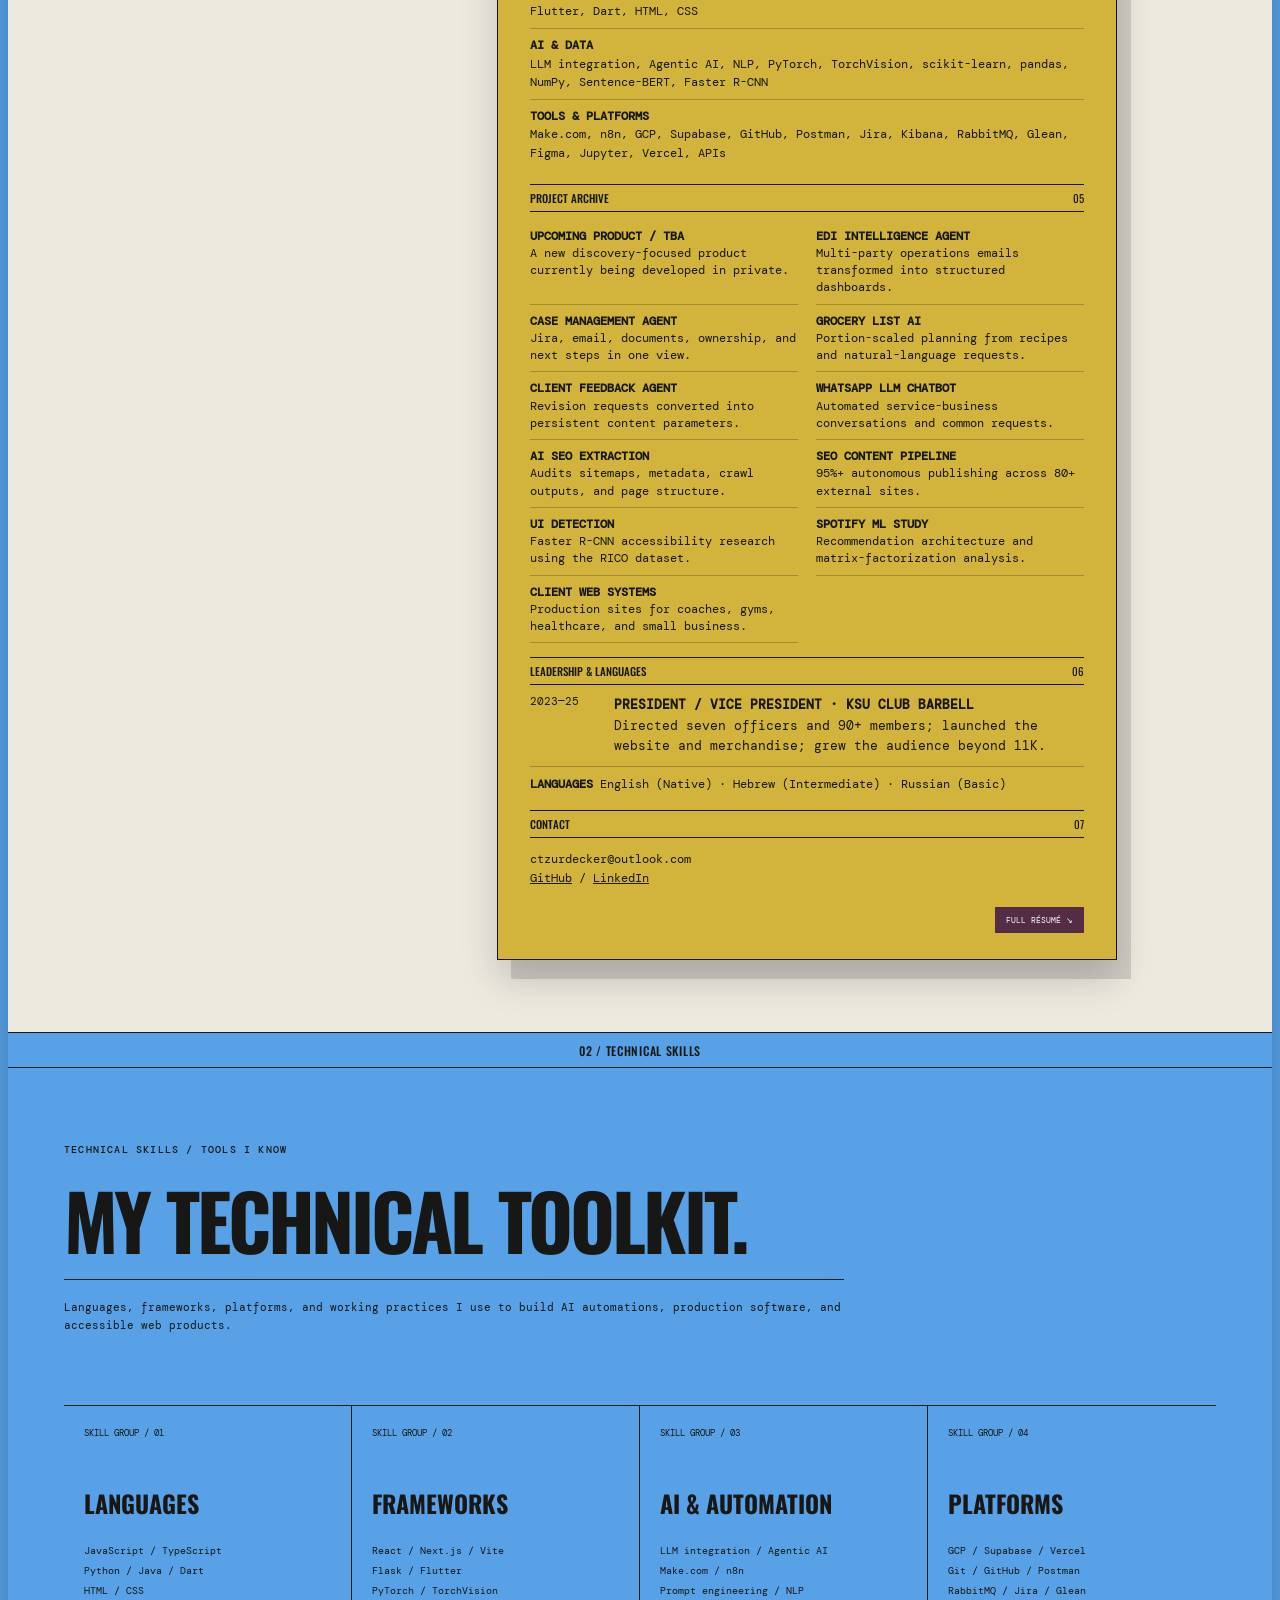
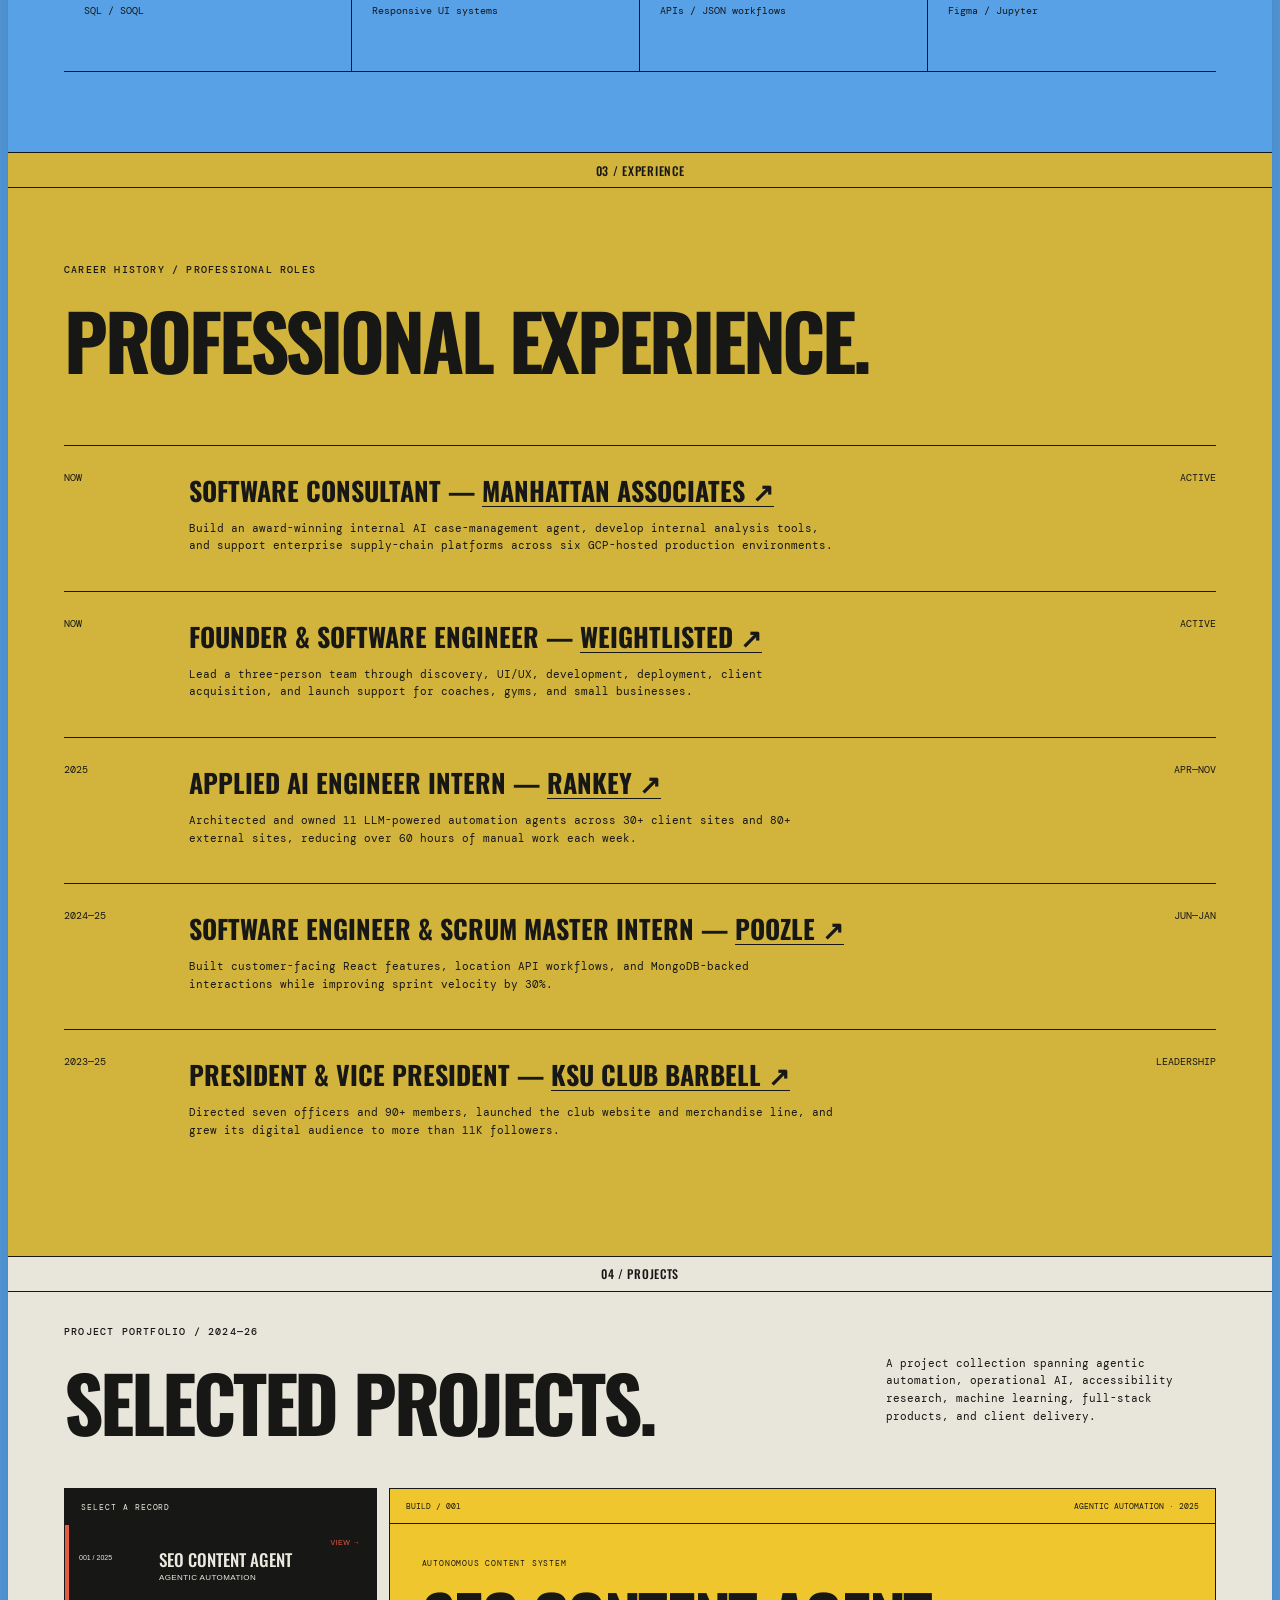
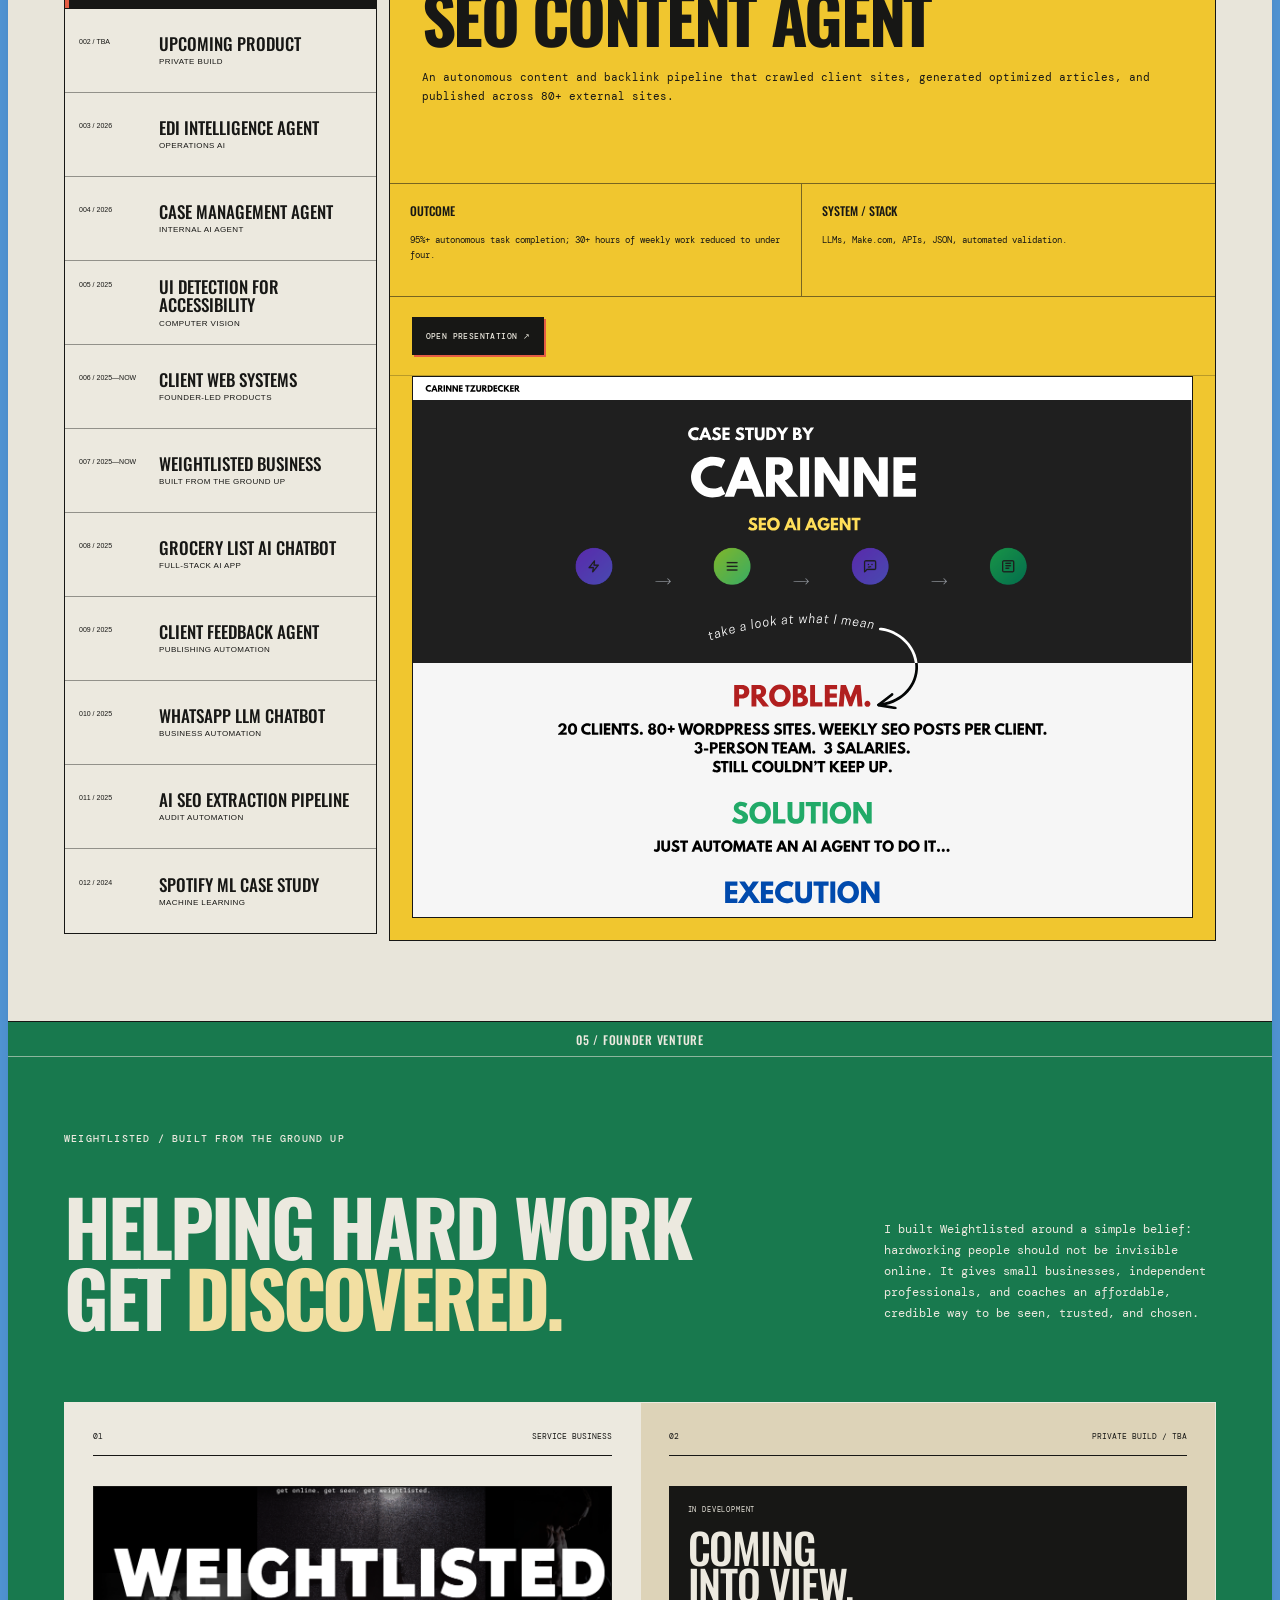
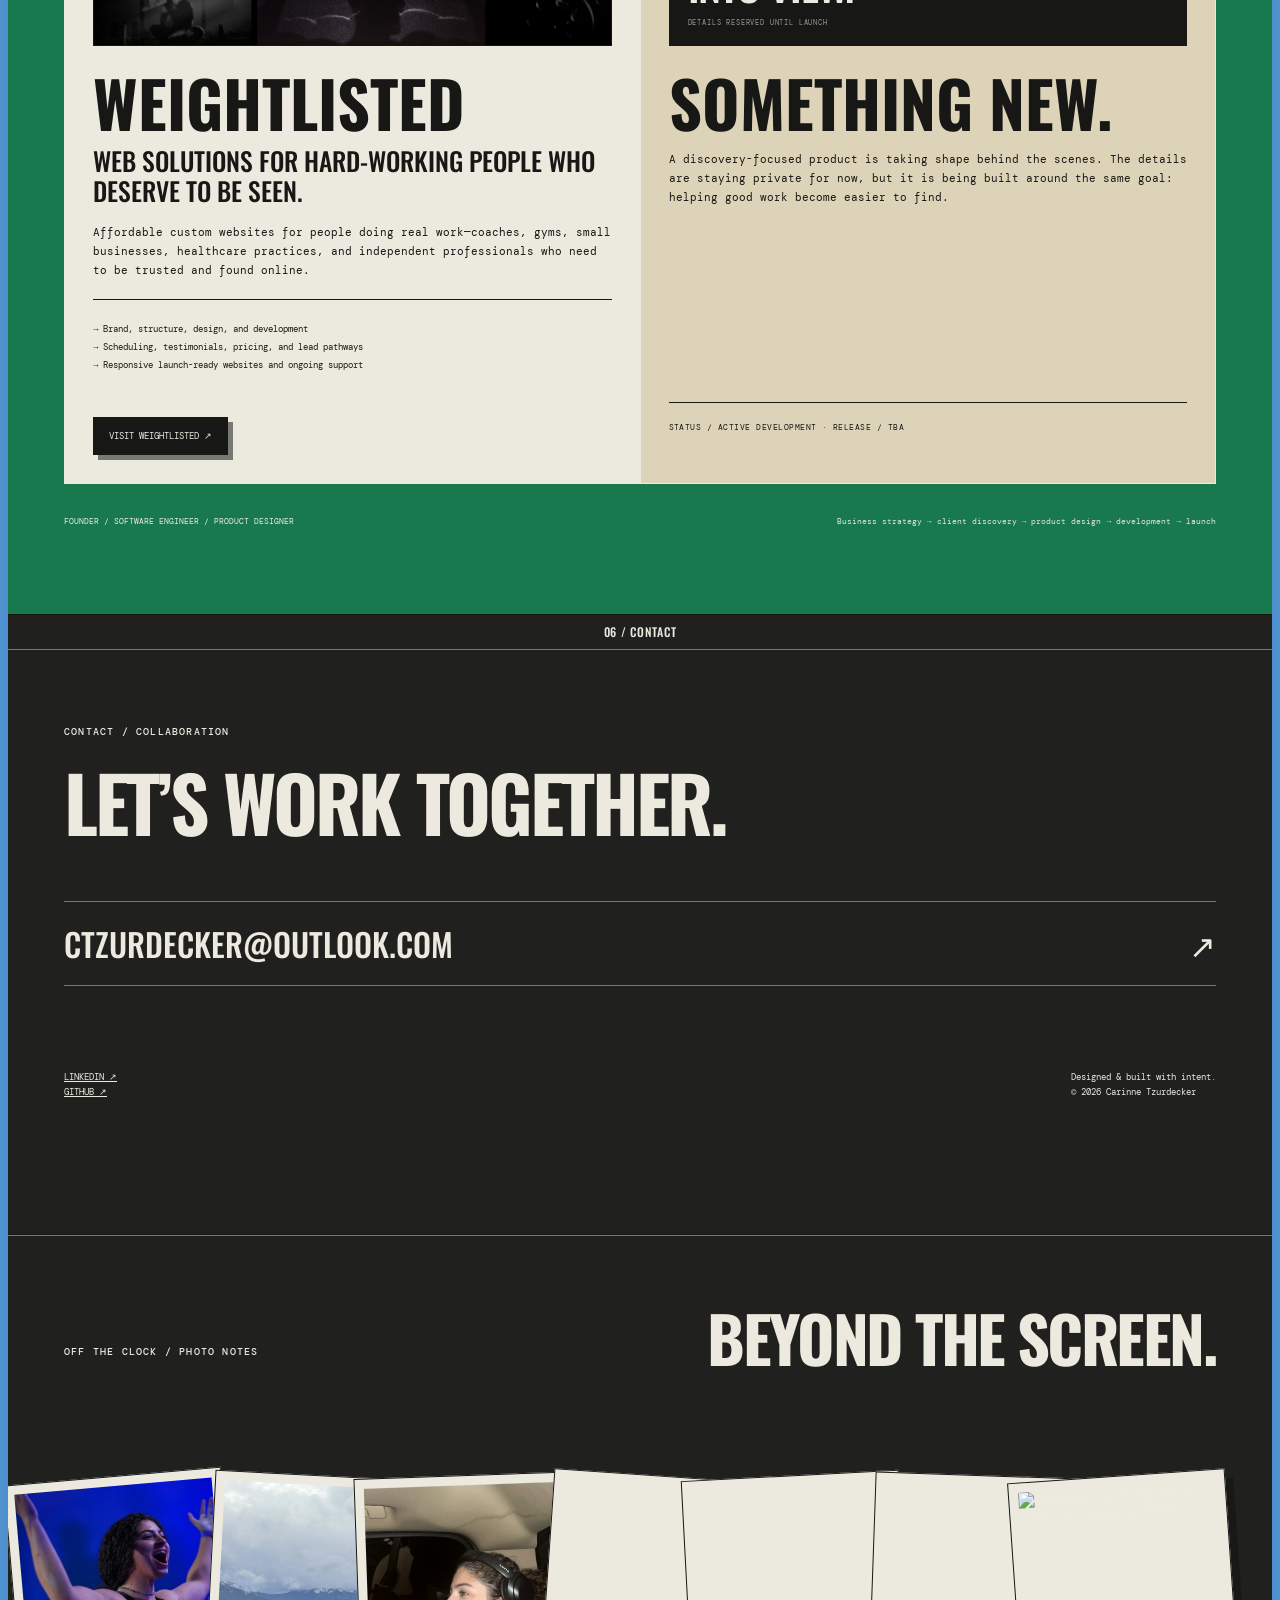
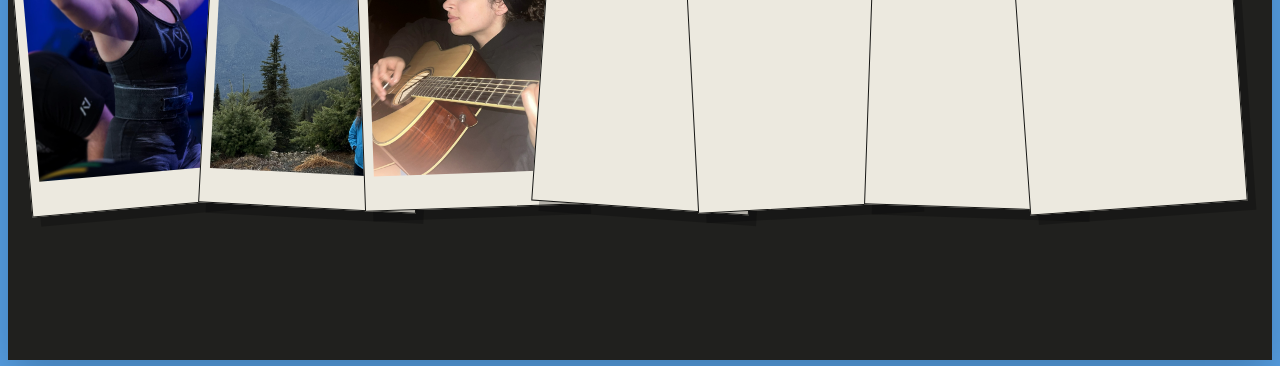
==== commit 0db30f99: "Improve resume typography legibility" ====
--- a/index.html
+++ b/index.html
@@ -9,7 +9,7 @@
   <link rel="preconnect" href="https://fonts.googleapis.com">
   <link rel="preconnect" href="https://fonts.gstatic.com" crossorigin>
   <link href="https://fonts.googleapis.com/css2?family=DM+Mono:wght@300;400;500&family=Oswald:wght@400;500;600;700&display=swap" rel="stylesheet">
-  <link rel="stylesheet" href="styles.css?v=20260630-33">
+  <link rel="stylesheet" href="styles.css?v=20261121-01">
 </head>
 <body>
   <div class="world" aria-hidden="true">
--- a/styles.css
+++ b/styles.css
@@ -84,21 +84,21 @@
 .resume-sheet { position: absolute; z-index: 6; width: 52%; height: fit-content; min-height: 0; left: 38%; top: 87px; padding: 30px 32px 26px; color: var(--ink); background: var(--yellow); border: 1px solid var(--ink); box-shadow: 14px 19px 0 rgba(23,23,21,.14), 0 20px 35px rgba(0,0,0,.17); transform: none; }
 .resume-sheet::before { content: "RESUME / DOCUMENT 01"; position: absolute; top: 12px; right: 14px; font-size: 6px; letter-spacing: .1em; }
 .resume-sheet header { display: flex; align-items: flex-end; justify-content: space-between; gap: 15px; margin: 12px 0 24px; }
-.resume-sheet header span { font-size: 8px; }.resume-sheet header h2 { margin-top: 6px; font-size: 49px; line-height: .83; letter-spacing: -.035em; }
-.resume-sheet header p { margin: 0; text-align: right; font-size: 8px; line-height: 1.6; }
+.resume-sheet header span { font-size: 9px; }.resume-sheet header h2 { margin-top: 6px; font-size: 55px; line-height: .9; letter-spacing: -.035em; }
+.resume-sheet header p { margin: 0; text-align: right; font-size: 10px; line-height: 1.6; }
 .resume-rule { display: flex; justify-content: space-between; border-top: 1px solid var(--ink); border-bottom: 1px solid var(--ink); padding: 5px 0; font: 500 11px "Oswald"; }
 .resume-rule b { font-weight: 400; }
-.resume-summary { font-size: 9px; line-height: 1.6; margin: 12px 0 20px; max-width: 88%; }
+.resume-summary { font-size: 13.5px; line-height: 1.6; margin: 12px 0 20px; max-width: 100%; }
 .resume-row { display: grid; grid-template-columns: 72px 1fr; gap: 12px; padding: 10px 0; border-bottom: 1px solid rgba(23,23,21,.28); }
-.resume-row time { font-size: 8px; }.resume-row p { margin: 0; font-size: 8px; line-height: 1.6; }.resume-row strong { font-size: 9px; }
+.resume-row time { font-size: 10.5px; }.resume-row p { margin: 0; font-size: 12.5px; line-height: 1.6; }.resume-row strong { font-size: 13px; }
 .resume-skill-groups { display:grid; grid-template-columns:1fr; gap:0; padding:8px 0 14px; }
-.resume-skill-groups p { margin:0; padding:7px 0; border-bottom:1px solid rgba(23,23,21,.25); font-size:8px; line-height:1.55; }
+.resume-skill-groups p { margin:0; padding:7px 0; border-bottom:1px solid rgba(23,23,21,.25); font-size:12px; line-height:1.55; }
 .resume-skill-groups p:last-child { border-bottom:0; }
 .resume-project-grid { display:grid; grid-template-columns:1fr 1fr; gap:0 18px; padding:8px 0 14px; }
-.resume-project-grid p { margin:0; padding:7px 0; border-bottom:1px solid rgba(23,23,21,.25); font-size:7.5px; line-height:1.5; }
-.resume-project-grid strong,.resume-skill-groups strong { font-size:8px; }
-.resume-languages { margin:8px 0 16px; font-size:8px; line-height:1.55; }
-.resume-contact { font-size: 8px; line-height: 1.65; }
+.resume-project-grid p { margin:0; padding:7px 0; border-bottom:1px solid rgba(23,23,21,.25); font-size:11.5px; line-height:1.5; }
+.resume-project-grid strong,.resume-skill-groups strong { font-size:12px; }
+.resume-languages { margin:8px 0 16px; font-size:12px; line-height:1.55; }
+.resume-contact { font-size: 12px; line-height: 1.65; }
 .resume-download { position: static; display:table; margin:18px 0 0 auto; padding:8px 11px; background:#542c46; color:white; font-size:8px; text-decoration:none; }
 .section-heading { margin-bottom: 70px; }
 .section-heading h2 { font-size:clamp(54px,6vw,92px); line-height:.92; letter-spacing:-.04em; }
@@ -283,7 +283,7 @@
   .screen-menu { padding: 22px 15px; }.screen-menu p { font-size: 25px; }.screen-menu small { display: none; }
   .screen-note { padding: 25px 18px; }.screen-note > p { font-size: 19px; margin: 18px 0; }
   .resume-sheet { width: 90%; height:fit-content; left: 10%; top: 73px; min-height: 0; padding: 28px 22px 24px; transform: none; }
-  .resume-sheet header h2 { font-size: 40px; }
+  .resume-sheet header h2 { font-size: 45px; }
   .log-section { padding-top: 85px; }
   h1 { font-size: clamp(60px, 20vw, 100px); }
   .section-heading.split { display: block; }.section-heading.split > p { margin-top: 30px; }
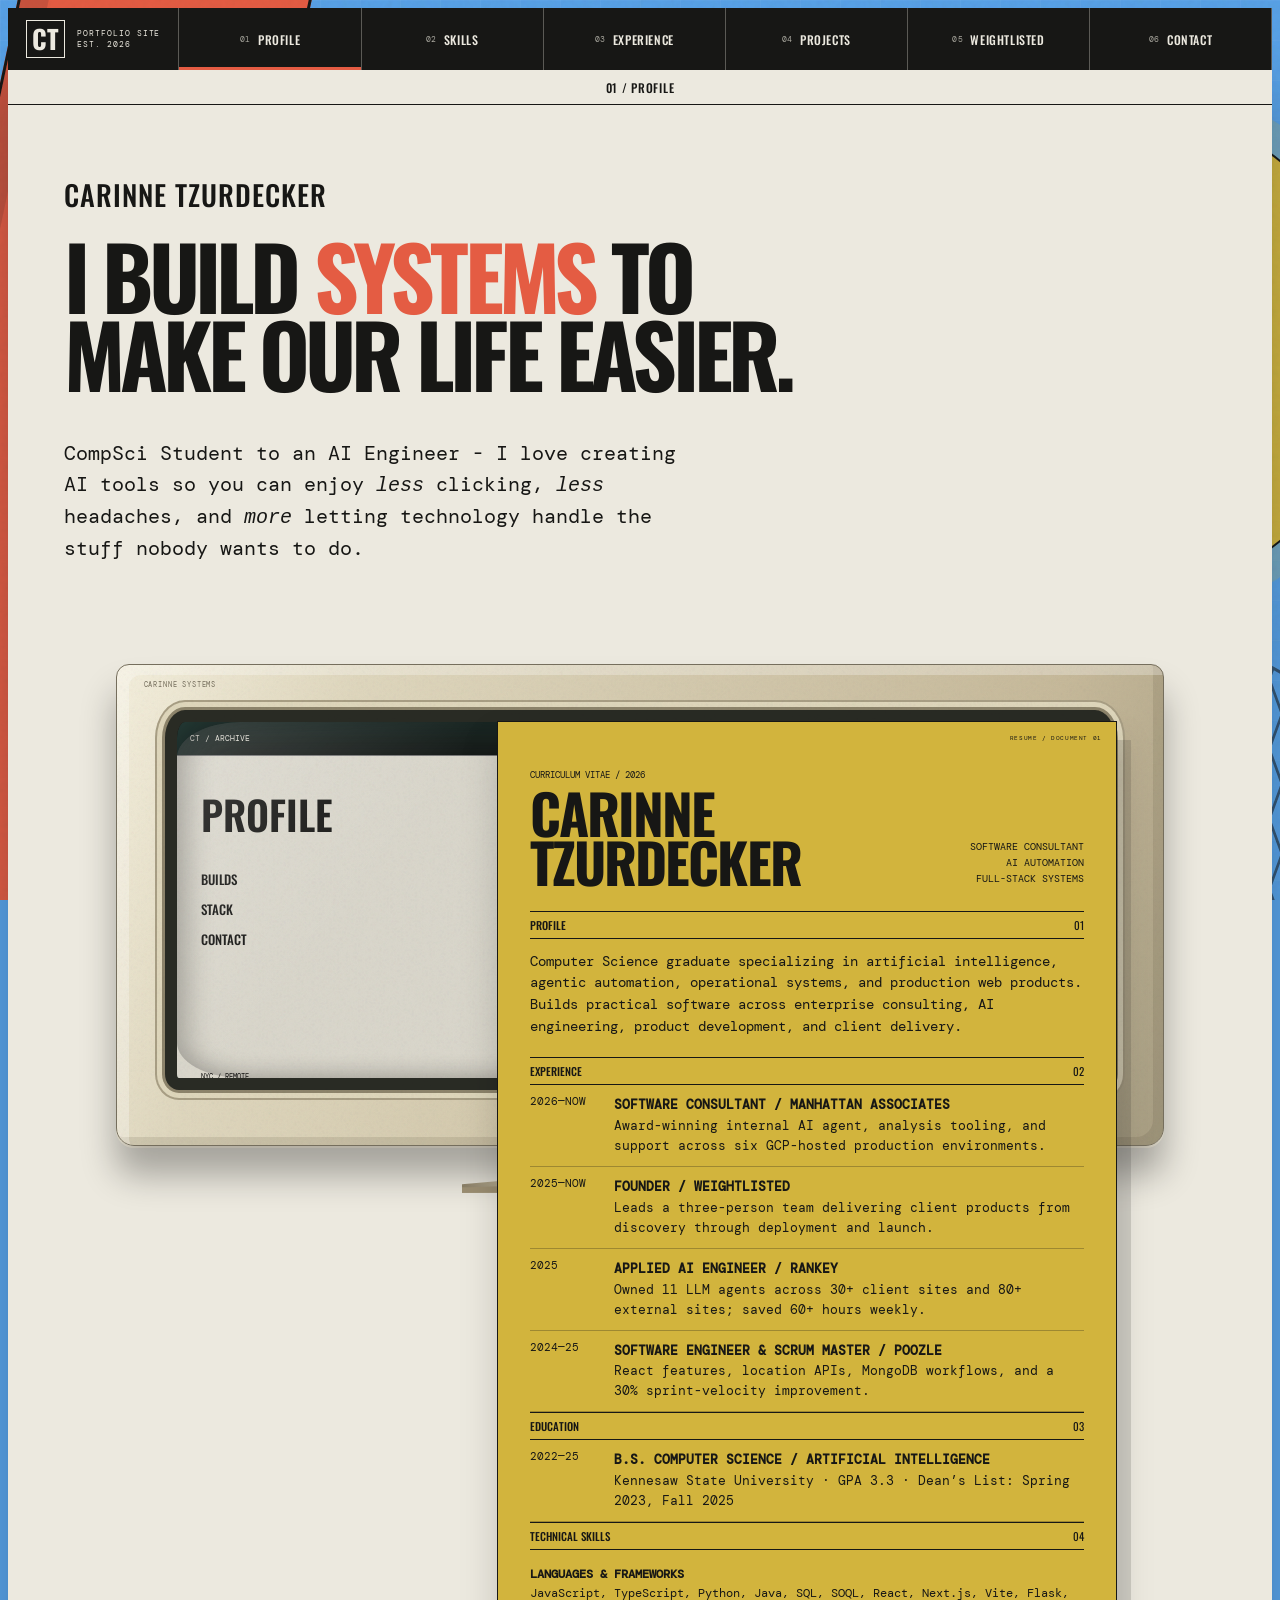
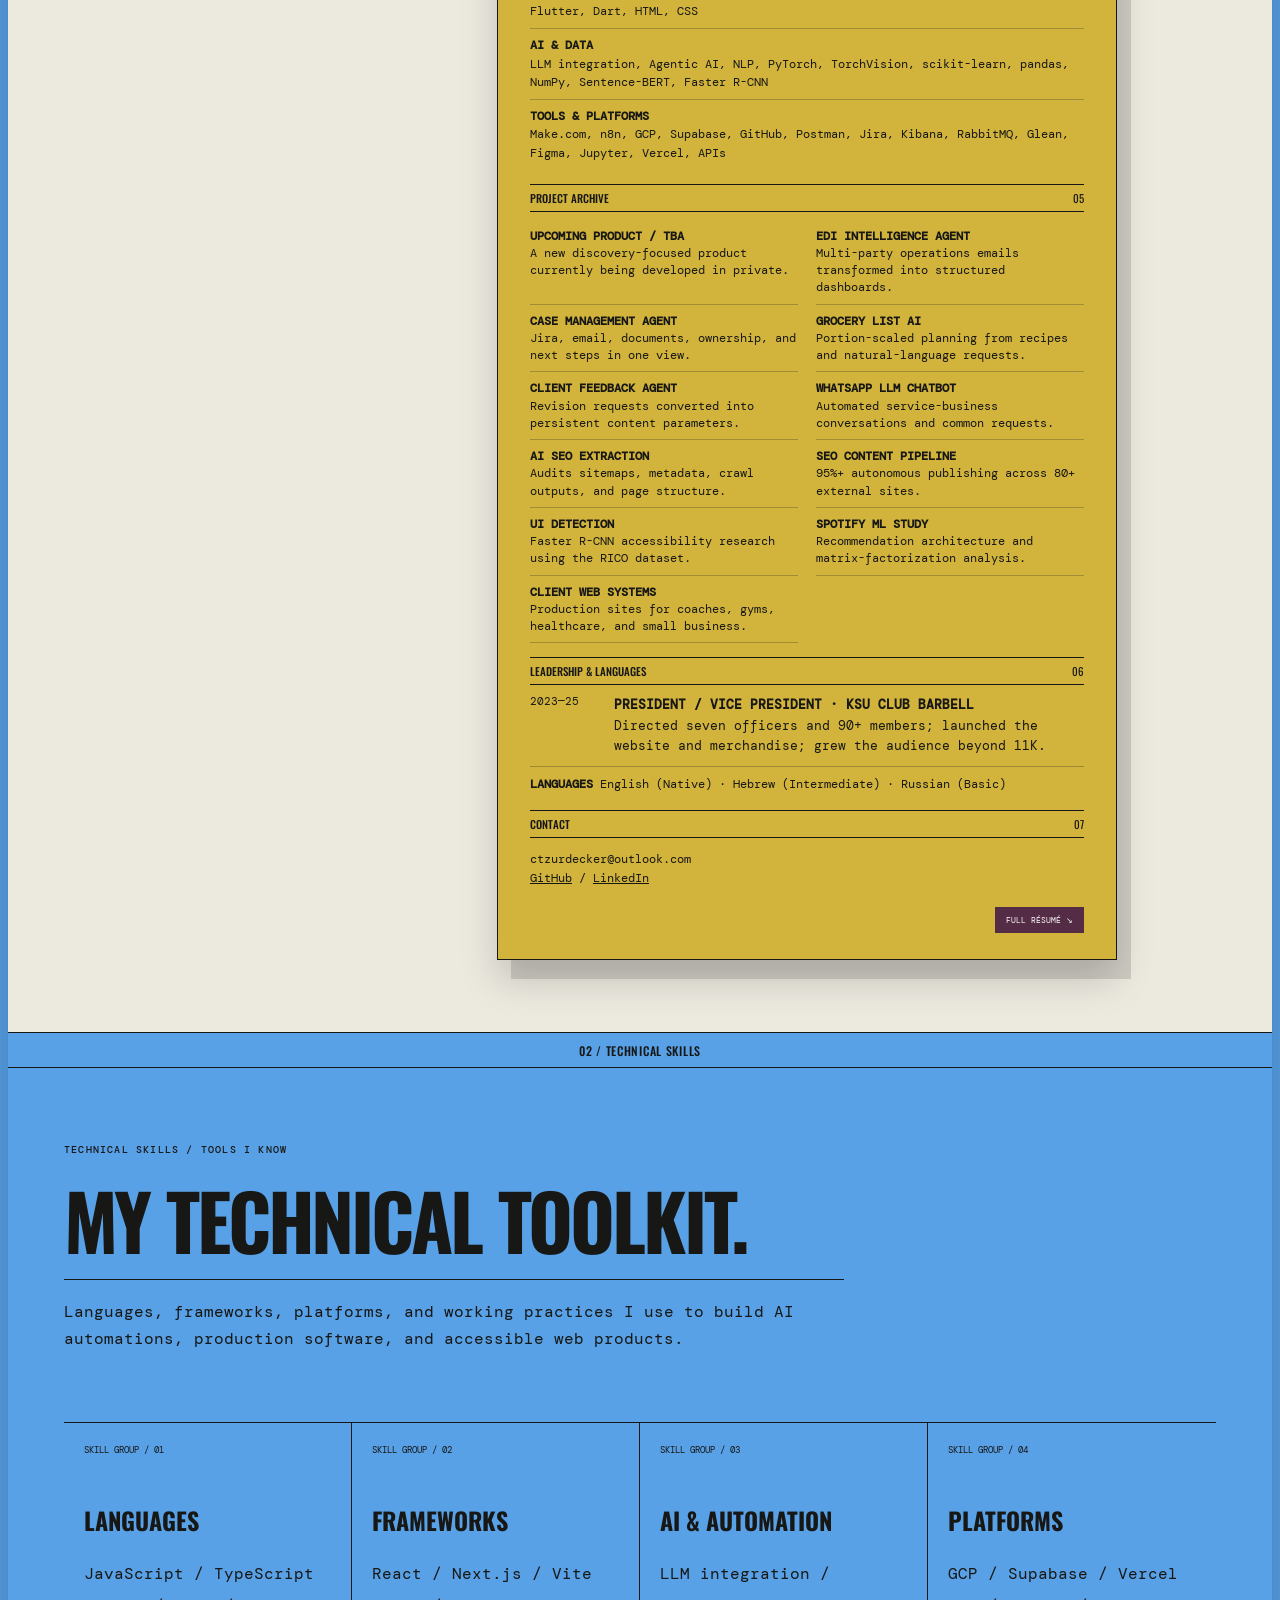
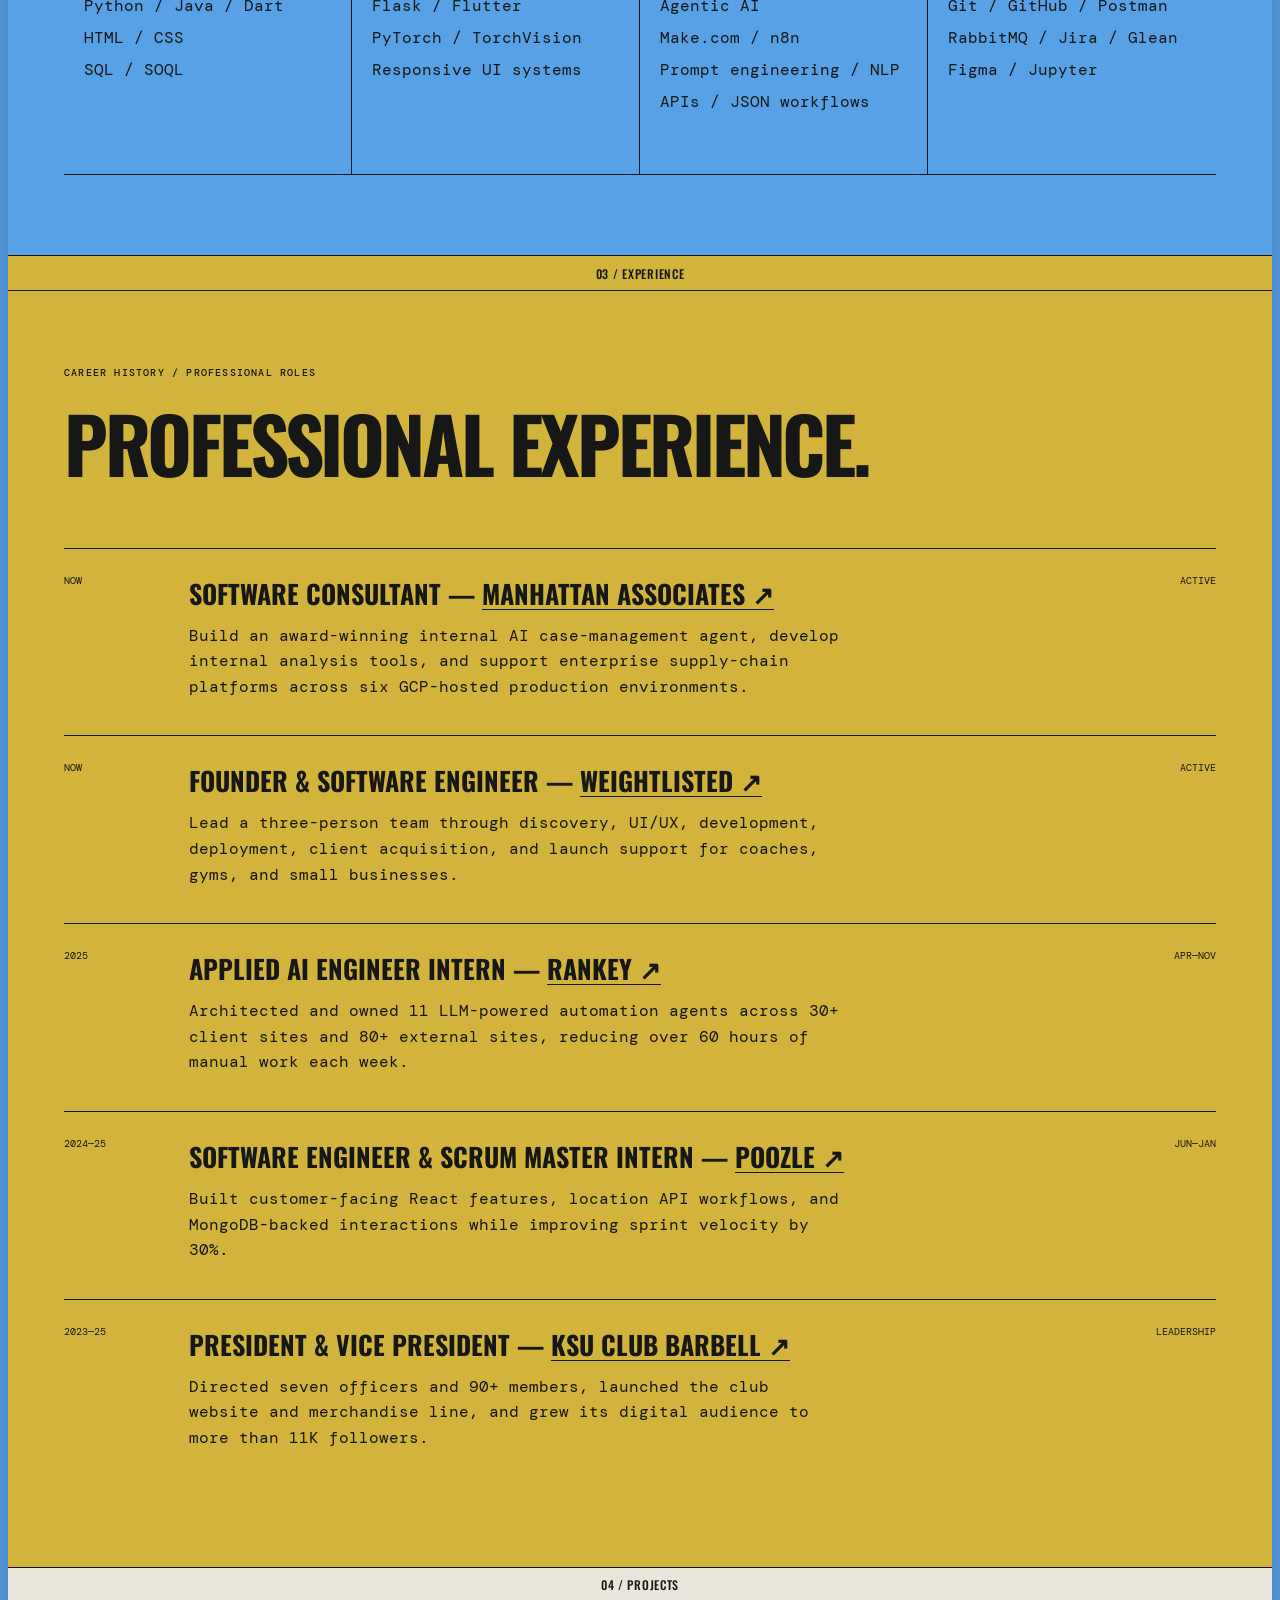
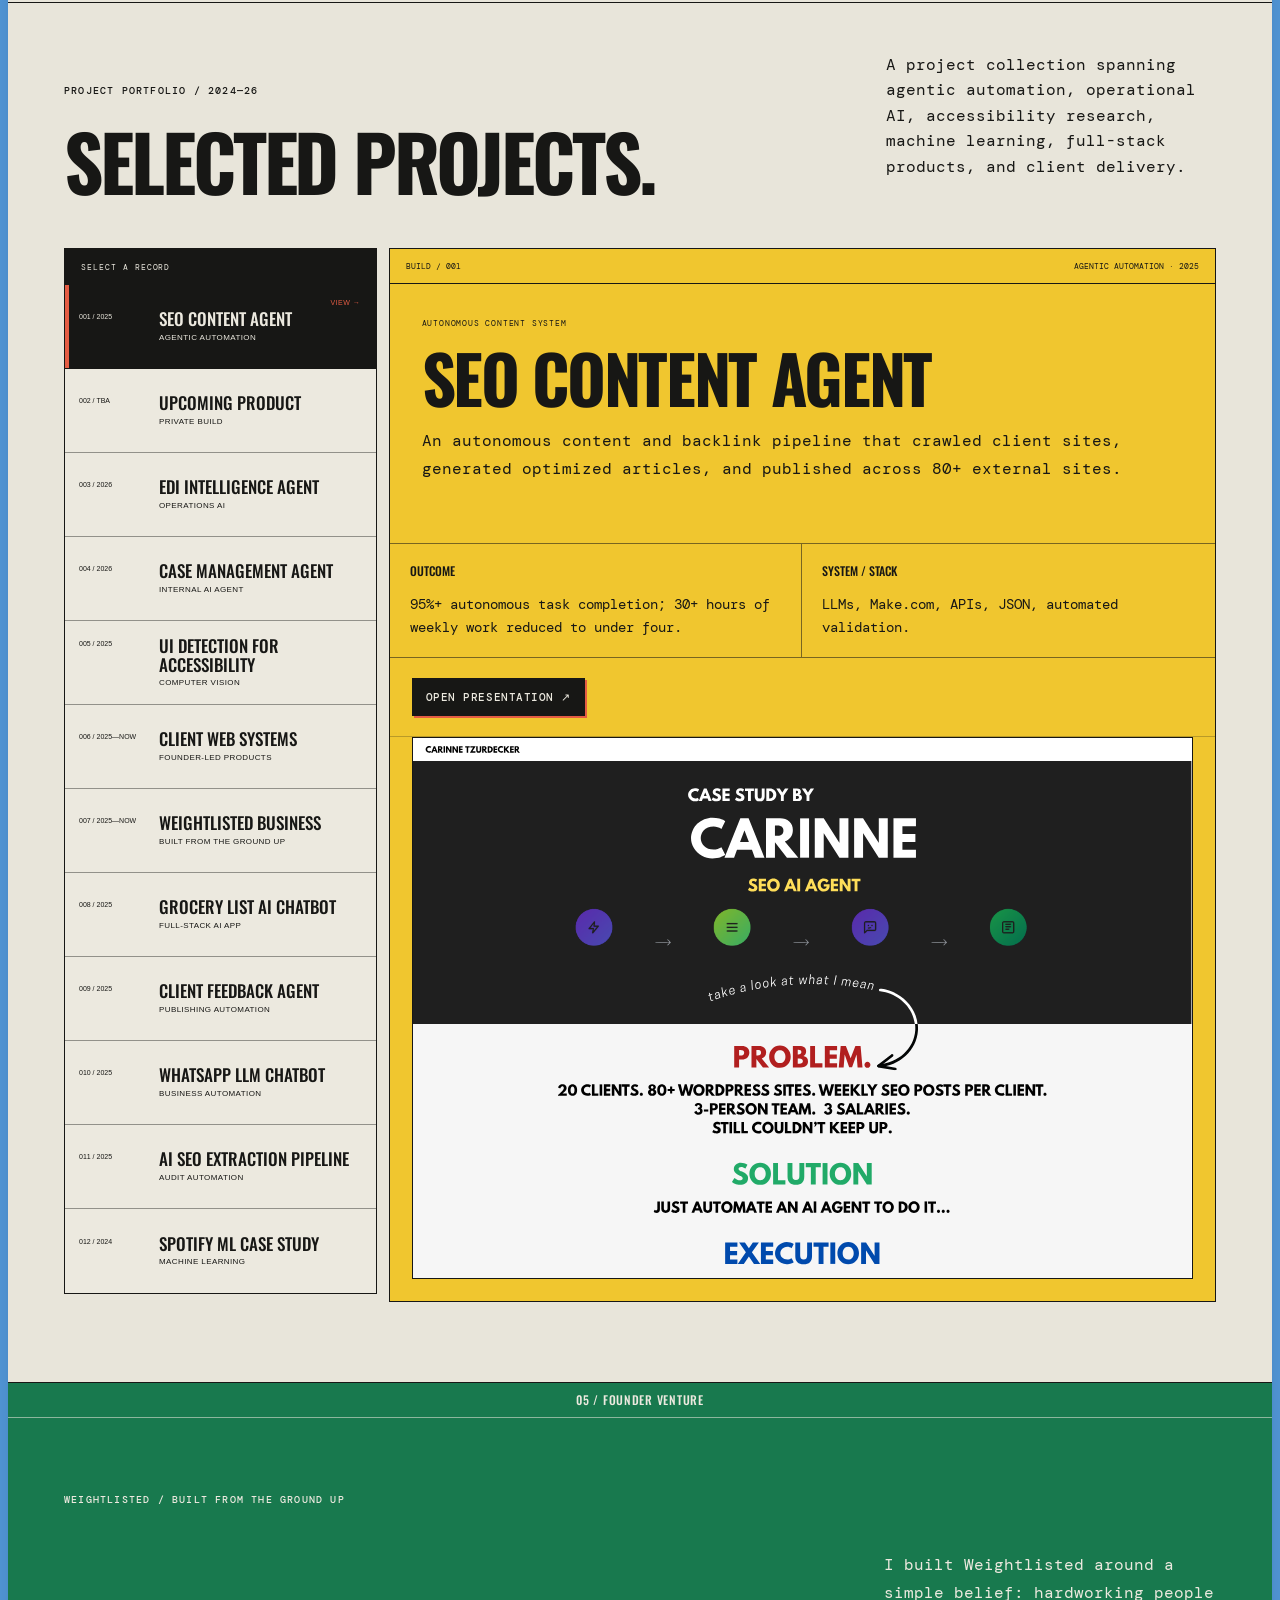
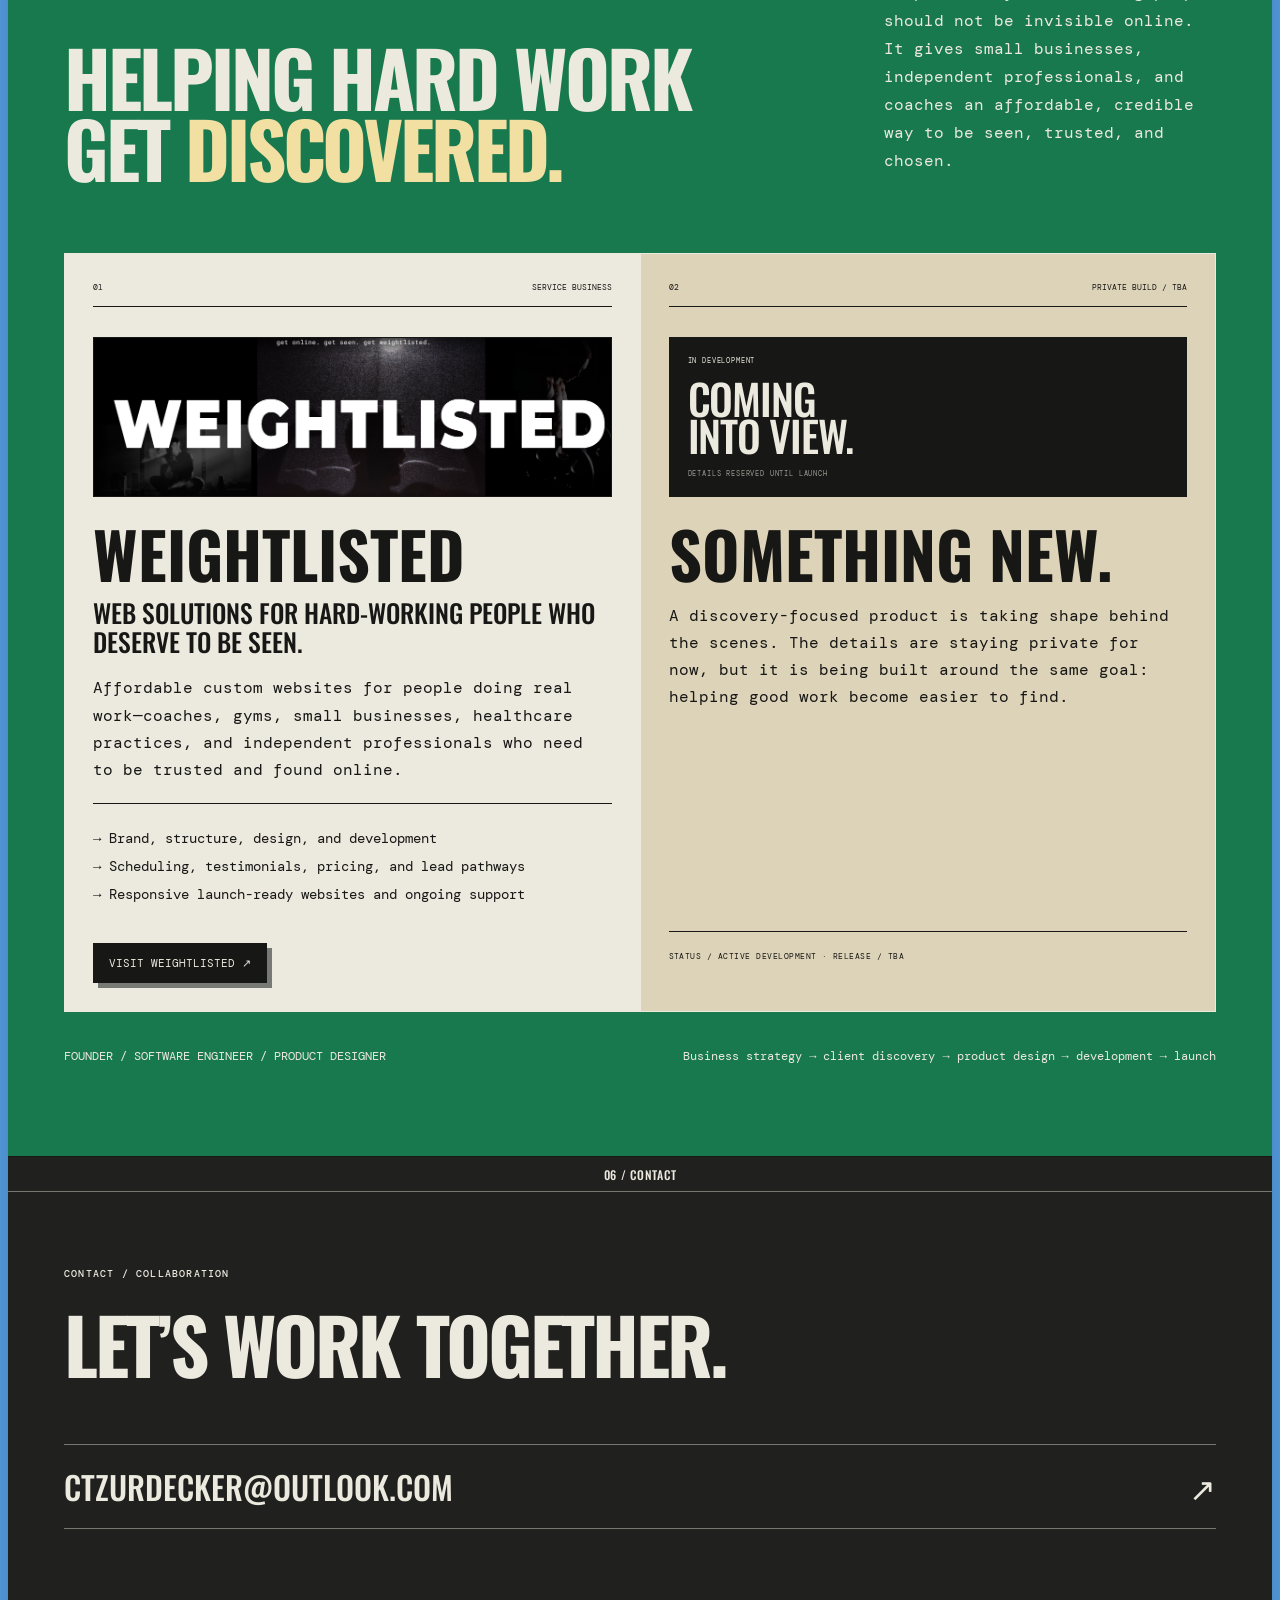
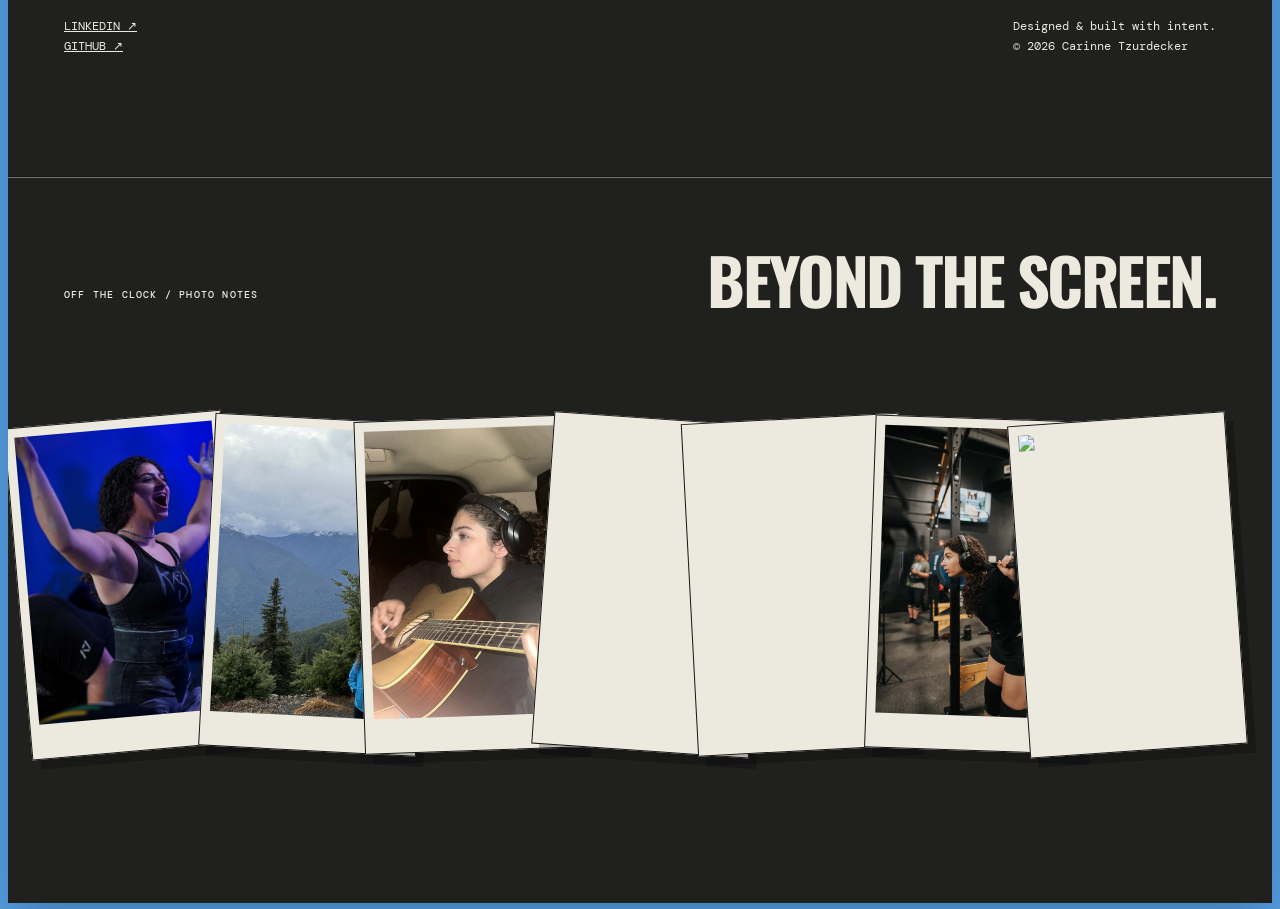
==== commit c0e4e6bc: "Increase portfolio body text for readability" ====
--- a/index.html
+++ b/index.html
@@ -9,7 +9,7 @@
   <link rel="preconnect" href="https://fonts.googleapis.com">
   <link rel="preconnect" href="https://fonts.gstatic.com" crossorigin>
   <link href="https://fonts.googleapis.com/css2?family=DM+Mono:wght@300;400;500&family=Oswald:wght@400;500;600;700&display=swap" rel="stylesheet">
-  <link rel="stylesheet" href="styles.css?v=20261121-01">
+  <link rel="stylesheet" href="styles.css?v=20261121-02">
 </head>
 <body>
   <div class="world" aria-hidden="true">
--- a/styles.css
+++ b/styles.css
@@ -265,6 +265,22 @@
 .photo-card:focus-visible { z-index:21; outline:0; transform:translateY(-26px) rotate(0) scale(1.06); box-shadow:15px 20px 0 rgba(0,0,0,.38); }
 .photo-card:focus-visible::after { content:""; position:absolute; inset:5px; border:3px solid var(--red); pointer-events:none; }
 
+/* Readable body copy, independent of the display heading scale. */
+.section-heading.split > p,
+.log-list p,
+.project-viewer-hero > p:last-child,
+.venture-card > p,
+.stack-intro { font-size:16px; }
+.stack-grid p,
+.venture-intro { font-size:16px; }
+.project-viewer-facts p,
+.venture-card ul { font-size:14px; }
+.status-line,
+.contact-footer,
+.venture-footer { font-size:12px; }
+.project-viewer-actions a,
+.venture-card > a { font-size:11px; }
+
 @media (max-width: 760px) {
   .site-header, main { width: calc(100% - 8px); }
   .site-header { margin-top: 4px; justify-content: space-between; }
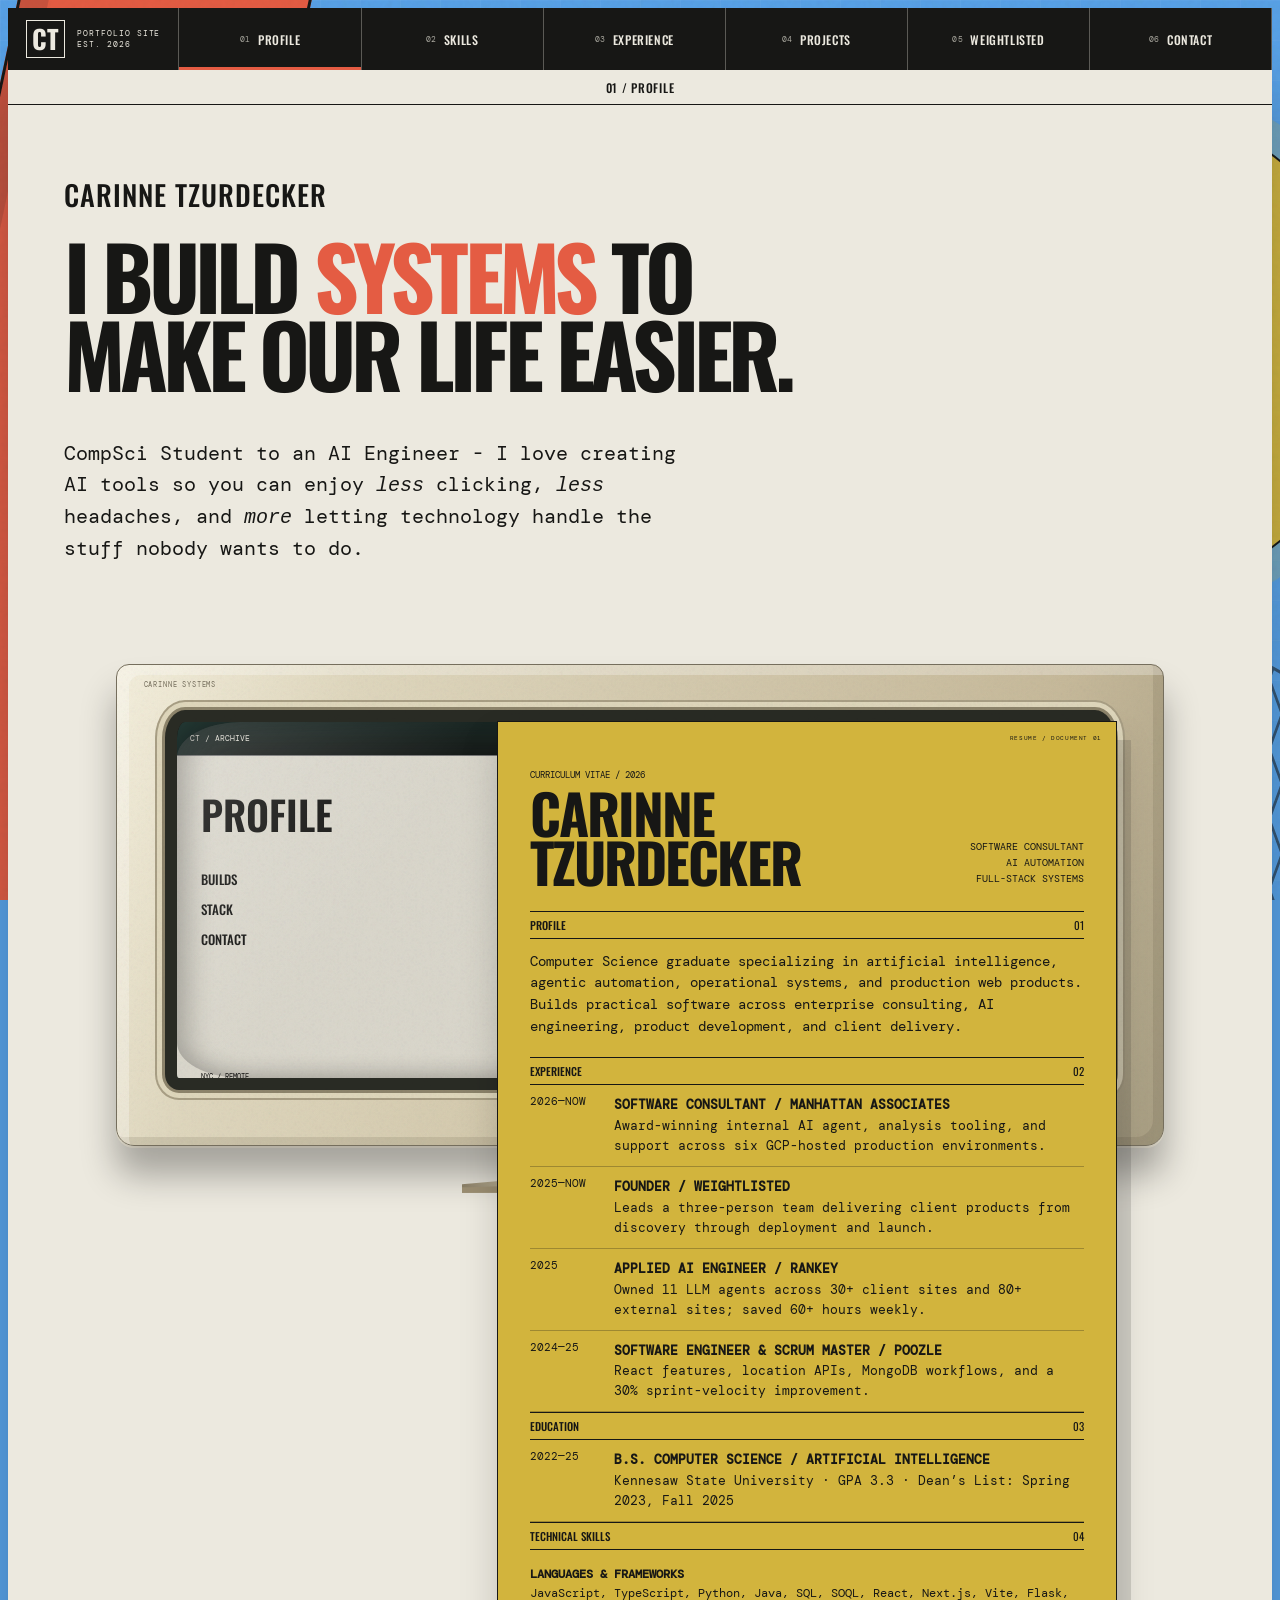
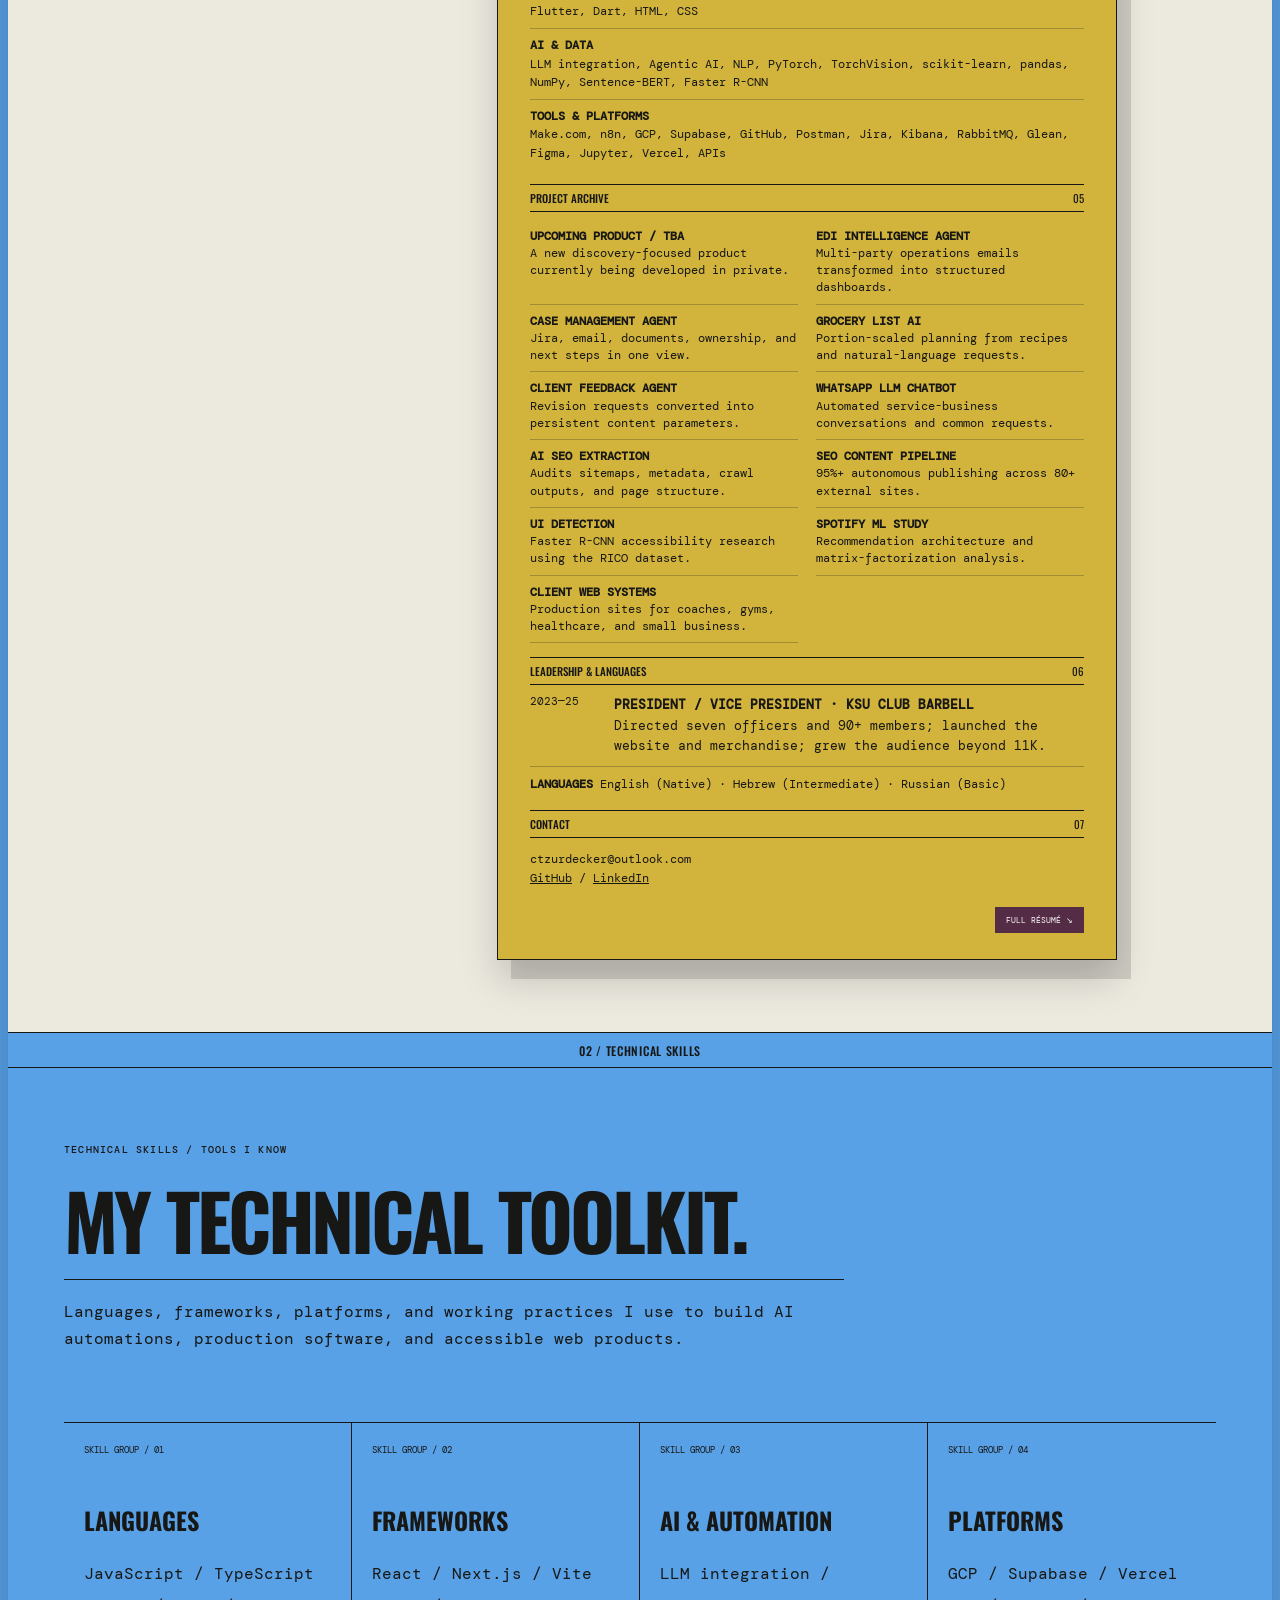
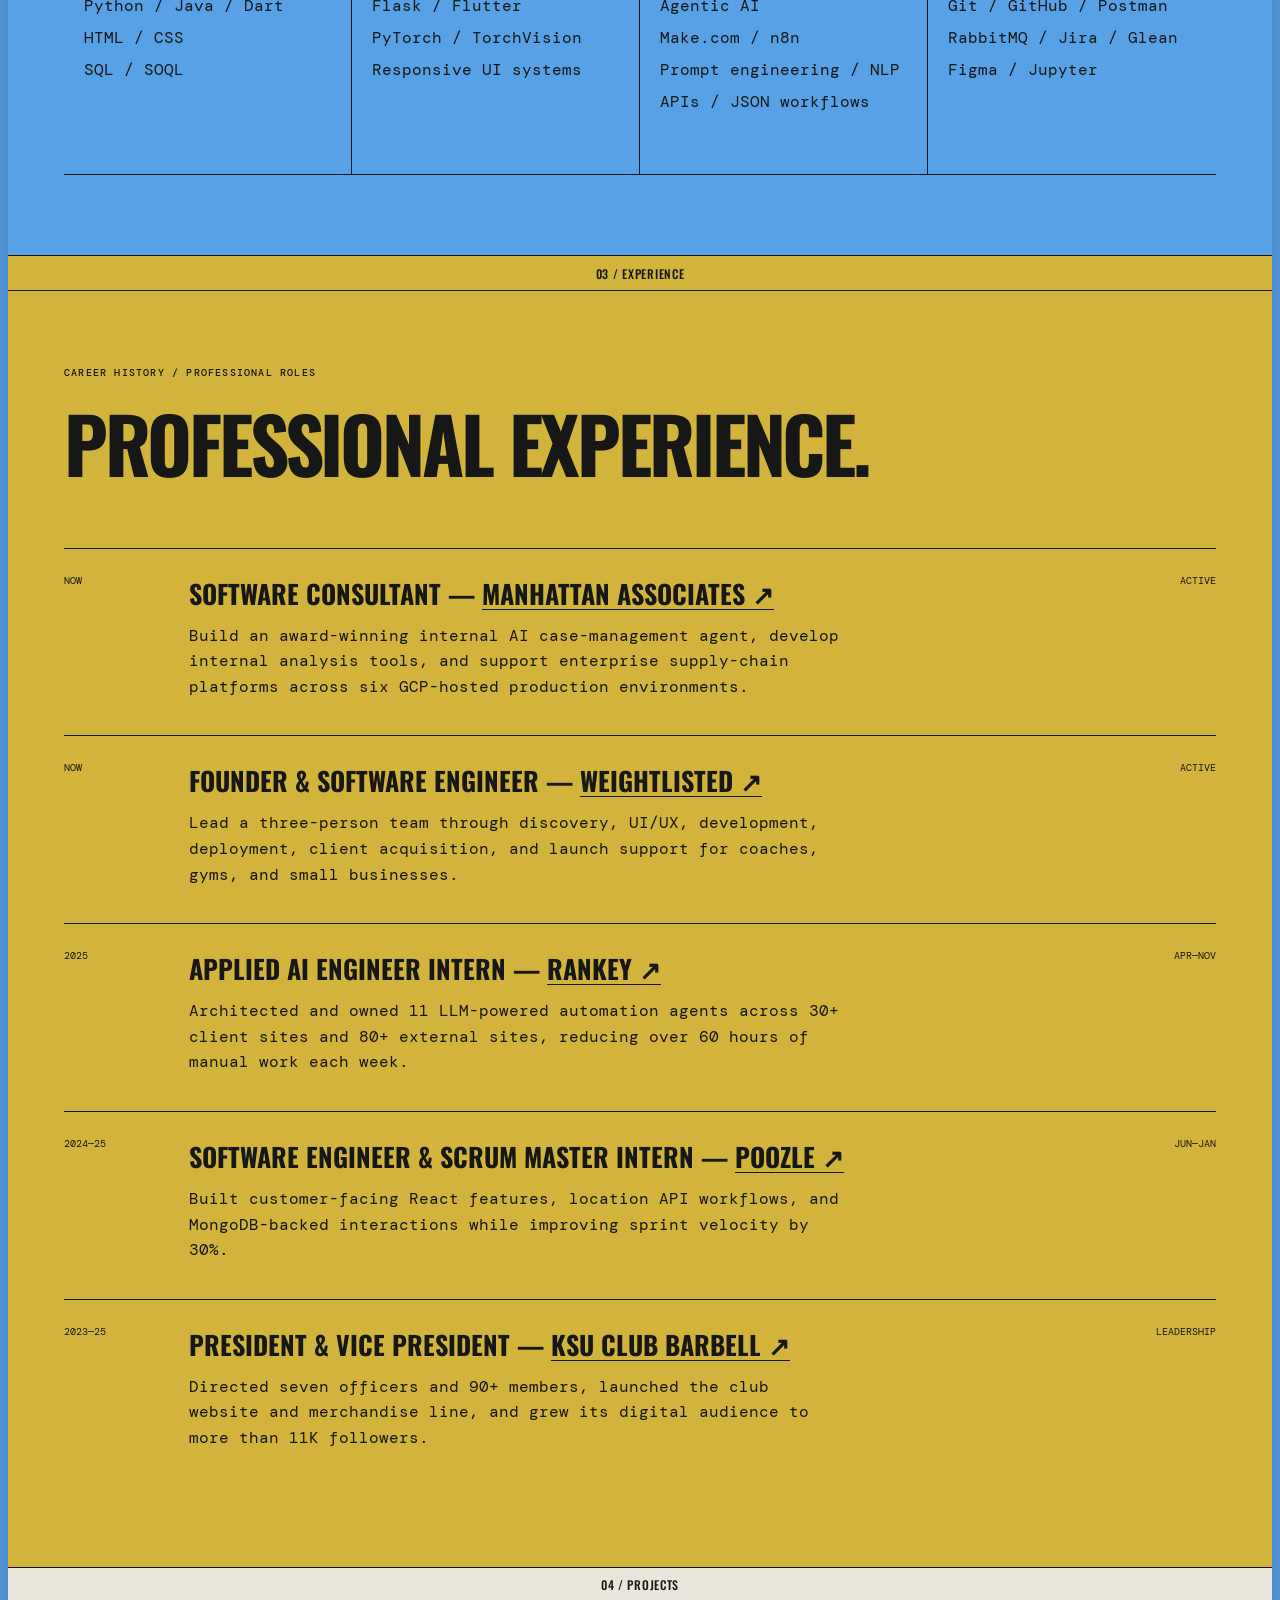
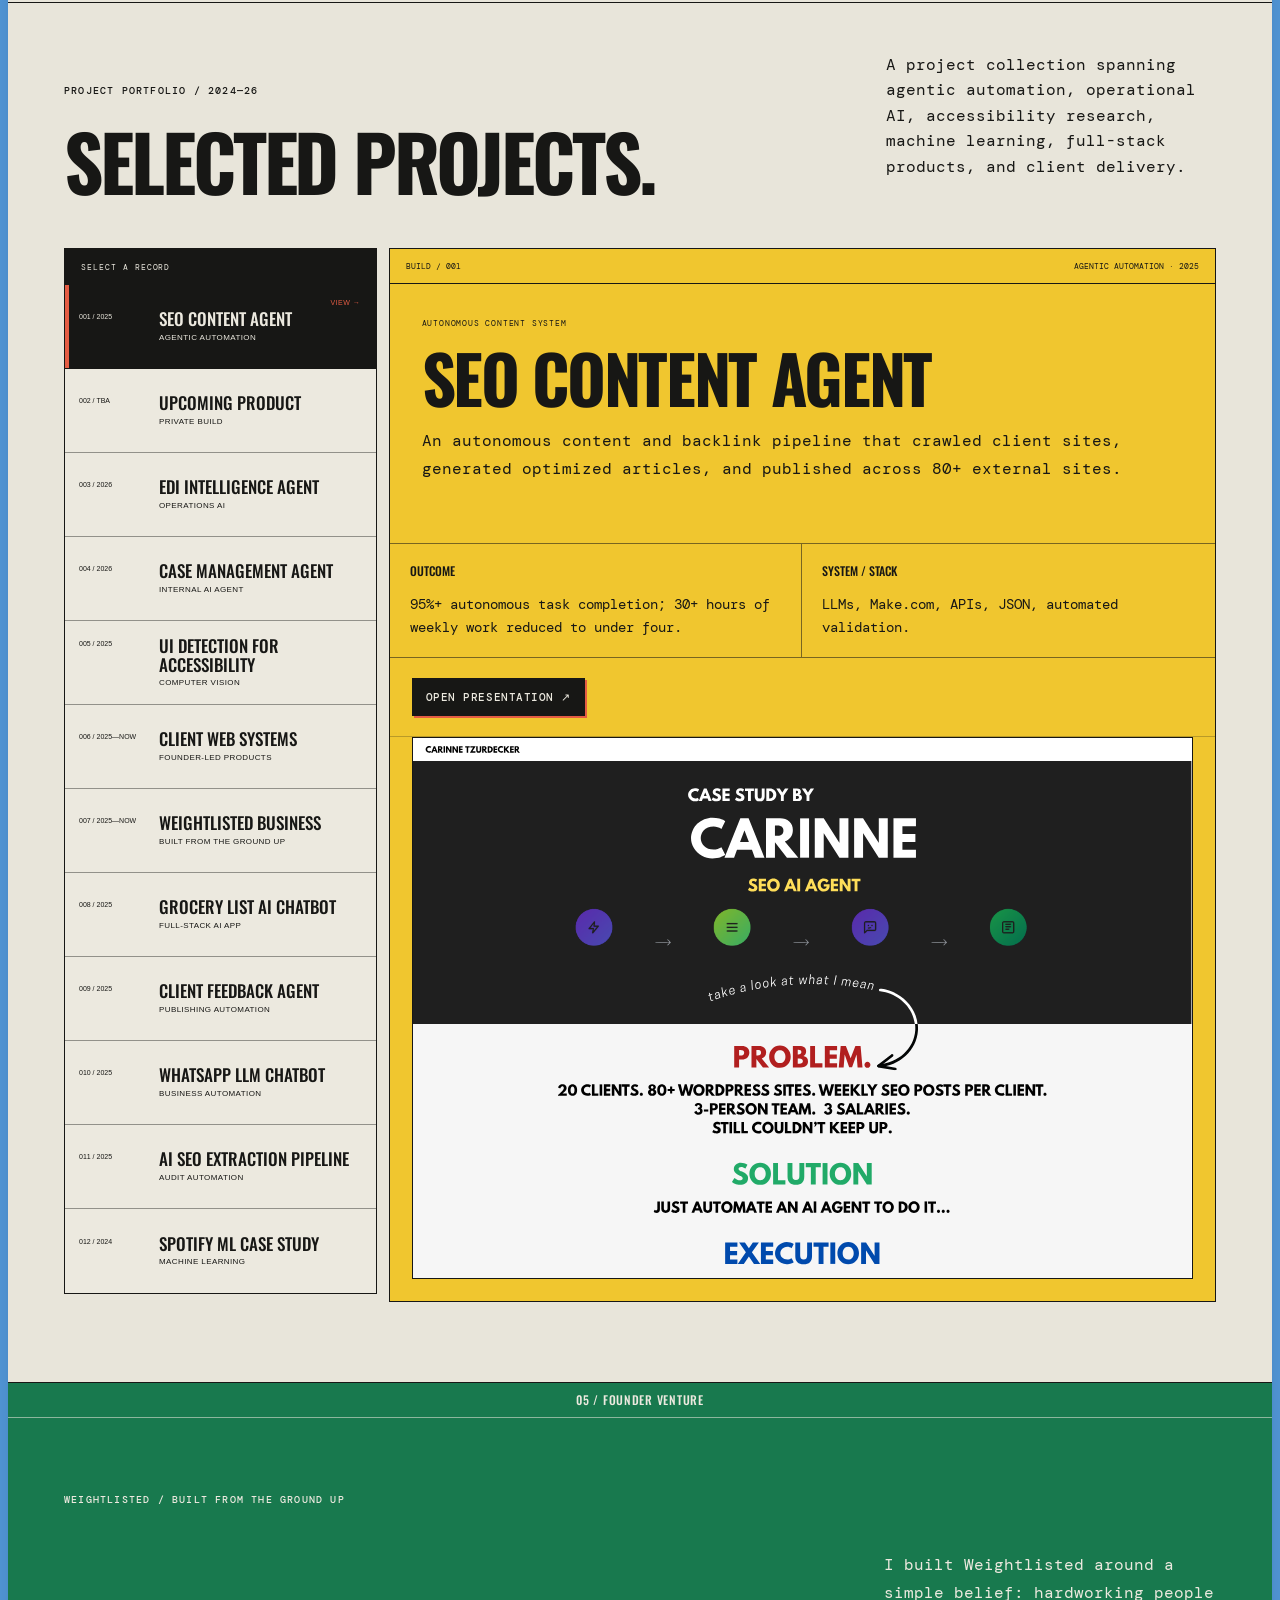
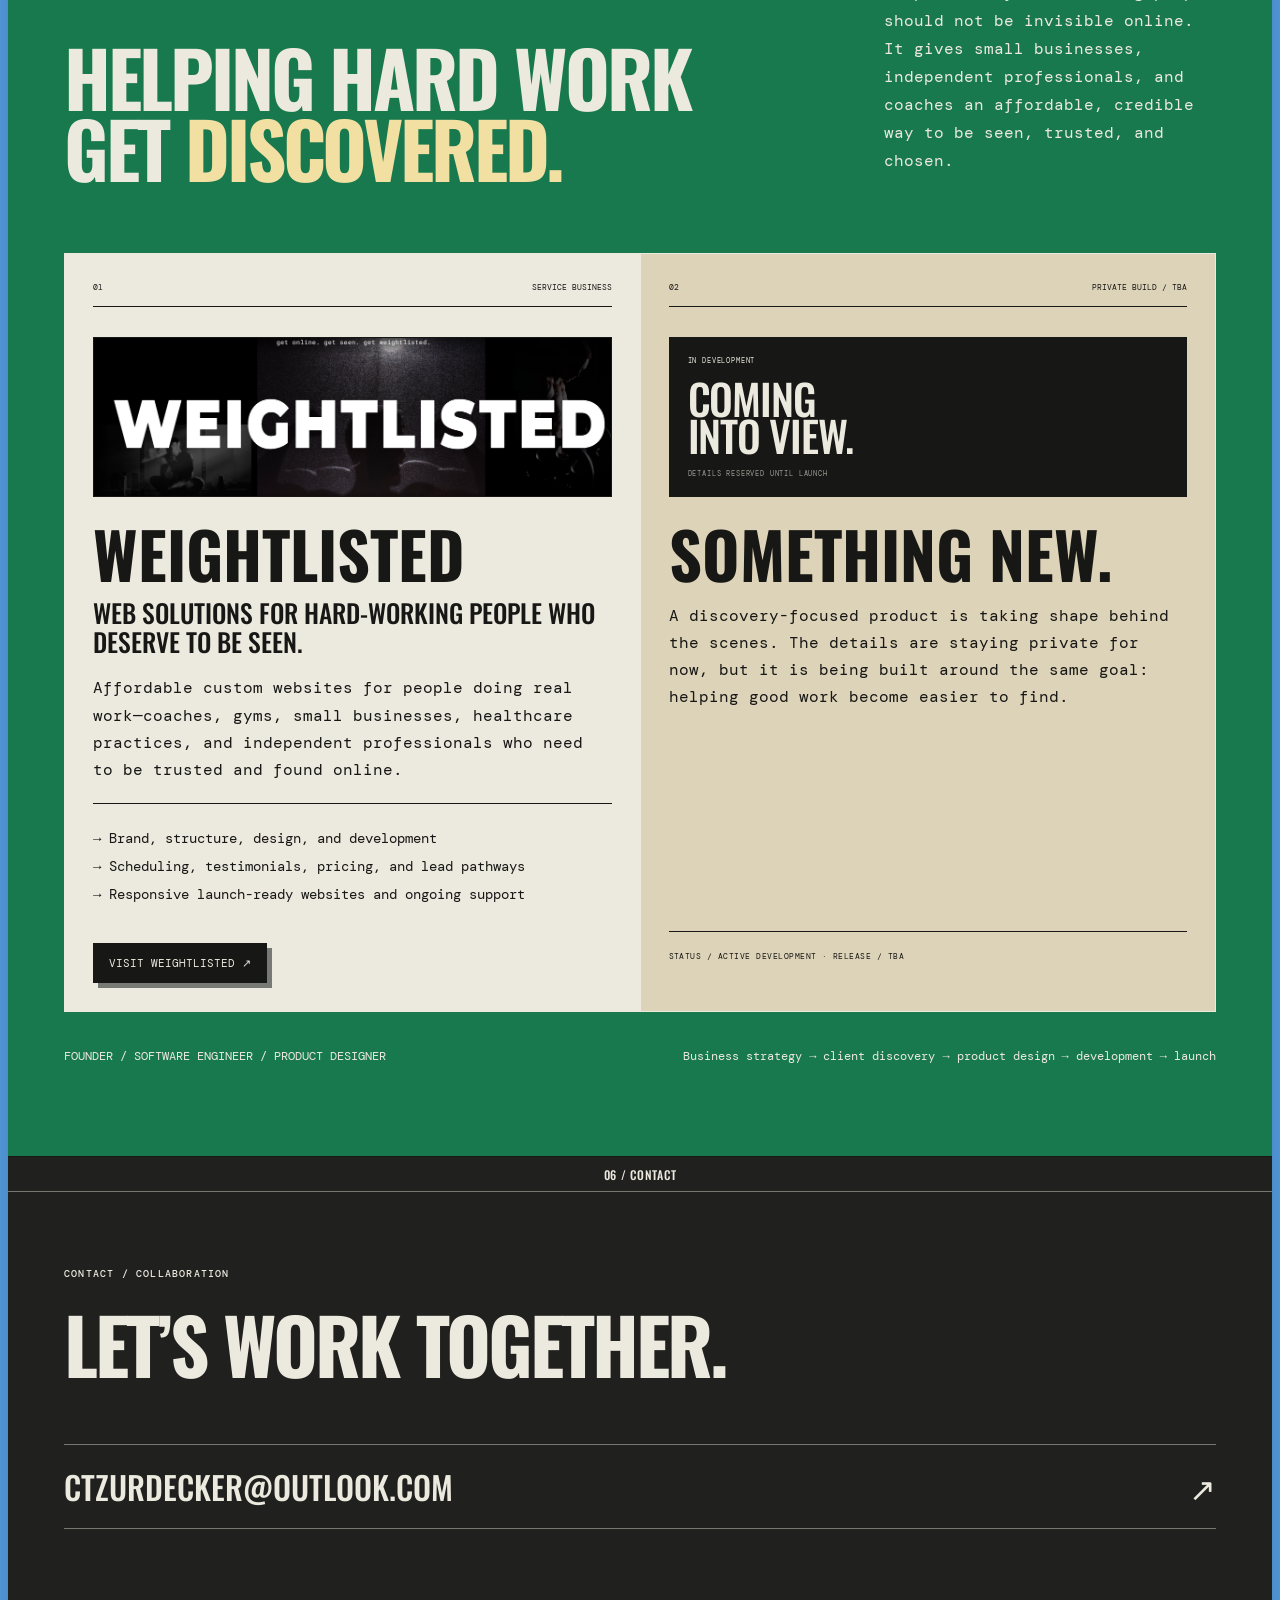
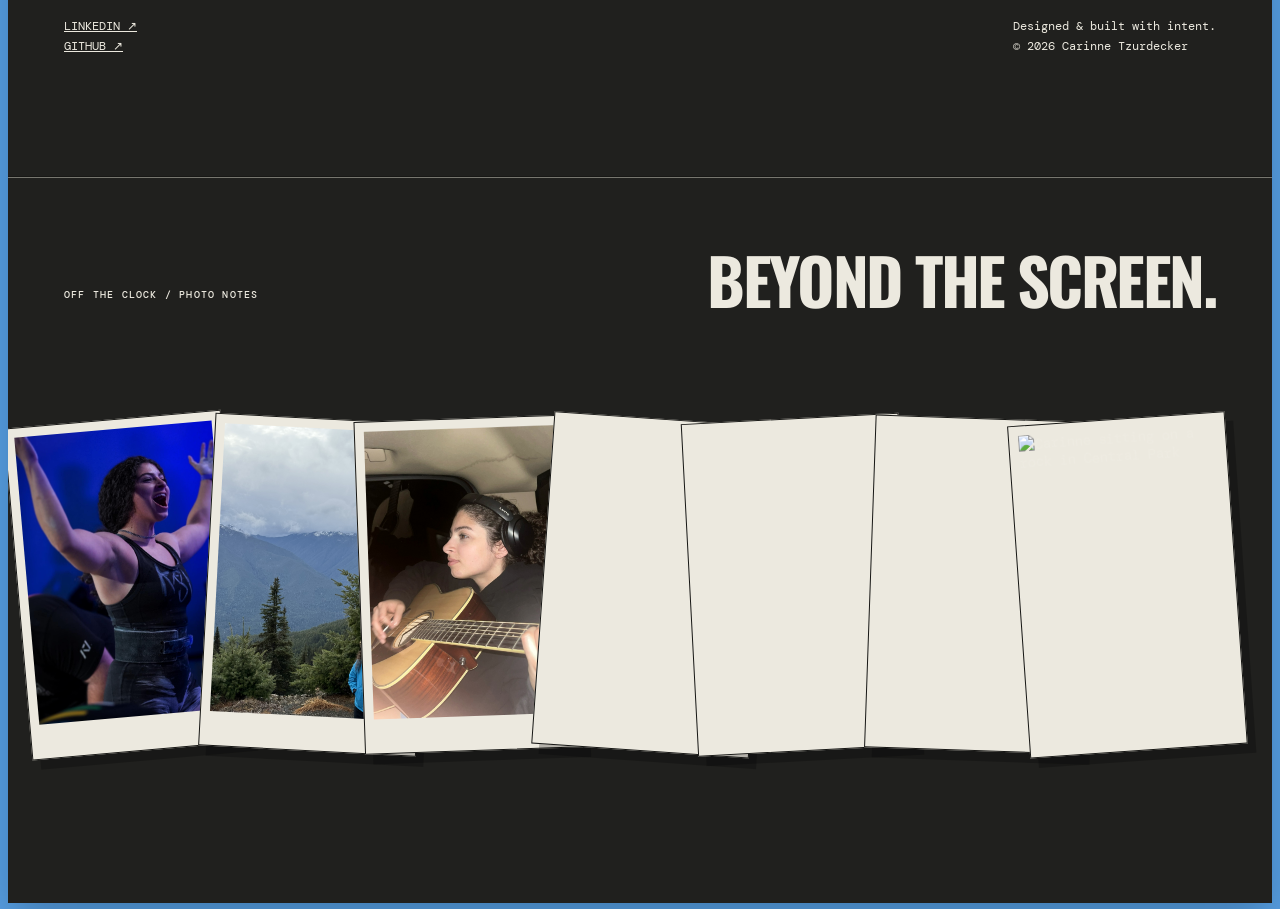
==== commit c9e1b283: "Improve mobile friendliness: smaller type, fix clipped resume header, safe-area padding" ====
--- a/index.html
+++ b/index.html
@@ -9,7 +9,7 @@
   <link rel="preconnect" href="https://fonts.googleapis.com">
   <link rel="preconnect" href="https://fonts.gstatic.com" crossorigin>
   <link href="https://fonts.googleapis.com/css2?family=DM+Mono:wght@300;400;500&family=Oswald:wght@400;500;600;700&display=swap" rel="stylesheet">
-  <link rel="stylesheet" href="styles.css?v=20261121-02">
+  <link rel="stylesheet" href="styles.css?v=20261121-03">
 </head>
 <body>
   <div class="world" aria-hidden="true">
--- a/styles.css
+++ b/styles.css
@@ -334,6 +334,32 @@
   .photo-card:hover,
   .photo-card:focus-visible { transform:translateY(-16px) rotate(0) scale(1.03); }
   .sun { width: 80vw; }.arch-one { width: 38vw; }.world-label { display: none; }
+
+  /* Mobile-friendly refinements: smaller type, no clipped resume header, safe-area room */
+  .resume-sheet { left: 4%; width: 92%; }
+  .resume-sheet header { flex-wrap: wrap; gap: 8px 15px; }
+  .resume-sheet header p { margin-top: 2px; text-align: left; }
+  .resume-sheet header h2 { font-size: 34px; }
+  .resume-summary { font-size: 12.5px; }
+  .resume-row { grid-template-columns: 60px 1fr; gap: 10px; }
+  .resume-row time { font-size: 9.5px; }
+  .resume-row p { font-size: 11.5px; }
+  .resume-row strong { font-size: 12px; }
+  .resume-skill-groups p,
+  .resume-languages,
+  .resume-contact { font-size: 11px; }
+  .resume-project-grid p { font-size: 10.5px; }
+  .resume-skill-groups strong,
+  .resume-project-grid strong { font-size: 11px; }
+  .hero h1 { font-size: clamp(46px, 13.5vw, 68px); }
+  h1 { font-size: clamp(46px, 15vw, 76px); }
+  .section-heading h2,
+  .contact-section h2 { font-size: clamp(38px, 11vw, 56px); }
+  .log-list h3 { font-size: 21px; }
+  .project-viewer-hero h3 { font-size: clamp(36px, 11vw, 54px); }
+  .venture-card h3 { font-size: clamp(36px, 11vw, 54px); }
+  .venture-tagline { font-size: 17px !important; }
+  .contact-footer { padding-bottom: calc(28px + env(safe-area-inset-bottom, 0px)); }
 }
 
 @media (prefers-reduced-motion: no-preference) {
